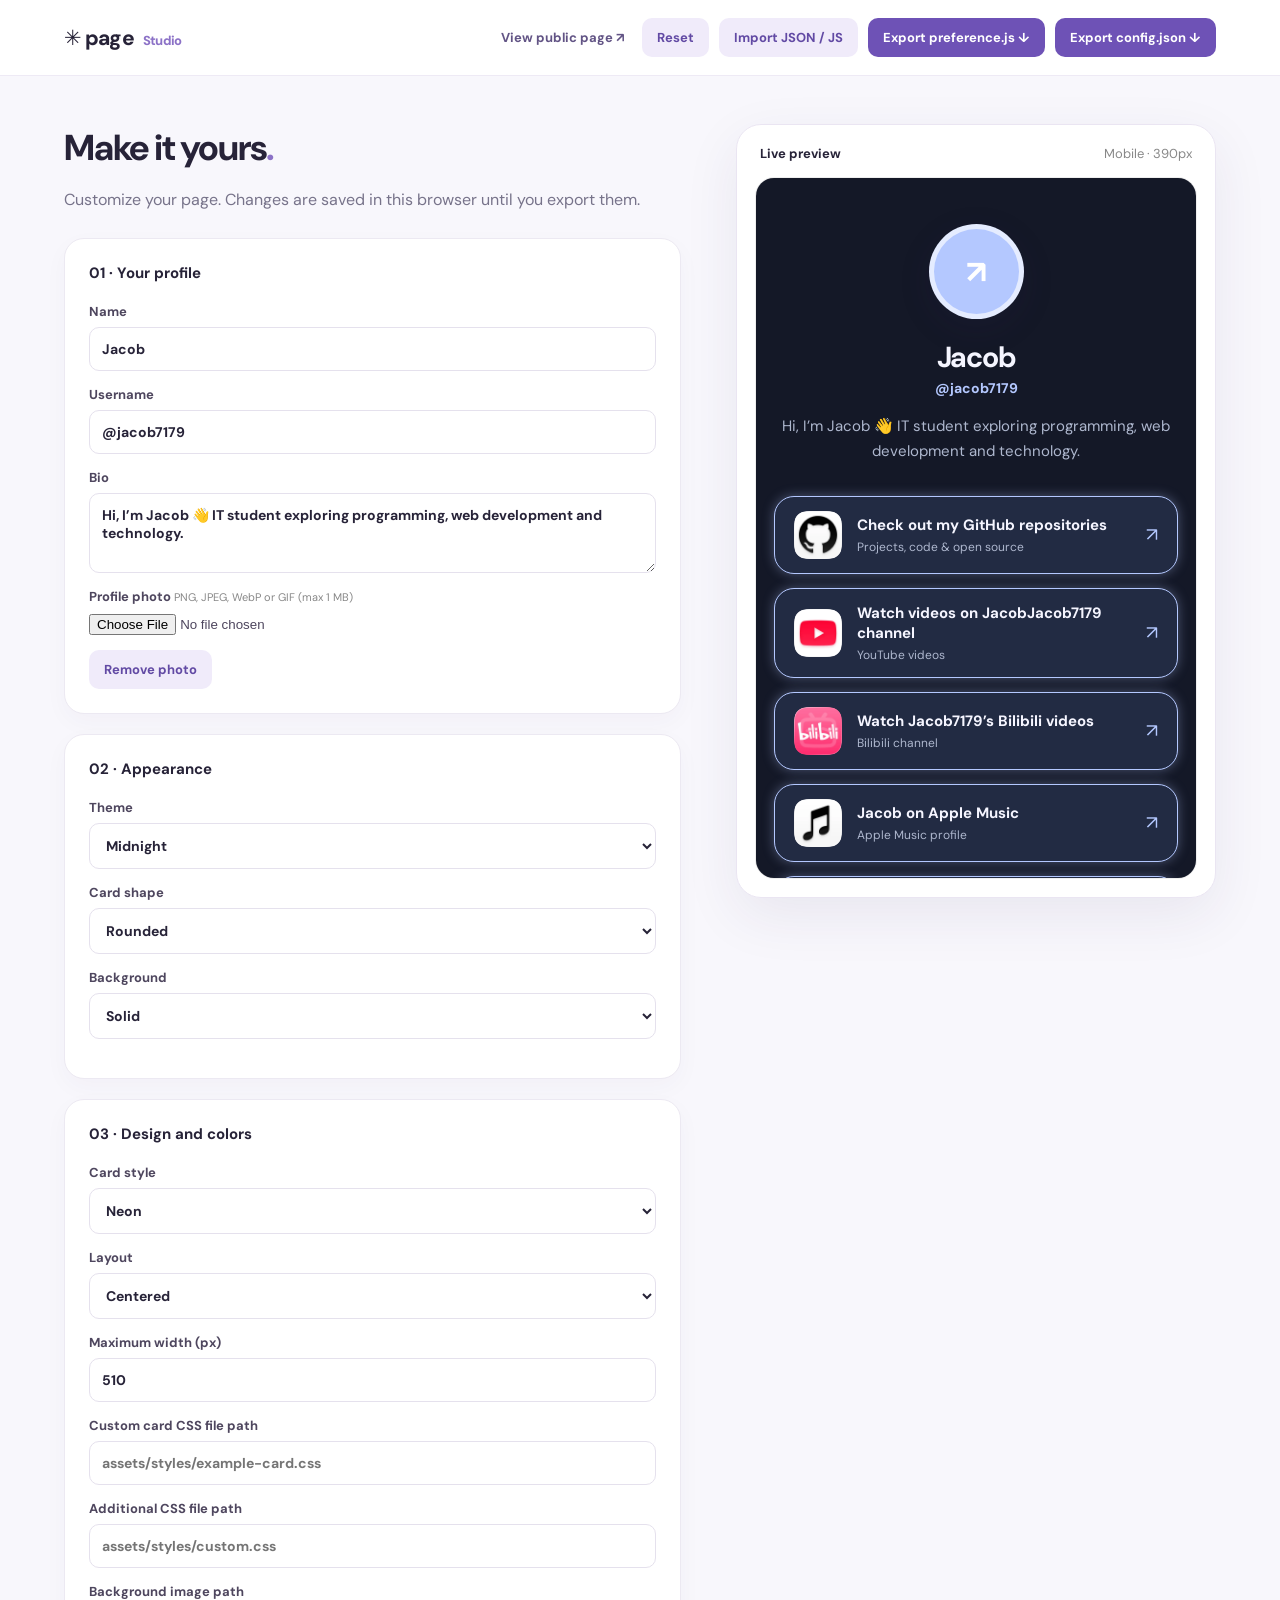
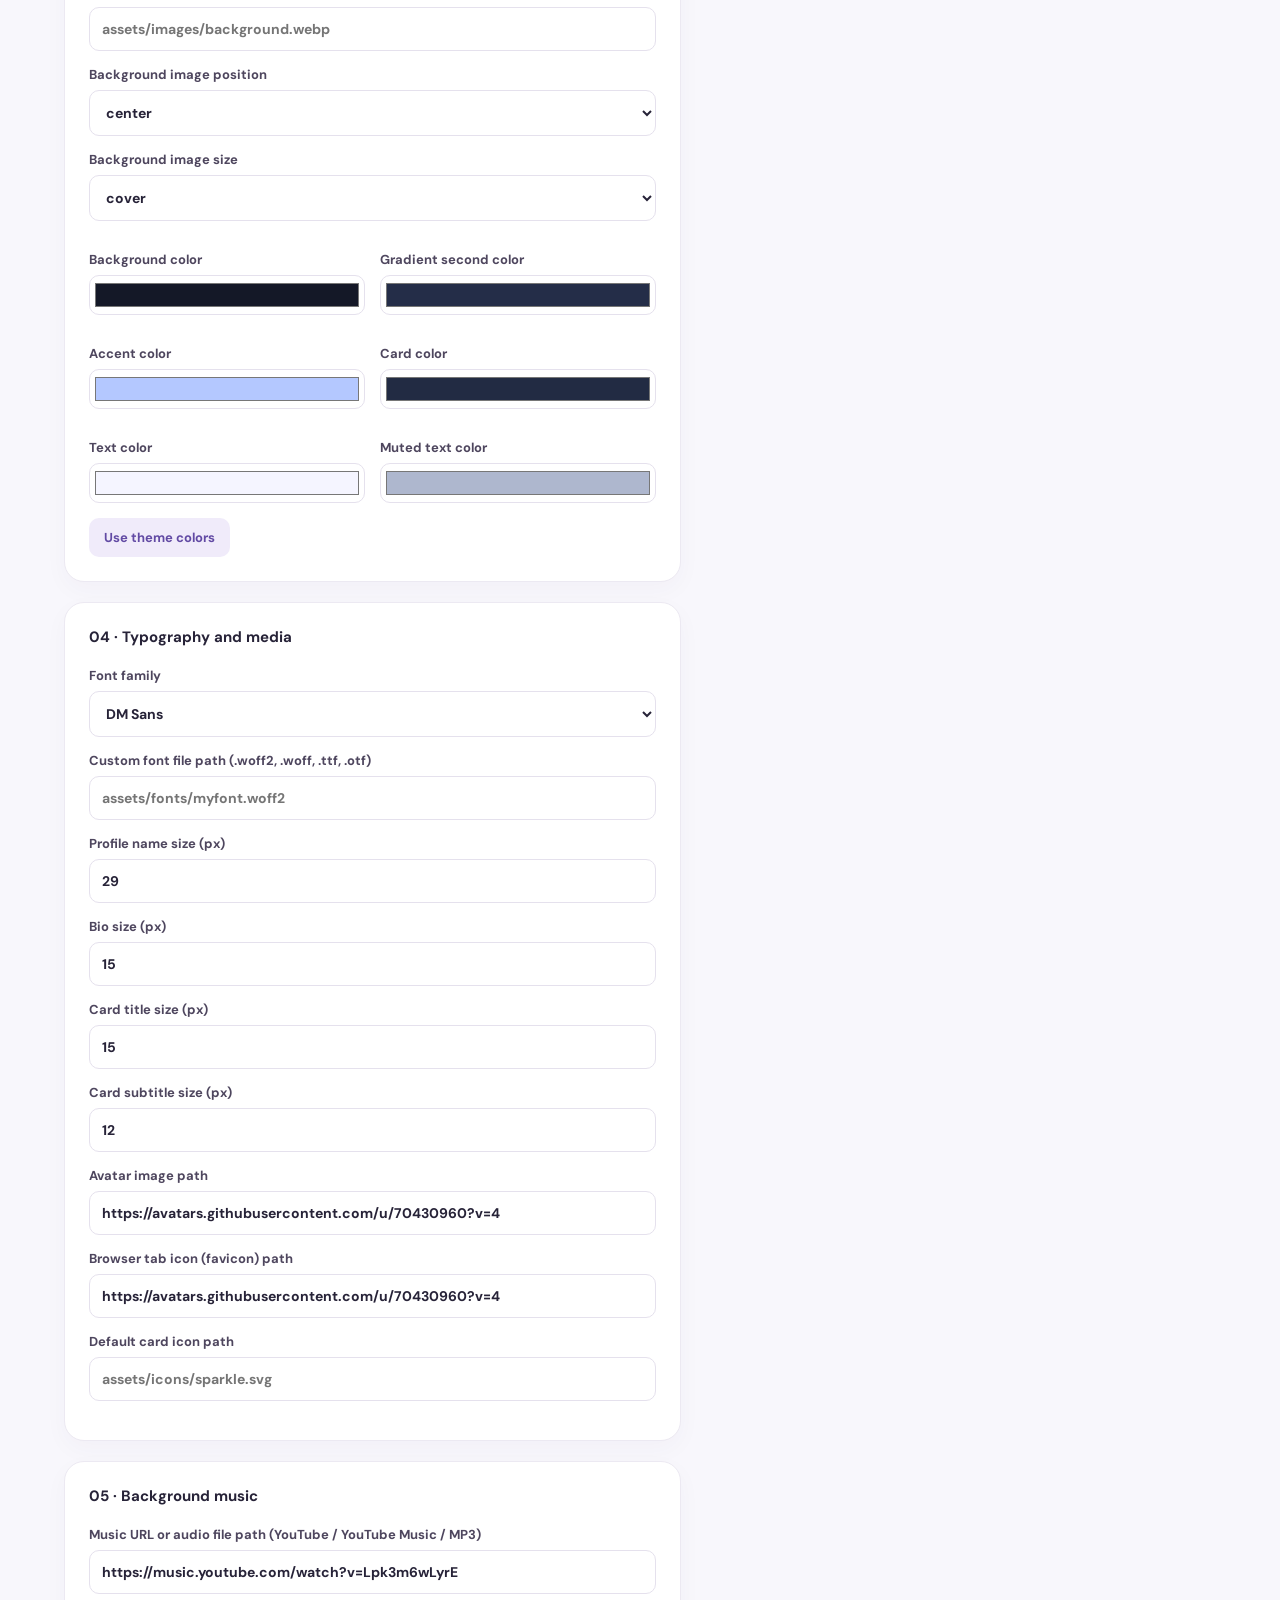
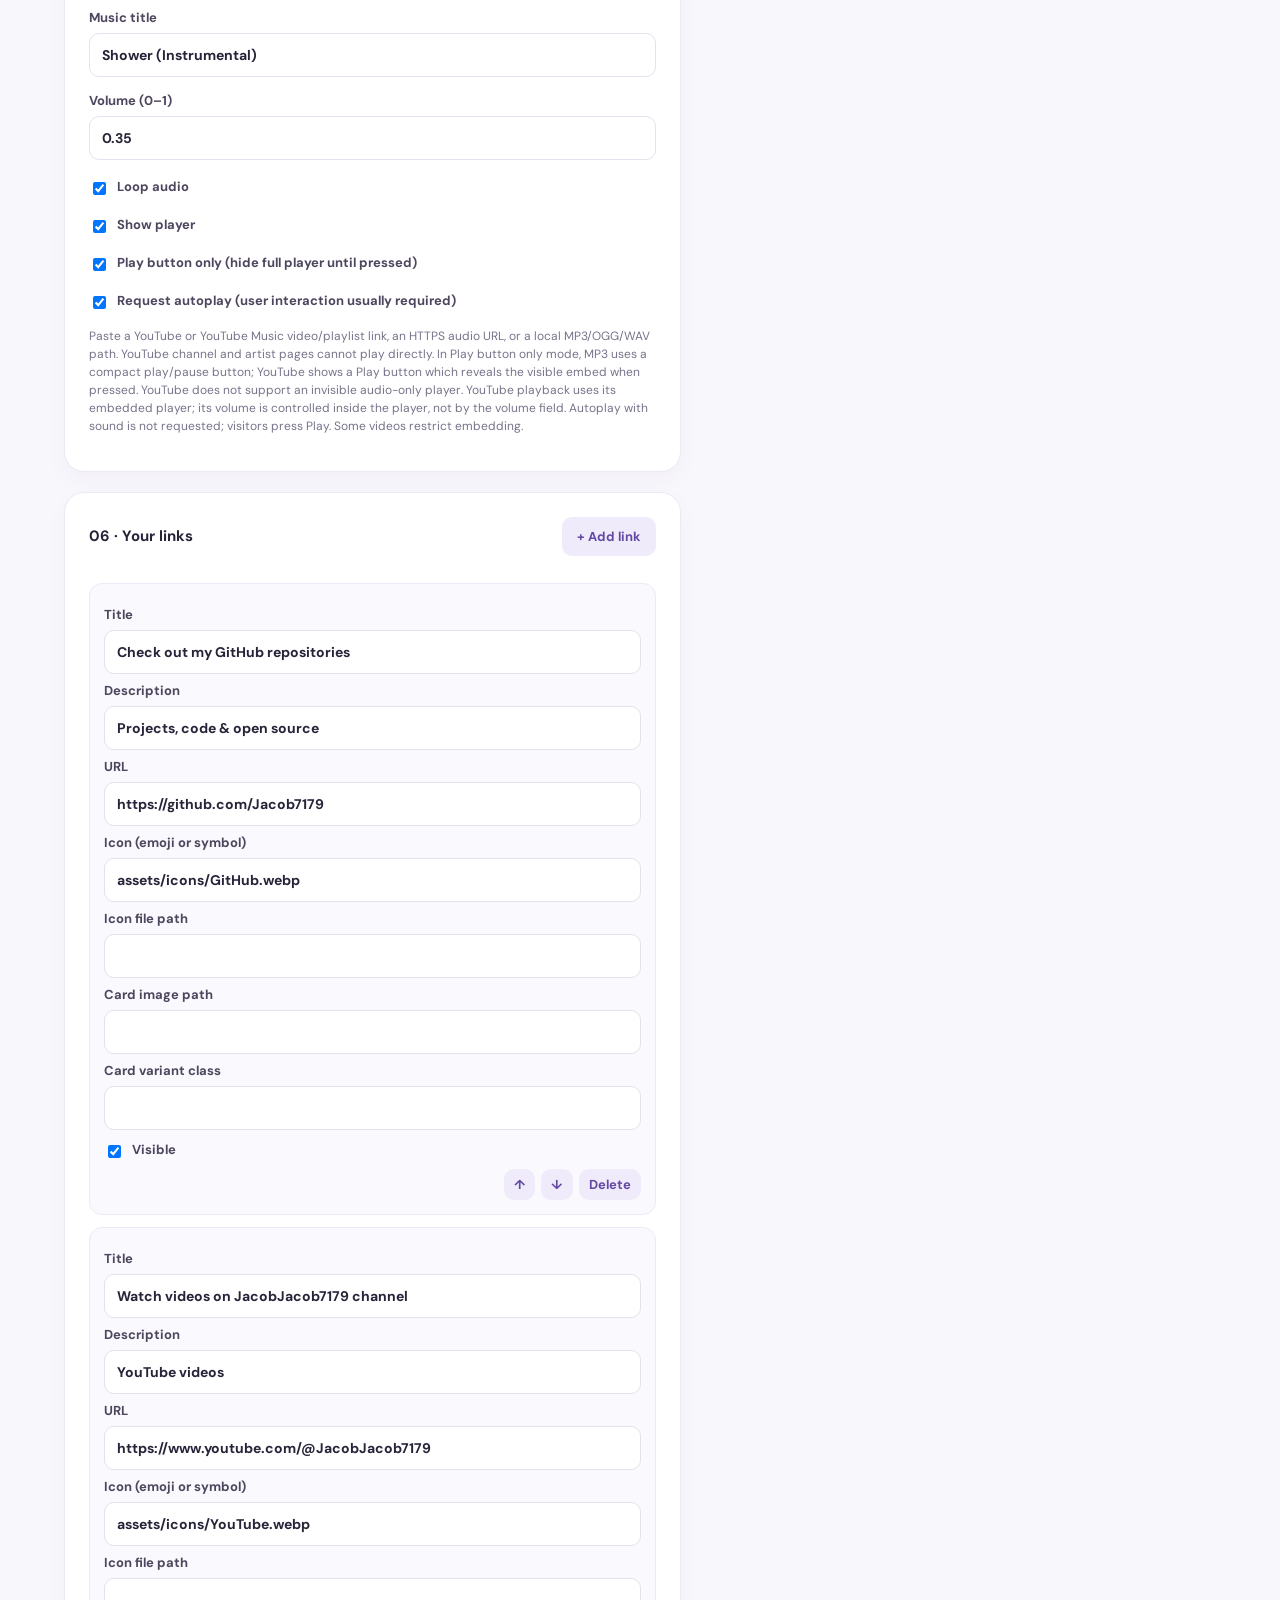
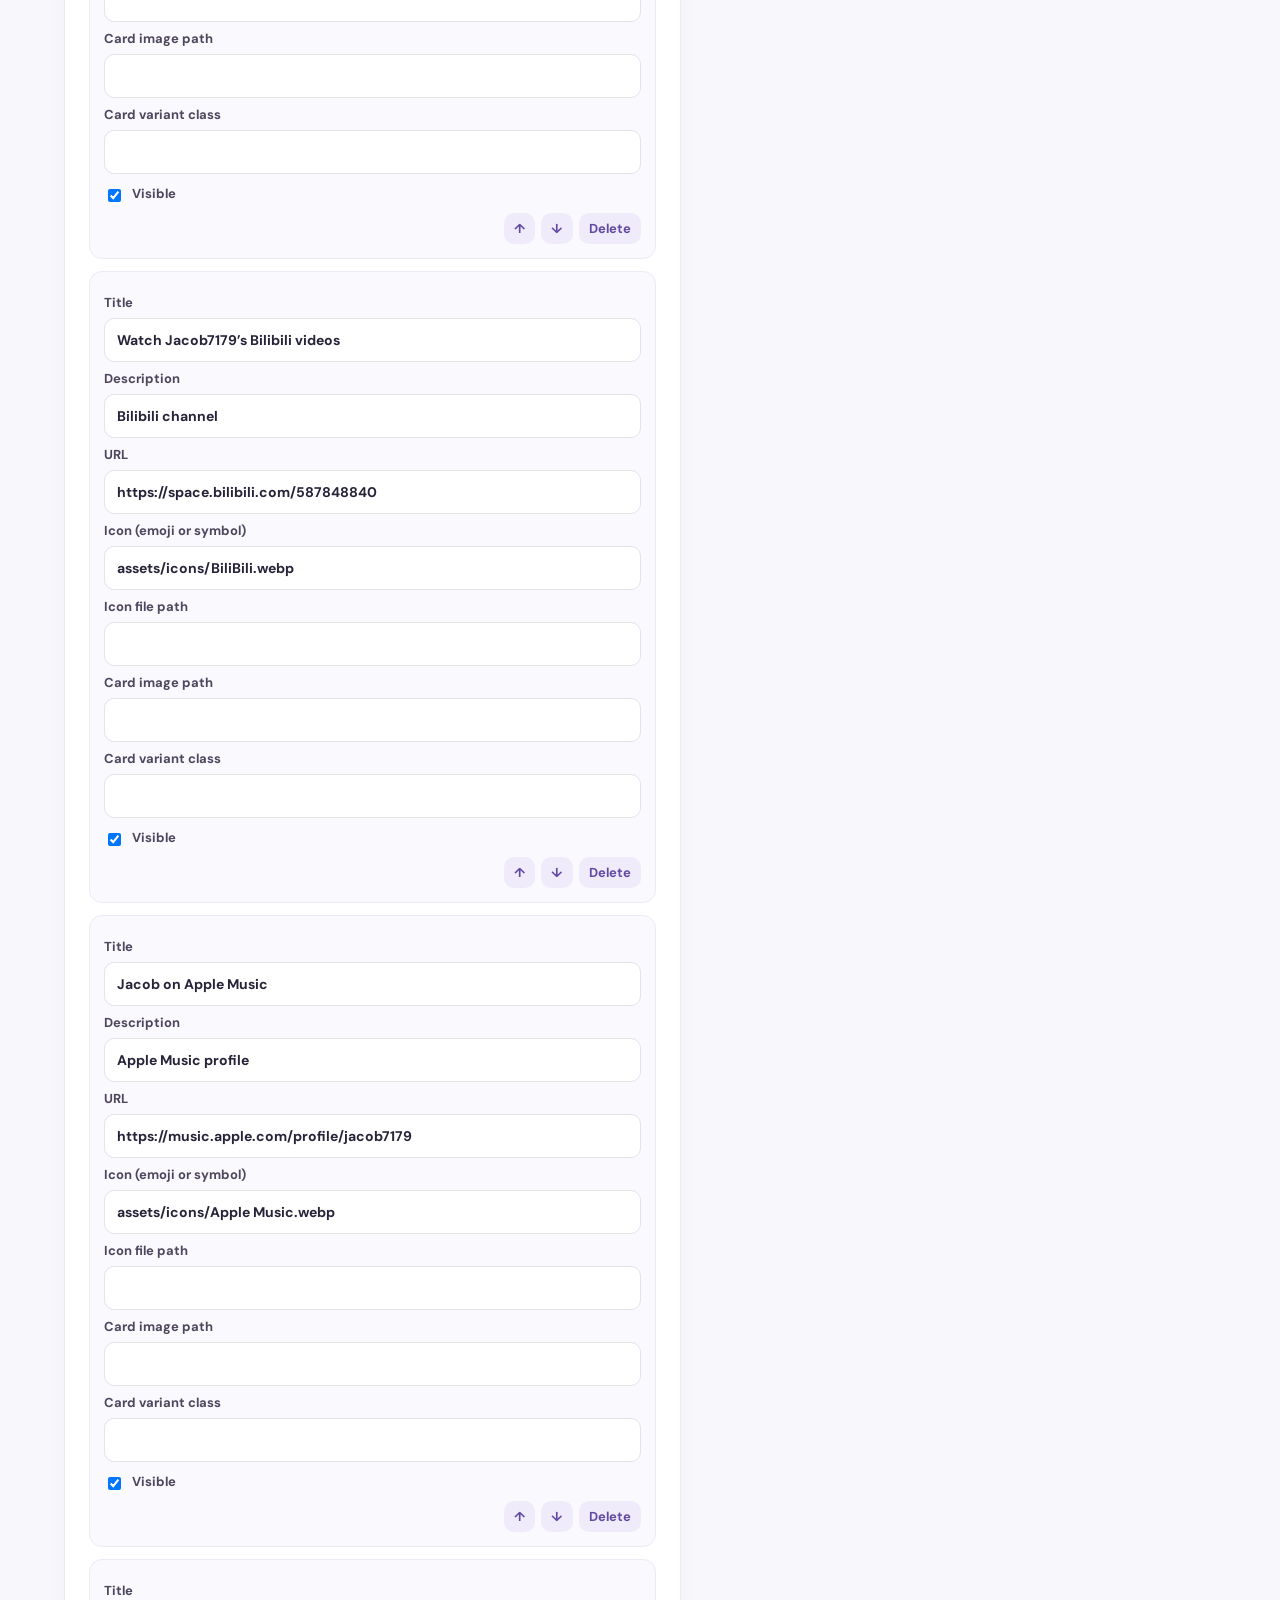
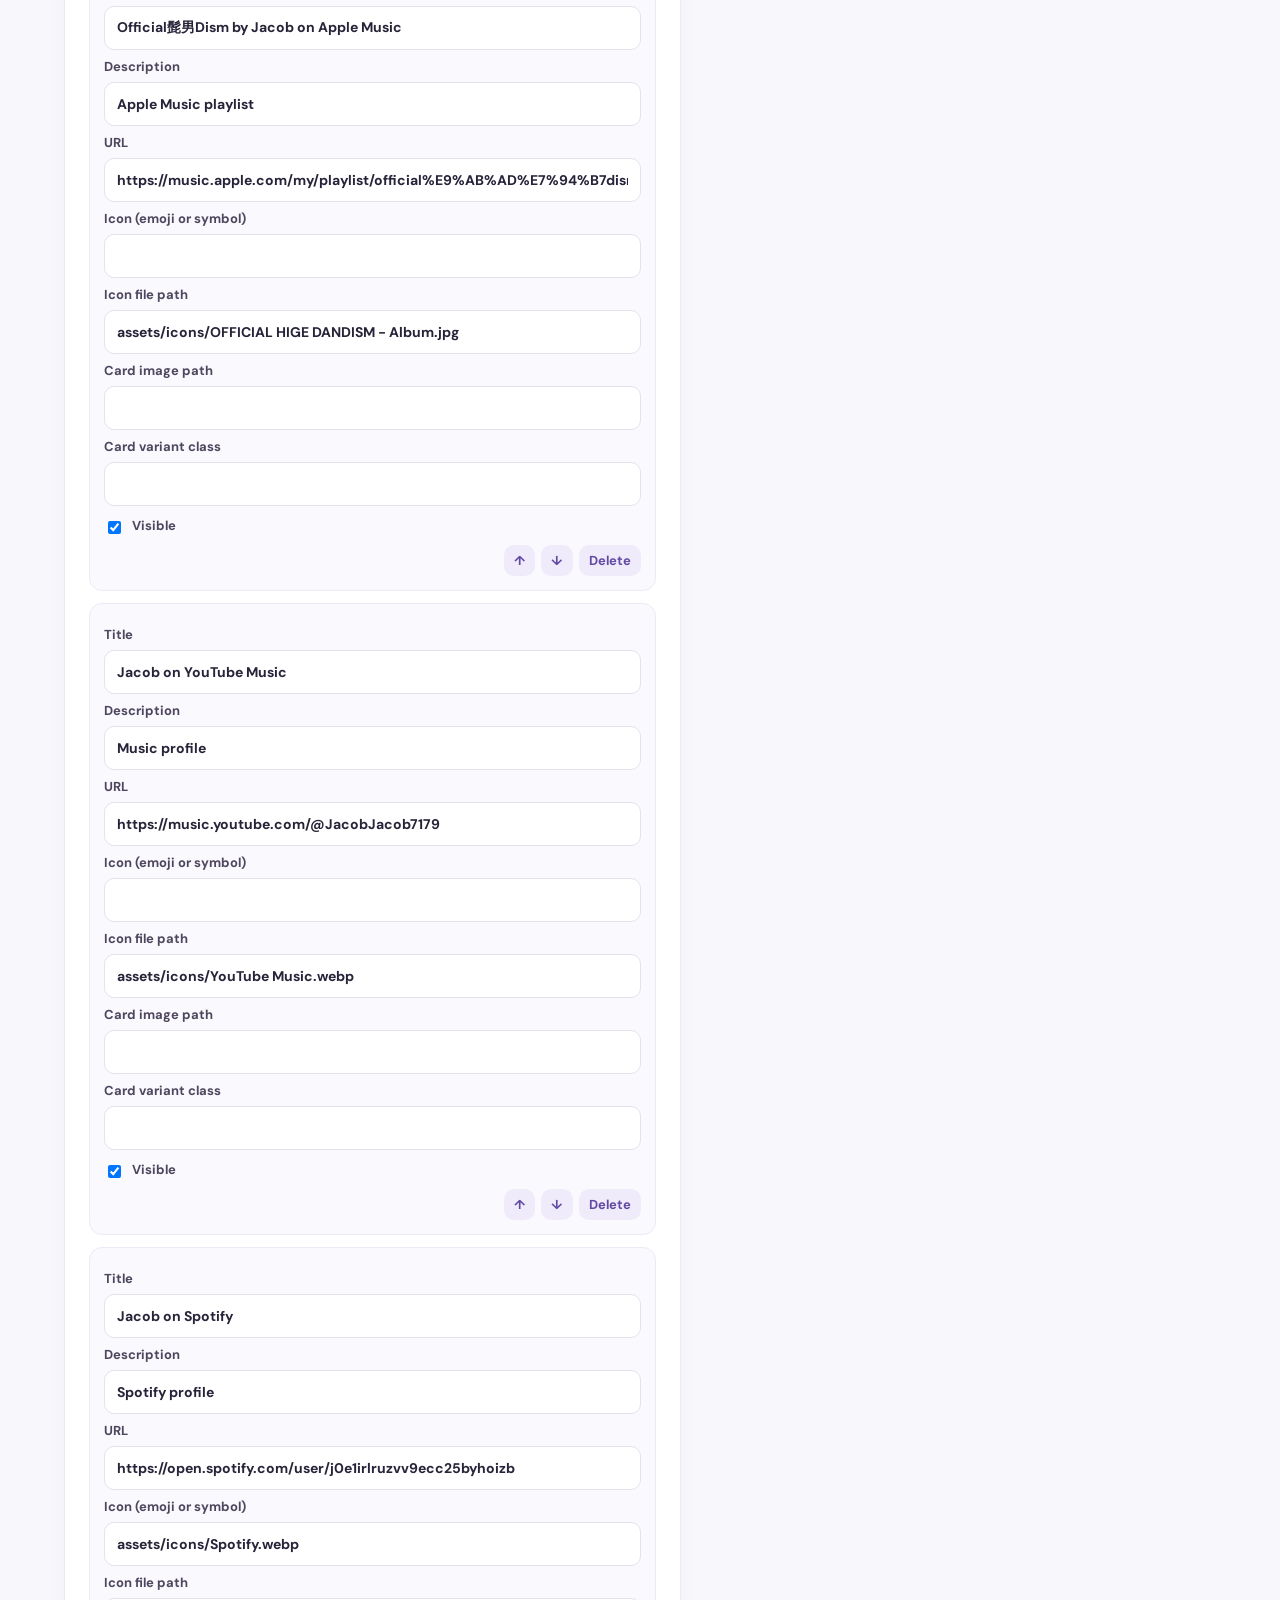
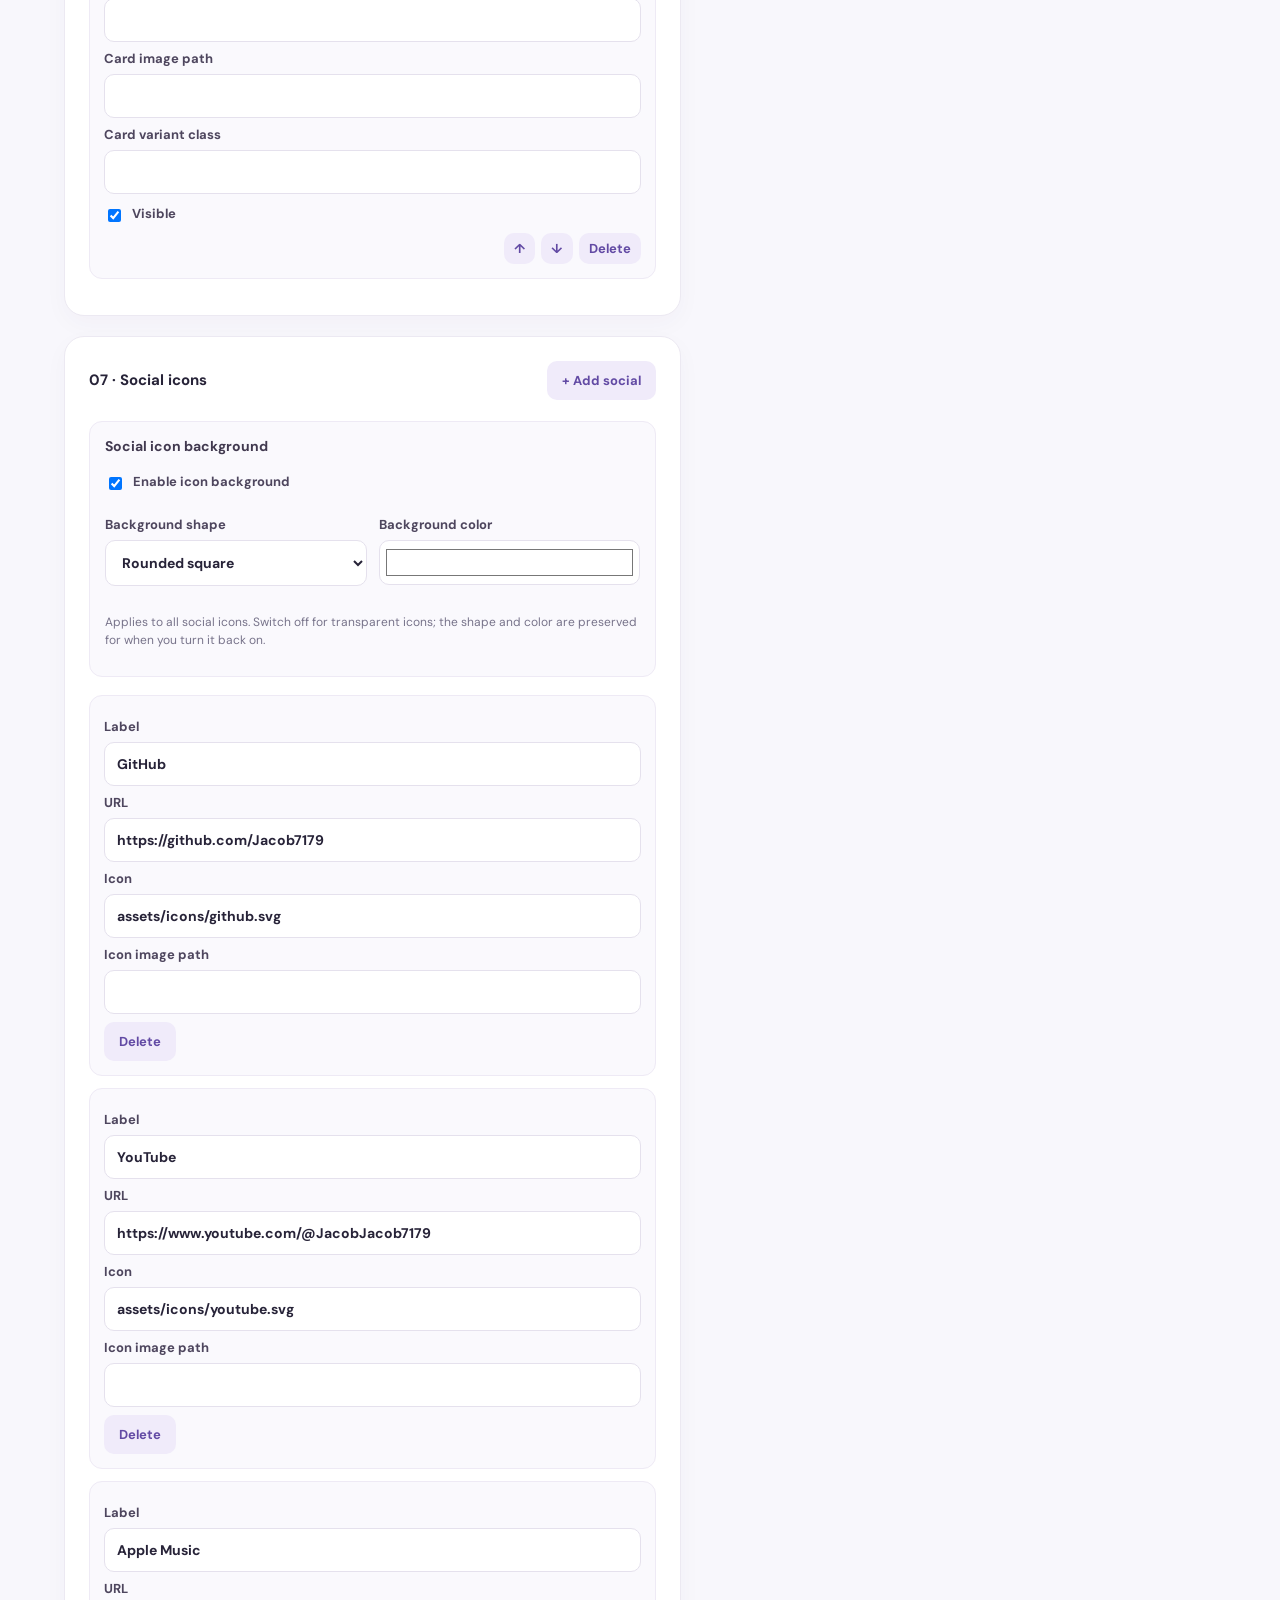
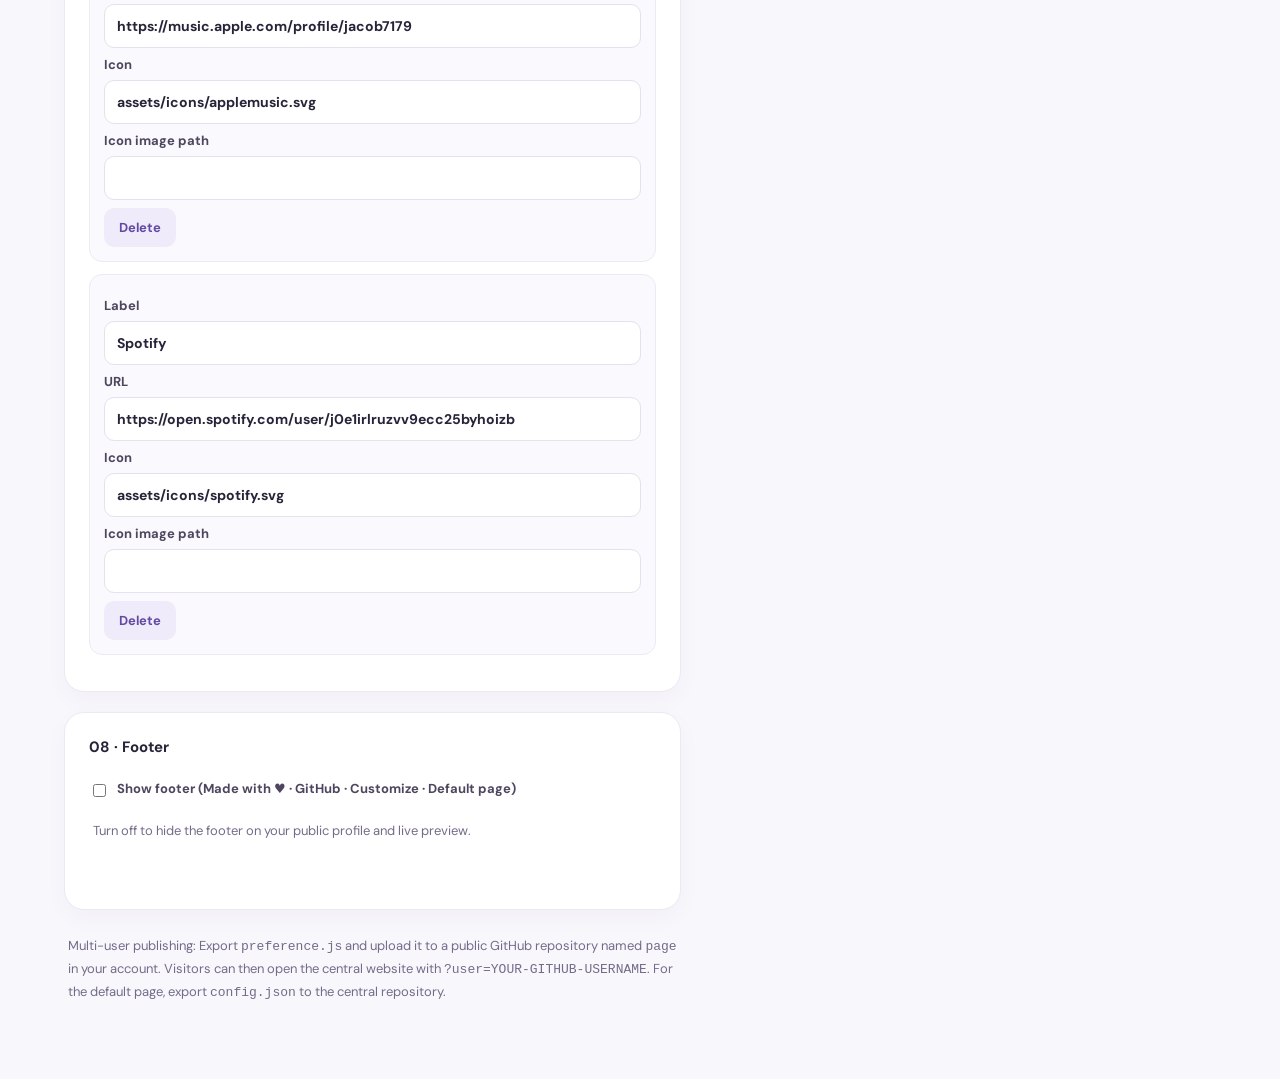
==== editor.html @ 361aa684 "Enhance mobile navigation with a compact toolbar and toggle functionality" ====
<!doctype html><html lang="en"><head><meta charset="utf-8"><meta name="viewport" content="width=device-width,initial-scale=1"><title>Customize · page</title><link rel="stylesheet" href="assets/style.css"><link rel="stylesheet" href="assets/editor.css"></head><body class="editor-body"><header class="topbar"><div class="brand">✳ page <span>Studio</span></div><button id="mobile-nav-toggle" class="mobile-nav-toggle" type="button" aria-expanded="false" aria-controls="editor-actions" aria-label="Open editor actions"><span class="nav-toggle-icon" aria-hidden="true">☰</span><span class="nav-toggle-label">Menu</span></button><div class="actions" id="editor-actions"><a href="index.html" target="_blank">View public page ↗</a><button id="reset" class="ghost">Reset</button><button id="import" class="ghost">Import JSON / JS</button><button id="export-js">Export preference.js ↓</button><button id="export">Export config.json ↓</button><input id="file" type="file" accept=".json,.js,text/javascript,application/json" hidden></div></header><main class="studio"><section class="controls"><div class="intro"><h1>Make it yours<span>.</span></h1><p>Customize your page. Changes are saved in this browser until you export them.</p></div><section class="panel"><h2>01 · Your profile</h2><label>Name<input id="edit-name" maxlength="80" placeholder="Your name"></label><label>Username<input id="edit-handle" maxlength="80" placeholder="@yourhandle"></label><label>Bio<textarea id="edit-bio" rows="3" maxlength="300"></textarea></label><label>Profile photo <small>PNG, JPEG, WebP or GIF (max 1 MB)</small><input id="edit-avatar" type="file" accept="image/png,image/jpeg,image/webp,image/gif"></label><button id="remove-avatar" class="ghost">Remove photo</button></section><section class="panel"><h2>02 · Appearance</h2><label>Theme<select id="edit-theme"><option value="lavender">Lavender</option><option value="peach">Peach</option><option value="mint">Mint</option><option value="sky">Sky</option><option value="midnight">Midnight</option></select></label><label>Card shape<select id="edit-shape"><option value="rounded">Rounded</option><option value="pill">Pill</option><option value="square">Square</option></select></label><label>Background<select id="edit-background"><option value="gradient">Gradient</option><option value="solid">Solid</option><option value="image">Image</option></select></label></section><section class="panel"><h2>03 · Design and colors</h2><label>Card style<select id="edit-cardStyle"><option value="glass">Glass</option><option value="solid">Solid</option><option value="outline">Outline</option><option value="minimal">Minimal</option><option value="neon">Neon</option></select></label><label>Layout<select id="edit-layout"><option value="centered">Centered</option><option value="wide">Wide</option></select></label><label>Maximum width (px)<input type="number" id="edit-maxWidth" min="300" max="1000"></label><label>Custom card CSS file path<input id="edit-cardStylePath" placeholder="assets/styles/example-card.css"></label><label>Additional CSS file path<input id="edit-customCSS" placeholder="assets/styles/custom.css"></label><label>Background image path<input id="edit-backgroundImage" placeholder="assets/images/background.webp"></label><label>Background image position<select id="edit-backgroundImagePosition"><option>center</option><option>top</option><option>bottom</option><option>left</option><option>right</option></select></label><label>Background image size<select id="edit-backgroundImageSize"><option>cover</option><option>contain</option><option>auto</option></select></label><div class="field-grid"><label>Background color<input type="color" id="edit-color-background"></label><label>Gradient second color<input type="color" id="edit-color-background2"></label><label>Accent color<input type="color" id="edit-color-accent"></label><label>Card color<input type="color" id="edit-color-card"></label><label>Text color<input type="color" id="edit-color-text"></label><label>Muted text color<input type="color" id="edit-color-muted"></label></div><button id="reset-colors" class="ghost">Use theme colors</button></section>
<section class="panel"><h2>04 · Typography and media</h2><label>Font family<select id="edit-fontFamily"><option value="DM Sans">DM Sans</option><option value="system">System</option><option value="serif">Serif</option><option value="monospace">Monospace</option></select></label><label>Custom font file path (.woff2, .woff, .ttf, .otf)<input id="edit-customFontPath" placeholder="assets/fonts/myfont.woff2"></label><label>Profile name size (px)<input id="edit-nameSize" type="number" min="9" max="70"></label><label>Bio size (px)<input id="edit-bioSize" type="number" min="9" max="70"></label><label>Card title size (px)<input id="edit-cardTitleSize" type="number" min="9" max="70"></label><label>Card subtitle size (px)<input id="edit-cardSubtitleSize" type="number" min="9" max="70"></label><label>Avatar image path<input id="edit-avatarPath" placeholder="assets/images/avatar.png"></label><label>Browser tab icon (favicon) path<input id="edit-faviconPath" placeholder="assets/icons/favicon.png"></label><label>Default card icon path<input id="edit-defaultCardIconPath" placeholder="assets/icons/sparkle.svg"></label></section>
<section class="panel"><h2>05 · Background music</h2><label>Music URL or audio file path (YouTube / YouTube Music / MP3)<input id="edit-musicPath" placeholder="https://music.youtube.com/watch?v=... or assets/music/background.mp3"></label><label>Music title<input id="edit-musicTitle" placeholder="Background music"></label><label>Volume (0–1)<input id="edit-musicVolume" type="number" min="0" max="1" step="0.05"></label><label class="check"><input id="edit-musicLoop" type="checkbox"> Loop audio</label><label class="check"><input id="edit-musicShowPlayer" type="checkbox"> Show player</label><label class="check"><input id="edit-musicButtonOnly" type="checkbox"> Play button only (hide full player until pressed)</label><label class="check"><input id="edit-musicAutoplay" type="checkbox"> Request autoplay (user interaction usually required)</label><p class="editor-help">Paste a YouTube or YouTube Music video/playlist link, an HTTPS audio URL, or a local MP3/OGG/WAV path. YouTube channel and artist pages cannot play directly. In Play button only mode, MP3 uses a compact play/pause button; YouTube shows a Play button which reveals the visible embed when pressed. YouTube does not support an invisible audio-only player. YouTube playback uses its embedded player; its volume is controlled inside the player, not by the volume field. Autoplay with sound is not requested; visitors press Play. Some videos restrict embedding.</p></section><section class="panel"><div class="section-head"><h2>06 · Your links</h2><button id="add-link" class="ghost">+ Add link</button></div><div id="link-editor"></div></section><section class="panel"><div class="section-head"><h2>07 · Social icons</h2><button id="add-social" class="ghost">+ Add social</button></div><div class="social-design-controls">
  <h3>Social icon background</h3>
  <label class="check"><input id="edit-socialBackgroundEnabled" type="checkbox"> Enable icon background</label>
  <div class="two field-grid">
    <label>Background shape<select id="edit-socialShape"><option value="circle">Circle</option><option value="rounded">Rounded square</option><option value="square">Square</option></select></label>
    <label>Background color<input id="edit-socialBackgroundColor" type="color" value="#ffffff"></label>
  </div>
  <p class="editor-help">Applies to all social icons. Switch off for transparent icons; the shape and color are preserved for when you turn it back on.</p>
</div><div id="social-editor"></div></section><section class="panel"><h2>08 · Footer</h2><label class="check"><input id="edit-showFooter" type="checkbox" checked> Show footer (Made with ♥ · GitHub · Customize · Default page)</label><p class="hint">Turn off to hide the footer on your public profile and live preview.</p></section><div class="hint">Multi-user publishing: Export <code>preference.js</code> and upload it to a public GitHub repository named <code>page</code> in your account. Visitors can then open the central website with <code>?user=YOUR-GITHUB-USERNAME</code>. For the default page, export <code>config.json</code> to the central repository.</div></section><aside class="preview-panel"><div class="preview-head"><strong>Live preview</strong><span>Mobile · 390px</span></div><iframe id="preview" title="Live preview" src="preview.html"></iframe></aside></main><script src="assets/editor.js"></script></body></html>
---- assets/style.css ----
@import url('https://fonts.googleapis.com/css2?family=DM+Sans:wght@400;500;600;700;800&display=swap');
:root{--bg:#f0eaff;--bg2:#dcd2ff;--accent:#6e52b6;--card:#fff;--ink:#242135;--muted:#77738a}*{box-sizing:border-box}body{margin:0;font-family:'DM Sans',system-ui,sans-serif;color:var(--ink);background:linear-gradient(145deg,var(--bg),var(--bg2));min-height:100vh}body[data-background=solid]{background:var(--bg)}body.midnight{--ink:#f5f5ff;--muted:#aeb7ce}a{color:inherit}.profile-shell{min-height:100vh;display:flex;justify-content:center;padding:70px 20px 38px}.profile{width:100%;max-width:510px;text-align:center}.avatar{height:110px;width:110px;border-radius:50%;margin:0 auto 19px;display:grid;place-items:center;font-size:32px;font-weight:800;color:#fff;background:var(--accent);border:5px solid rgba(255,255,255,.65);box-shadow:0 10px 32px #30215b20;overflow:hidden}.avatar img{width:100%;height:100%;object-fit:cover}h1{font-size:29px;letter-spacing:-1.2px;margin:0 0 3px}.handle{font-size:14px;color:var(--accent);font-weight:700}.bio{font-size:15px;line-height:1.65;max-width:390px;margin:17px auto 32px;color:var(--muted)}.links{display:grid;gap:14px}.link-card{display:flex;align-items:center;gap:15px;min-height:80px;text-decoration:none;background:var(--card);padding:14px 19px;border:1px solid #ffffff80;border-radius:20px;box-shadow:0 7px 23px #2d245213;transition:transform .2s,box-shadow .2s;text-align:left}.link-card:hover{transform:translateY(-3px);box-shadow:0 12px 30px #2d245225}.link-icon{display:grid;place-items:center;width:48px;height:48px;flex-shrink:0;border-radius:15px;background:var(--bg);color:var(--accent);font-size:25px}.link-copy{display:grid;gap:4px;flex:1;min-width:0}.link-copy strong{font-size:15px}.link-copy small{font-size:12px;color:var(--muted)}.arrow{color:var(--accent);font-size:19px}.socials{display:flex;gap:13px;justify-content:center;margin:34px auto 25px}.socials a{width:43px;height:43px;display:grid;place-items:center;text-decoration:none;border-radius:50%;background:#ffffff65;color:var(--accent);font-size:23px;transition:transform .2s}.socials a:hover{transform:translateY(-3px)}footer{font-size:12px;color:var(--muted)}footer span{color:#ee7198}footer a{text-decoration:none;color:var(--accent);font-weight:700}body[data-shape=square] .link-card{border-radius:6px}body[data-shape=pill] .link-card{border-radius:100px}body[data-shape=square] .link-icon{border-radius:4px}body[data-shape=pill] .link-icon{border-radius:50%}@media(max-width:550px){.profile-shell{padding:46px 18px 25px}.avatar{width:95px;height:95px}h1{font-size:26px}.link-card{min-height:75px}}

.status{background:var(--card);border-radius:12px;padding:14px 18px;margin:15px auto 24px;font-size:14px;color:var(--accent);line-height:1.5}.status.error{color:#a42f41} .status[hidden]{display:none}

/* Extended design tokens */
:root{--profile-width:510px;--name-size:29px;--bio-size:15px;--card-title-size:15px;--card-subtitle-size:12px;--profile-font:'DM Sans',system-ui,sans-serif;--background-image:none}
body{font-family:var(--profile-font)}body[data-background=image]{background-image:linear-gradient(#00000018,#00000018),var(--background-image);background-position:var(--background-position);background-size:var(--background-size);background-attachment:fixed}
.profile{max-width:var(--profile-width)}h1{font-size:var(--name-size)}.bio{font-size:var(--bio-size)}.link-copy strong{font-size:var(--card-title-size)}.link-copy small{font-size:var(--card-subtitle-size)}
body[data-layout=wide] .profile-shell{padding-top:38px}
body[data-card-style=solid] .link-card{box-shadow:none;border:1px solid var(--accent)}
body[data-card-style=outline] .link-card{background:transparent;border:2px solid var(--accent);box-shadow:none}
body[data-card-style=minimal] .link-card{border:0;border-bottom:1px solid var(--accent);border-radius:0;box-shadow:none;background:transparent}
body[data-card-style=neon] .link-card{border:1px solid var(--accent);box-shadow:0 0 12px color-mix(in srgb,var(--accent),transparent 65%)}
.link-icon img,.socials a img{width:70%;height:70%;object-fit:contain}.avatar img{width:100%;height:100%;object-fit:cover}
.card-image{height:56px;width:56px;object-fit:cover;flex-shrink:0;border-radius:12px}.music-player{display:flex;align-items:center;flex-direction:column;gap:8px;margin:20px auto;color:var(--muted);font-size:13px}.music-player audio{width:min(100%,350px)}.music-player[hidden]{display:none}

/* Image icons: fill their icon tile without additional CSS padding.
   Emoji icons continue using the original tile design. */
.link-icon.has-image{padding:0;background:transparent;overflow:hidden;border-radius:12px}
.link-icon.has-image img{display:block;width:100%;height:100%;object-fit:cover;border-radius:inherit}
.socials a.has-image{overflow:hidden;background:transparent}
.socials a.has-image img{display:block;width:100%;height:100%;object-fit:contain}

/* Social icon backgrounds (07 · Social icons).
   Class-level overrides apply to image icons as well as emoji/symbol icons. */
:root{--social-bg-color:#ffffff}
.socials a,.socials a.has-image{border-radius:50%;transition:transform .2s,background-color .2s,border-radius .2s}
body[data-social-shape="square"] .socials a{border-radius:0}
body[data-social-shape="rounded"] .socials a{border-radius:12px}
body[data-social-shape="circle"] .socials a{border-radius:50%}
body[data-social-background="on"] .socials a,
body[data-social-background="on"] .socials a.has-image{background:var(--social-bg-color)}
body[data-social-background="off"] .socials a,
body[data-social-background="off"] .socials a.has-image{background:transparent}
/* Keep all icons inside their background tiles when switched on. */
body[data-social-background="on"] .socials a.has-image img{width:75%;height:75%;object-fit:contain}
body[data-social-background="off"] .socials a.has-image img{width:100%;height:100%;object-fit:contain}

/* Responsive embedded YouTube / YouTube Music player */
.music-player{width:100%;max-width:100%;box-sizing:border-box}
.music-player .music-youtube{display:block;width:min(100%,510px);aspect-ratio:16/9;height:auto;border:0;border-radius:14px;background:#111827}
.music-player small{max-width:510px;text-align:center;line-height:1.5}

/* Optional compact music button (05 · Background music). */
.music-player .music-play-button{cursor:pointer;border:1px solid var(--accent);border-radius:999px;background:var(--card);color:var(--ink);font:inherit;font-weight:600;padding:12px 22px;min-height:44px;max-width:100%;transition:transform .15s,background .15s}
.music-player .music-play-button:hover{transform:translateY(-1px)}
.music-player .music-play-button:focus-visible{outline:3px solid var(--accent);outline-offset:3px}
.music-player:has(.music-play-button) audio:not([controls]){display:none}

/* Blank initial screen followed by a smooth, finished-profile entrance. */
.page-curtain{position:fixed;inset:0;background:#fff;z-index:9999;pointer-events:none;opacity:0;visibility:hidden}
html.page-loading .page-curtain{opacity:1;visibility:visible}
html.page-loading .profile{opacity:0;transform:translateY(18px)}
html.page-ready .page-curtain{opacity:0;visibility:hidden;transition:opacity .55s ease,visibility 0s linear .55s}
html.page-ready .profile{animation:profile-appear .7s cubic-bezier(.2,.7,.2,1) both}
@keyframes profile-appear{from{opacity:0;transform:translateY(18px);filter:blur(4px)}to{opacity:1;transform:translateY(0);filter:blur(0)}}
@media(prefers-reduced-motion:reduce){html.page-ready .profile{animation:none}html.page-ready .page-curtain{transition:none}}

/* Respect the optional profile footer visibility setting. */
#page-footer[hidden] { display: none !important; }

/* Keep the footer hidden until the profile explicitly enables it. */
#page-footer[hidden] { display: none !important; }
---- assets/editor.css ----
.editor-body{background:#f8f7fc;color:#272338}.topbar{height:76px;display:flex;align-items:center;justify-content:space-between;padding:0 5%;background:#fff;border-bottom:1px solid #eeeaf5;gap:20px}.brand{font-weight:800;font-size:21px;letter-spacing:-.8px}.brand span{color:#8c72c7;font-size:13px;margin-left:5px}.actions{display:flex;gap:10px;align-items:center;flex-wrap:wrap}.actions a{font-size:13px;text-decoration:none;color:#625485;font-weight:700;margin-right:8px}button{background:#6e52b6;border:0;color:white;padding:11px 15px;border-radius:10px;font:inherit;font-size:13px;font-weight:700;cursor:pointer}.ghost{background:#f0ebfa;color:#624aa4}.studio{max-width:1320px;margin:auto;display:grid;grid-template-columns:minmax(340px,1fr) minmax(340px,480px);gap:55px;padding:48px 5%}.intro h1{font-size:36px;margin:0}.intro h1 span{color:#8c72c7}.intro p{color:#77738a;line-height:1.6;margin-bottom:25px}.panel{background:#fff;border:1px solid #ece9f2;border-radius:20px;padding:24px;margin-bottom:20px;box-shadow:0 8px 24px #31235a08}.panel h2{font-size:15px;margin:0 0 20px}.panel label{display:block;font-size:13px;font-weight:700;margin:15px 0;color:#4e465e}.panel label small{font-size:11px;color:#888;font-weight:400}.panel input:not([type=file]),.panel textarea,.panel select{display:block;width:100%;border:1px solid #e5e1ed;border-radius:10px;padding:12px;font:inherit;font-size:14px;margin-top:7px;background:#fff;color:#272338}.panel input[type=file]{display:block;margin-top:9px;max-width:100%}.section-head{display:flex;align-items:center;justify-content:space-between;gap:12px}.section-head h2{margin:0 0 15px}.section-head button{margin-bottom:15px}.item{background:#faf9fd;border:1px solid #eeeaf5;border-radius:13px;padding:14px;margin:12px 0}.item-actions{display:flex;gap:6px;justify-content:flex-end;flex-wrap:wrap}.item-actions button{padding:7px 10px}.item .two{display:grid;grid-template-columns:1fr 1fr;gap:10px}.item label{margin:8px 0}.item .check{display:flex;gap:8px;align-items:center}.item .check input{width:auto}.hint{font-size:13px;line-height:1.7;color:#756b89;padding:5px 4px 30px}.preview-panel{position:sticky;top:28px;align-self:start;background:#fff;border:1px solid #eae5f2;border-radius:25px;padding:18px;box-shadow:0 18px 55px #31235a14}.preview-head{display:flex;justify-content:space-between;align-items:center;margin:2px 5px 15px;font-size:13px}.preview-head span{color:#888}iframe{display:block;width:100%;height:min(740px,78vh);border:1px solid #eee;border-radius:19px;background:#eee}@media(max-width:900px){.studio{grid-template-columns:1fr;gap:15px}.preview-panel{position:static;max-width:480px;width:100%;margin:auto}.topbar{height:auto;padding:18px 5%;flex-wrap:wrap}.actions{width:100%}}@media(max-width:500px){.studio{padding:24px 4%}.panel{padding:18px}.item .two{grid-template-columns:1fr}}

.field-grid{display:grid;grid-template-columns:1fr 1fr;gap:0 15px}.field-grid input[type=color]{height:40px;padding:3px}.editor-help{font-size:12px;color:#77738a;line-height:1.5}.panel label.check{display:flex;gap:8px;align-items:center}.panel label.check input{width:auto}

.social-design-controls{background:#faf9fd;border:1px solid #eeeaf5;padding:15px;border-radius:13px;margin:6px 0 18px}.social-design-controls h3{font-size:14px;margin:0 0 9px;color:#41394f}.social-design-controls .field-grid{display:grid;grid-template-columns:1fr 1fr;gap:12px}.social-design-controls input[type=color]{height:45px;padding:4px;cursor:pointer}.social-design-controls select{cursor:pointer}.social-design-controls .check{margin-bottom:8px}@media(max-width:500px){.social-design-controls .field-grid{grid-template-columns:1fr}}

/* Keep the editor navigation visible while scrolling (desktop and mobile). */
.editor-body .topbar {
  position: sticky;
  top: 0;
  z-index: 1000;
  width: 100%;
  box-sizing: border-box;
}
/* Avoid clipping sticky elements inside the editor. */
.editor-body { overflow-x: clip; }
@media (min-width: 901px) {
  .editor-body .preview-panel { top: 100px; }
}


/* Responsive editor toolbar: compact on phones, sticky on all screen sizes. */
.editor-body .topbar { position: sticky; top: 0; z-index: 1000; }
.editor-body .mobile-nav-toggle { display: none; }
@media (max-width: 700px) {
  .editor-body .topbar {
    min-height: 60px;
    height: auto;
    padding: 10px max(14px, env(safe-area-inset-right)) 10px max(14px, env(safe-area-inset-left));
    display: grid;
    grid-template-columns: minmax(0, 1fr) auto;
    gap: 0 12px;
    align-items: center;
  }
  .editor-body .brand { font-size: 19px; min-width: 0; }
  .editor-body .mobile-nav-toggle {
    display: inline-flex;
    align-items: center;
    justify-content: center;
    gap: 7px;
    min-height: 42px;
    padding: 9px 13px;
    background: #f0ebfa;
    color: #624aa4;
    border-radius: 10px;
    white-space: nowrap;
  }
  .editor-body .mobile-nav-toggle:focus-visible,
  .editor-body .actions :focus-visible { outline: 3px solid #8c72c7; outline-offset: 2px; }
  .editor-body .actions {
    display: none;
    grid-column: 1 / -1;
    width: 100%;
    padding: 12px 0 4px;
    margin-top: 10px;
    border-top: 1px solid #eeeaf5;
    flex-direction: column;
    align-items: stretch;
    gap: 9px;
  }
  .editor-body .topbar.nav-open .actions { display: flex; }
  .editor-body .actions a,
  .editor-body .actions button { width: 100%; margin: 0; min-height: 44px; text-align: center; }
  .editor-body .actions a { display: flex; align-items: center; justify-content: center; }
  .editor-body .studio { min-width: 0; }
  .editor-body .controls,
  .editor-body .preview-panel { min-width: 0; }
}
@media (max-width: 380px) {
  .editor-body .topbar { padding-left: 12px; padding-right: 12px; }
  .editor-body .brand { font-size: 17px; }
  .editor-body .mobile-nav-toggle { padding: 8px 10px; }
  .editor-body .field-grid { grid-template-columns: 1fr; }
}
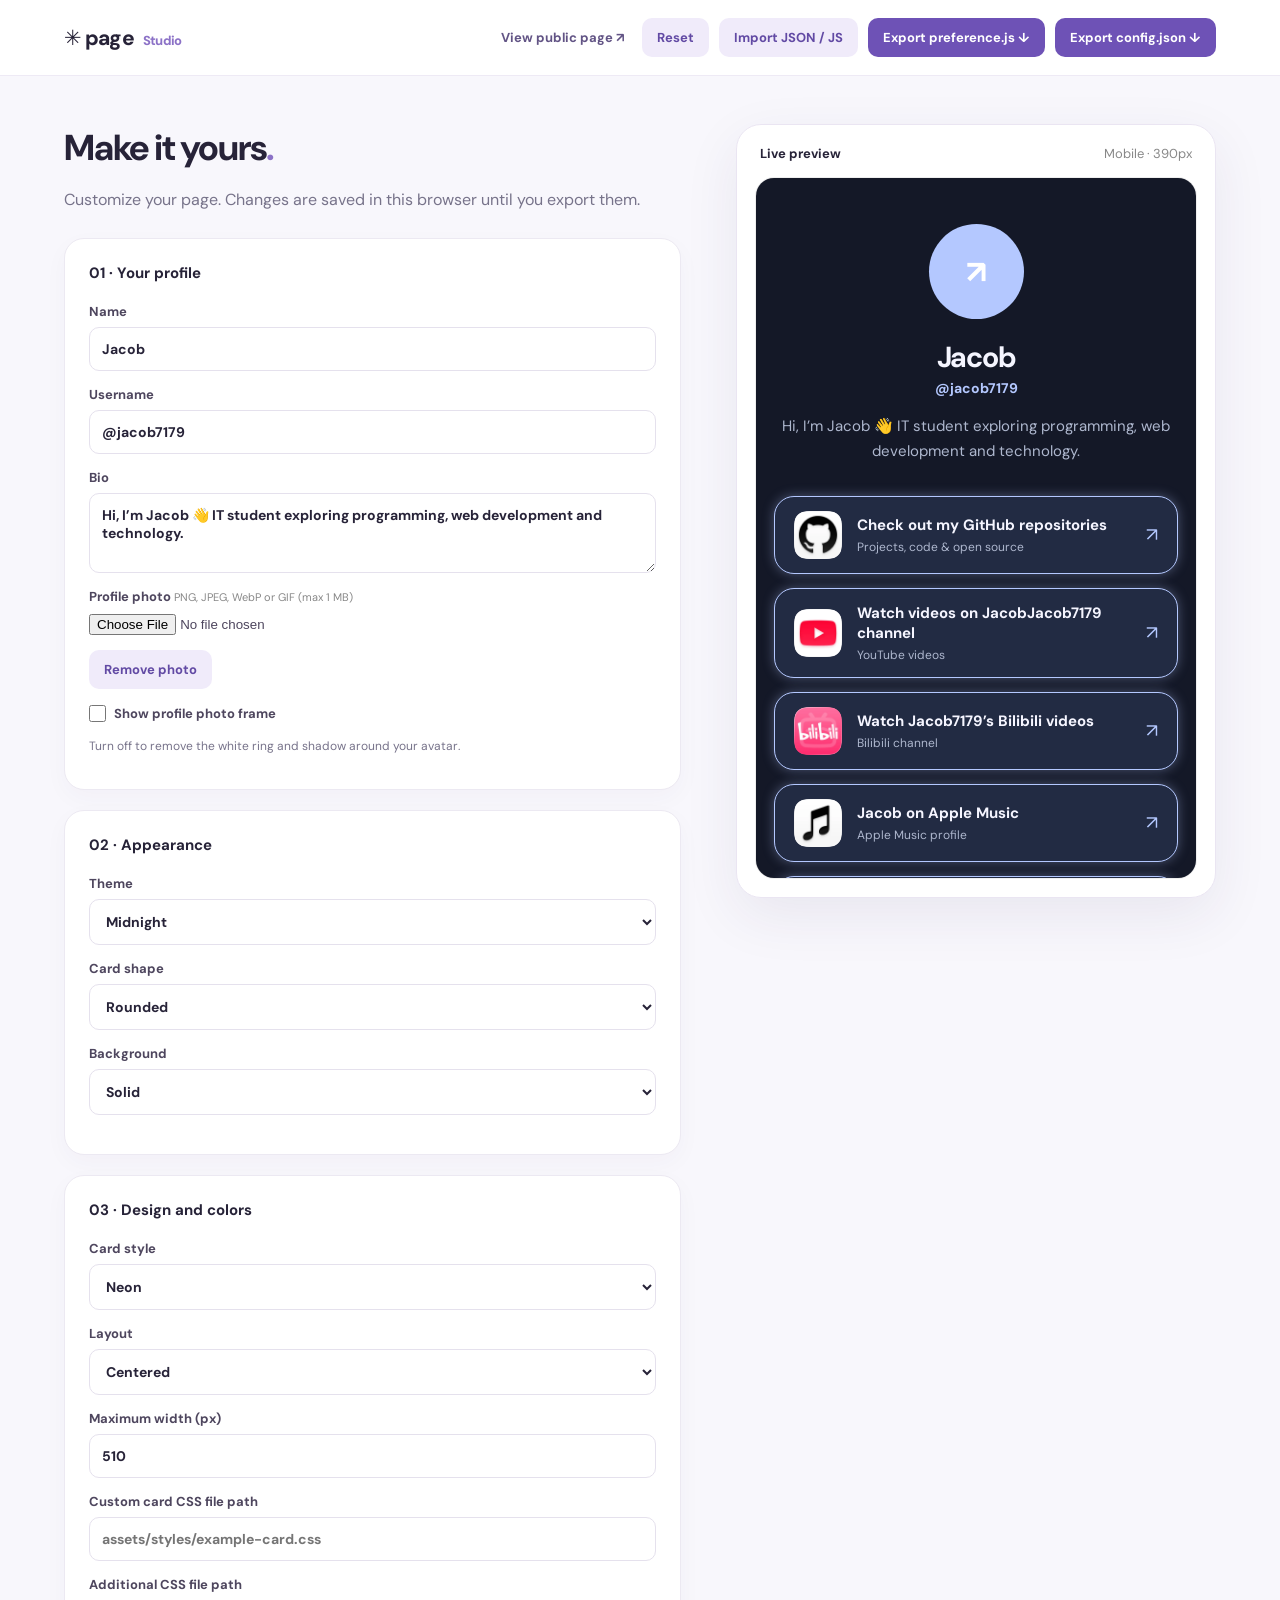
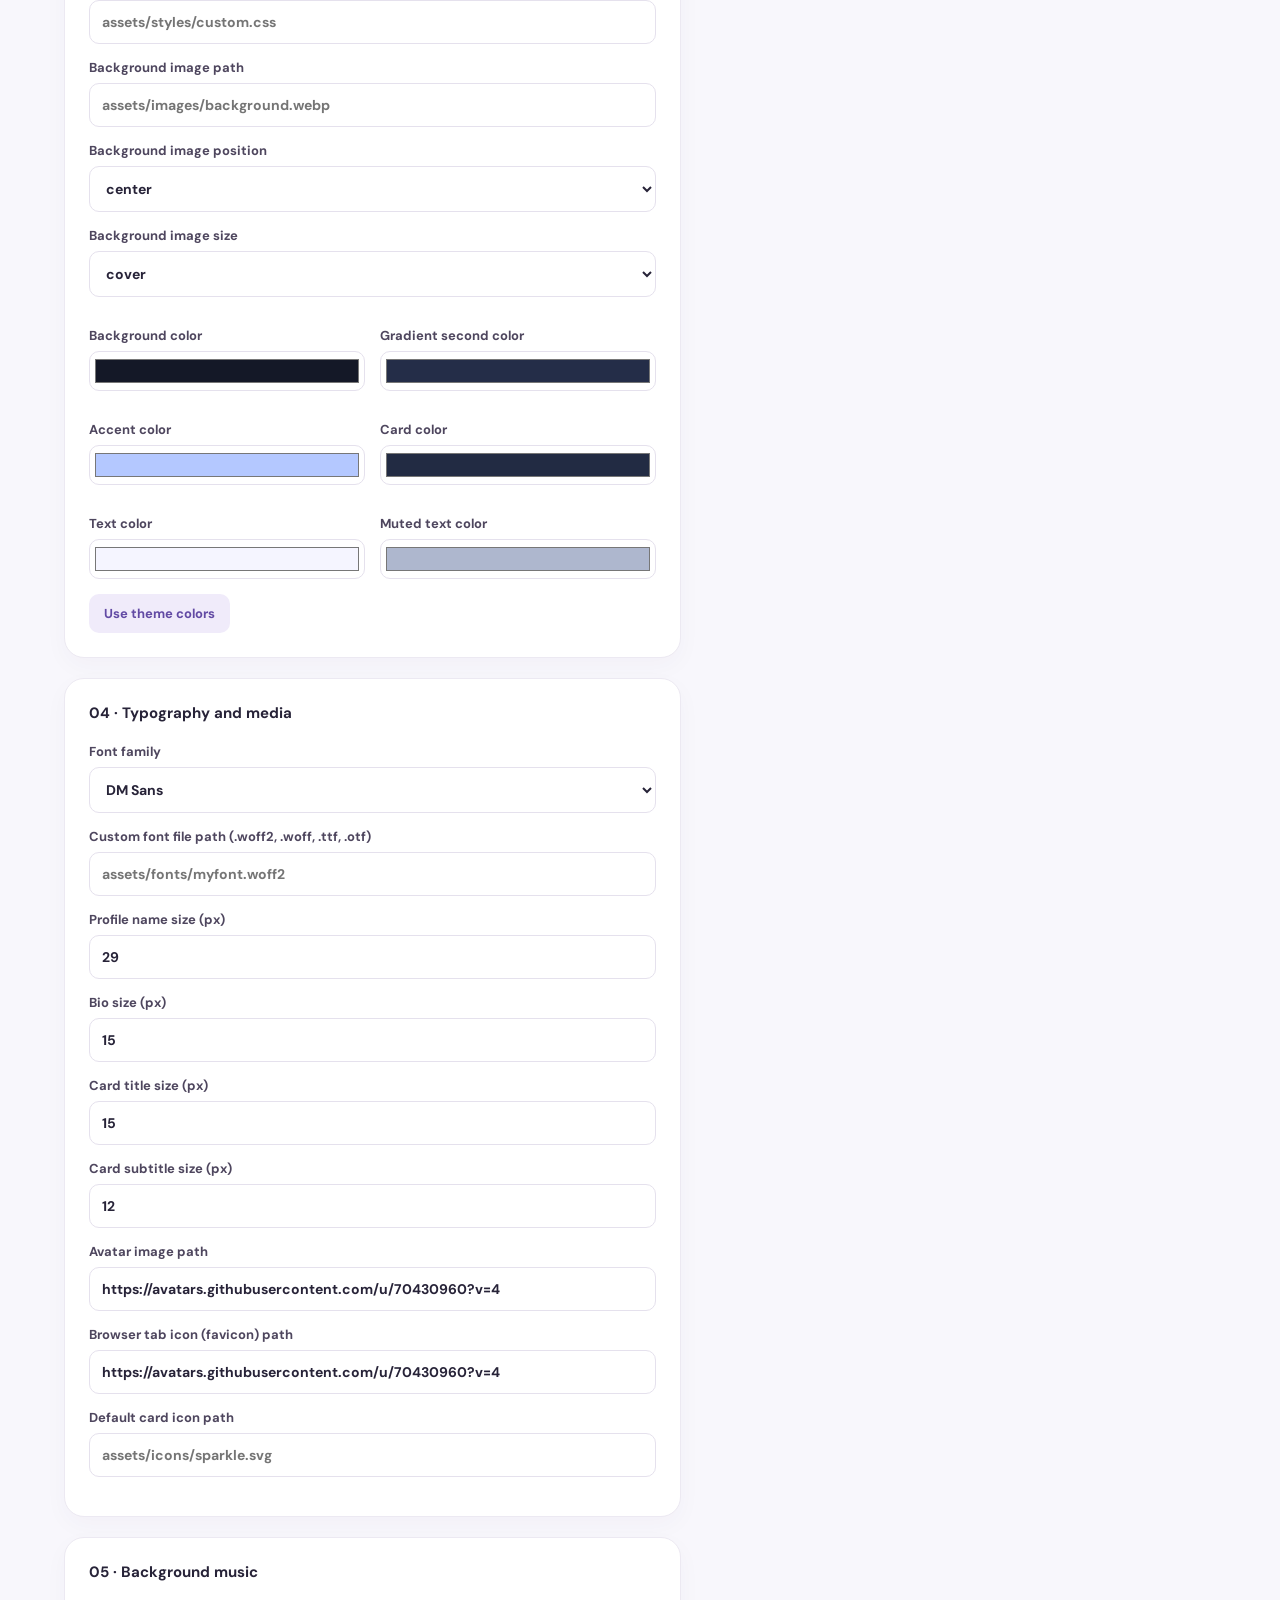
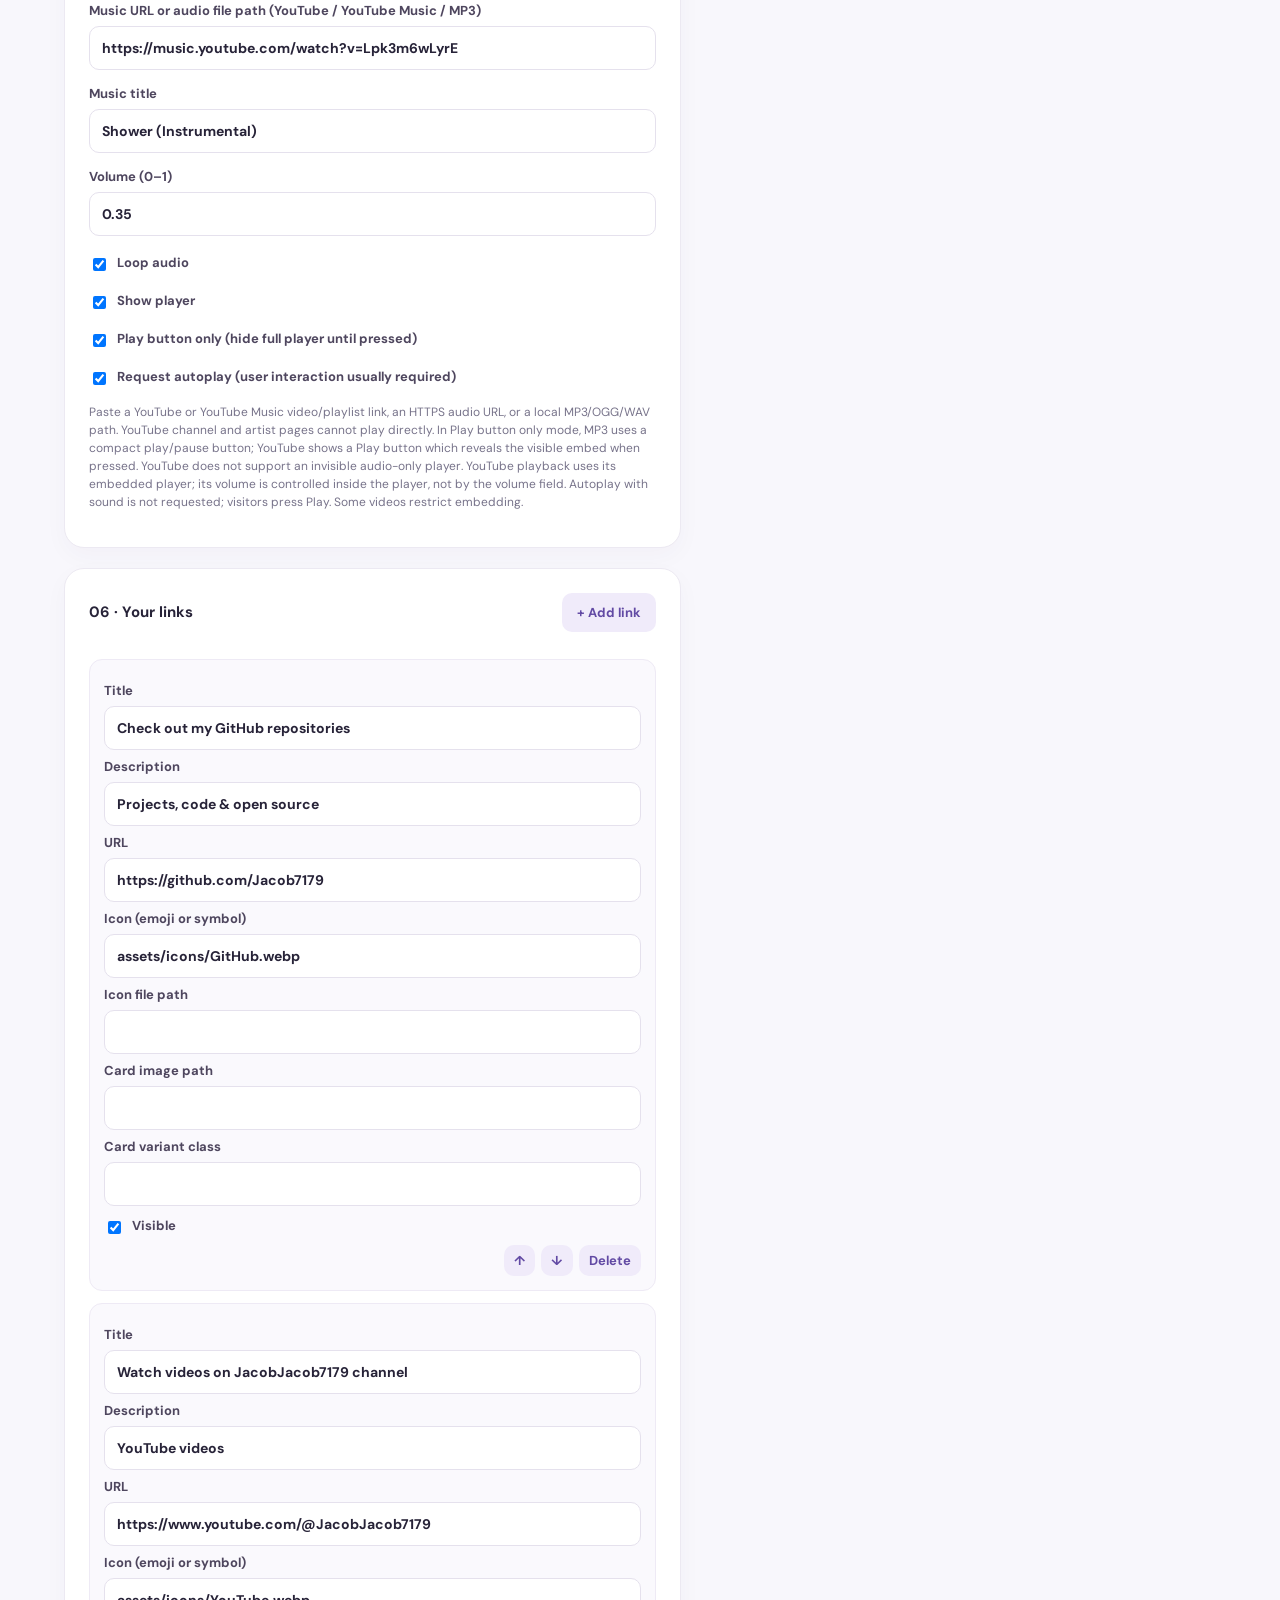
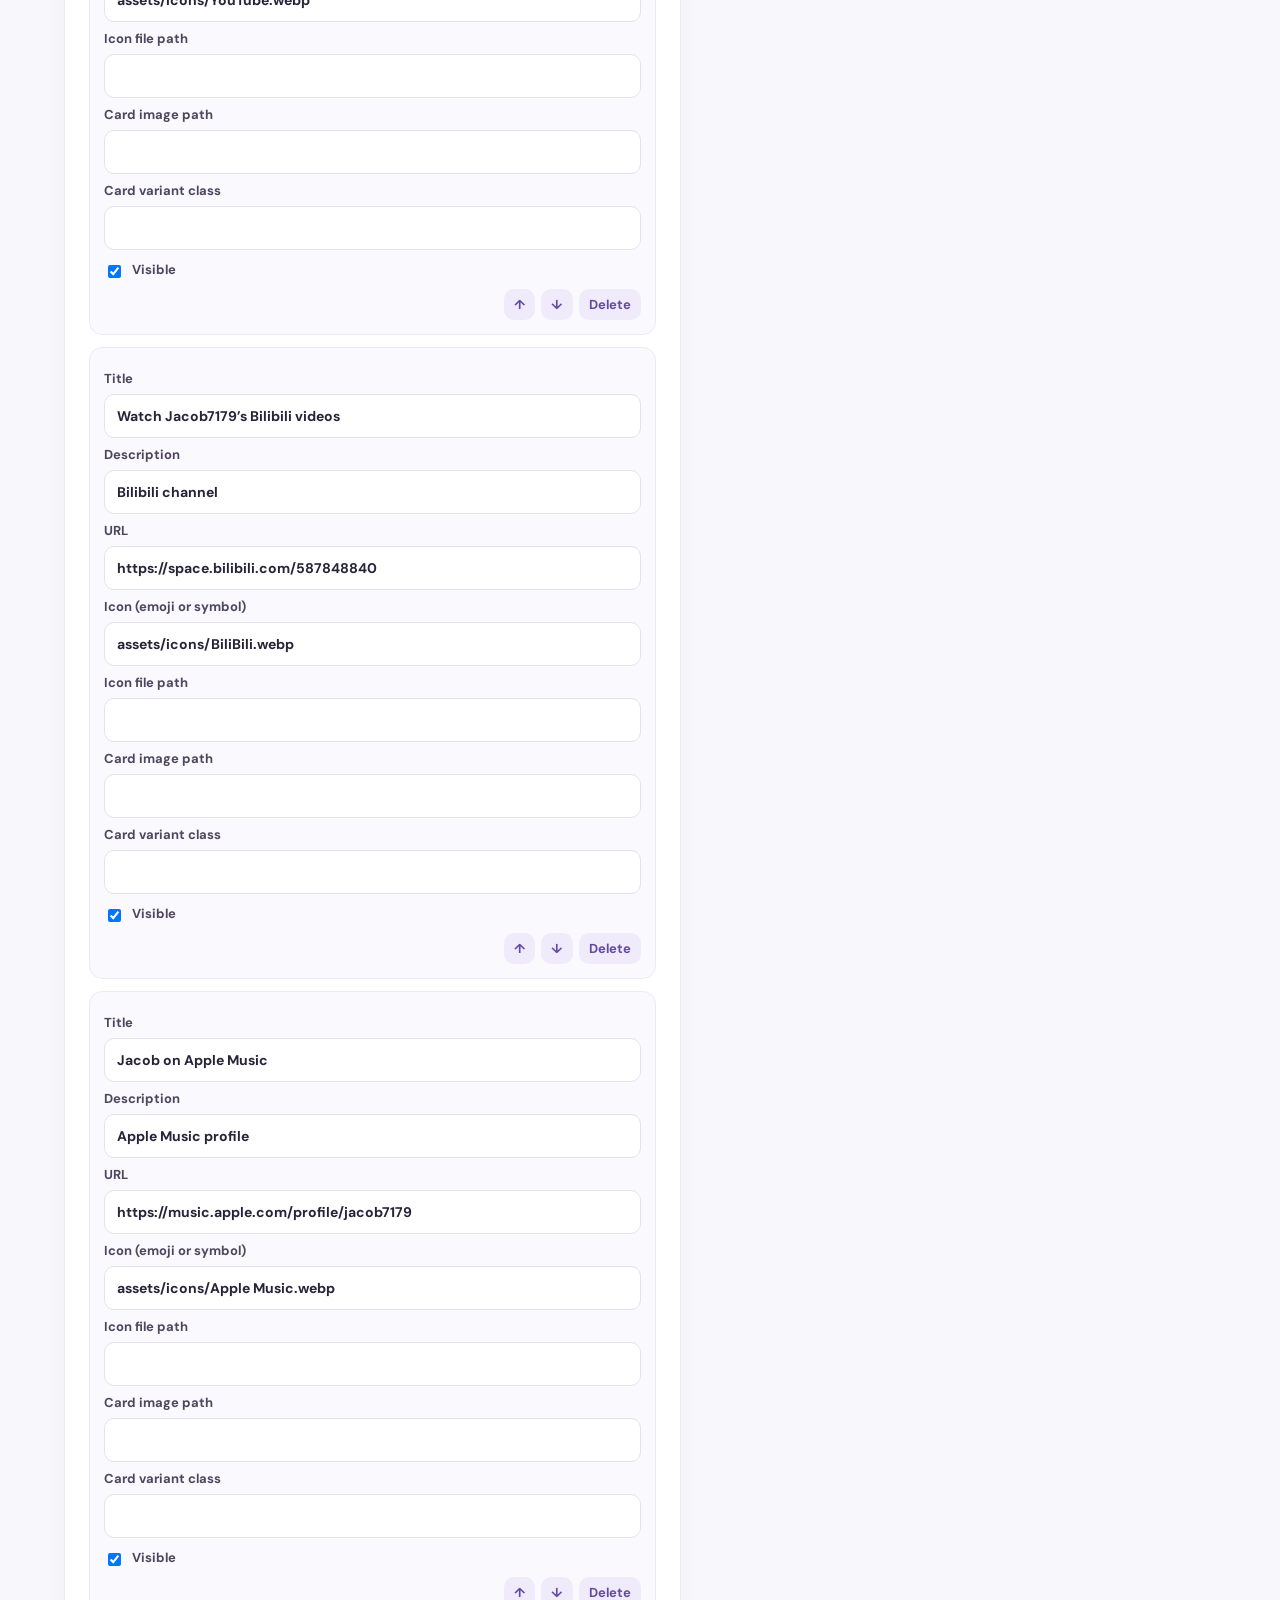
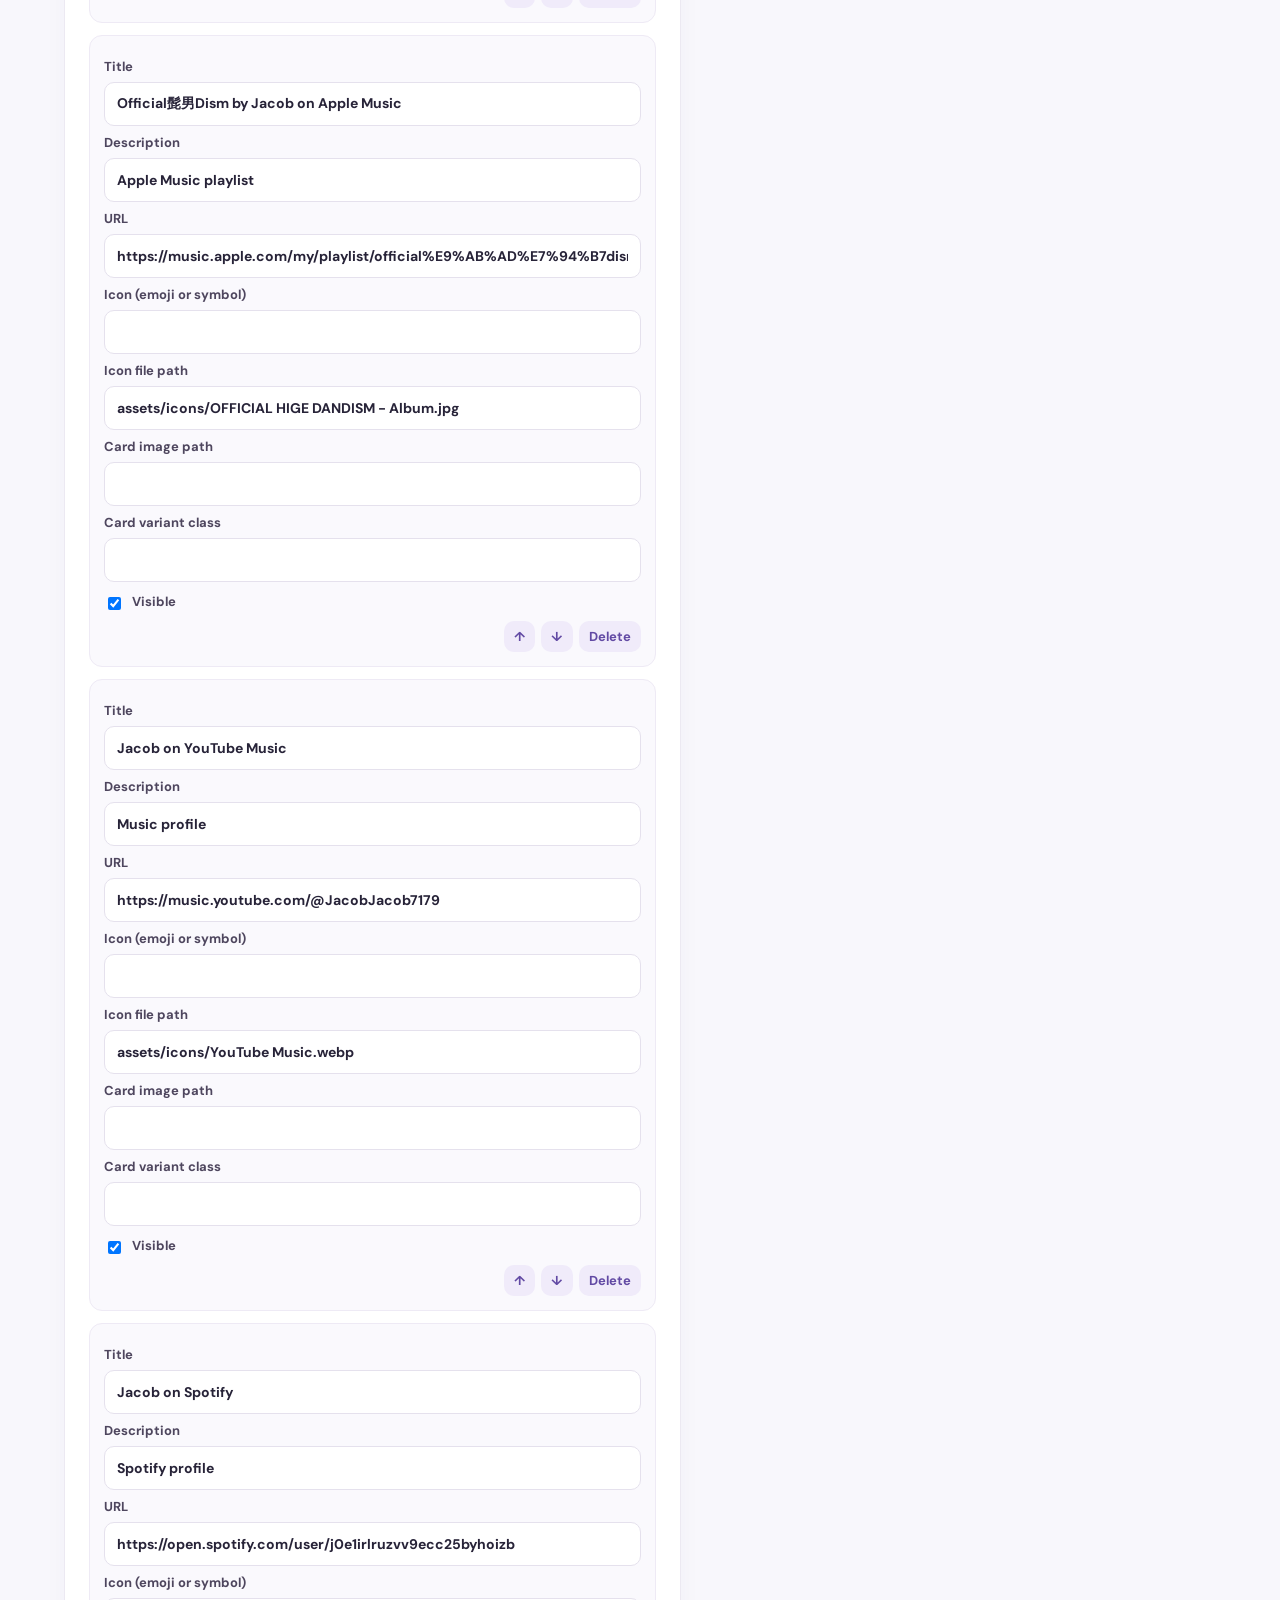
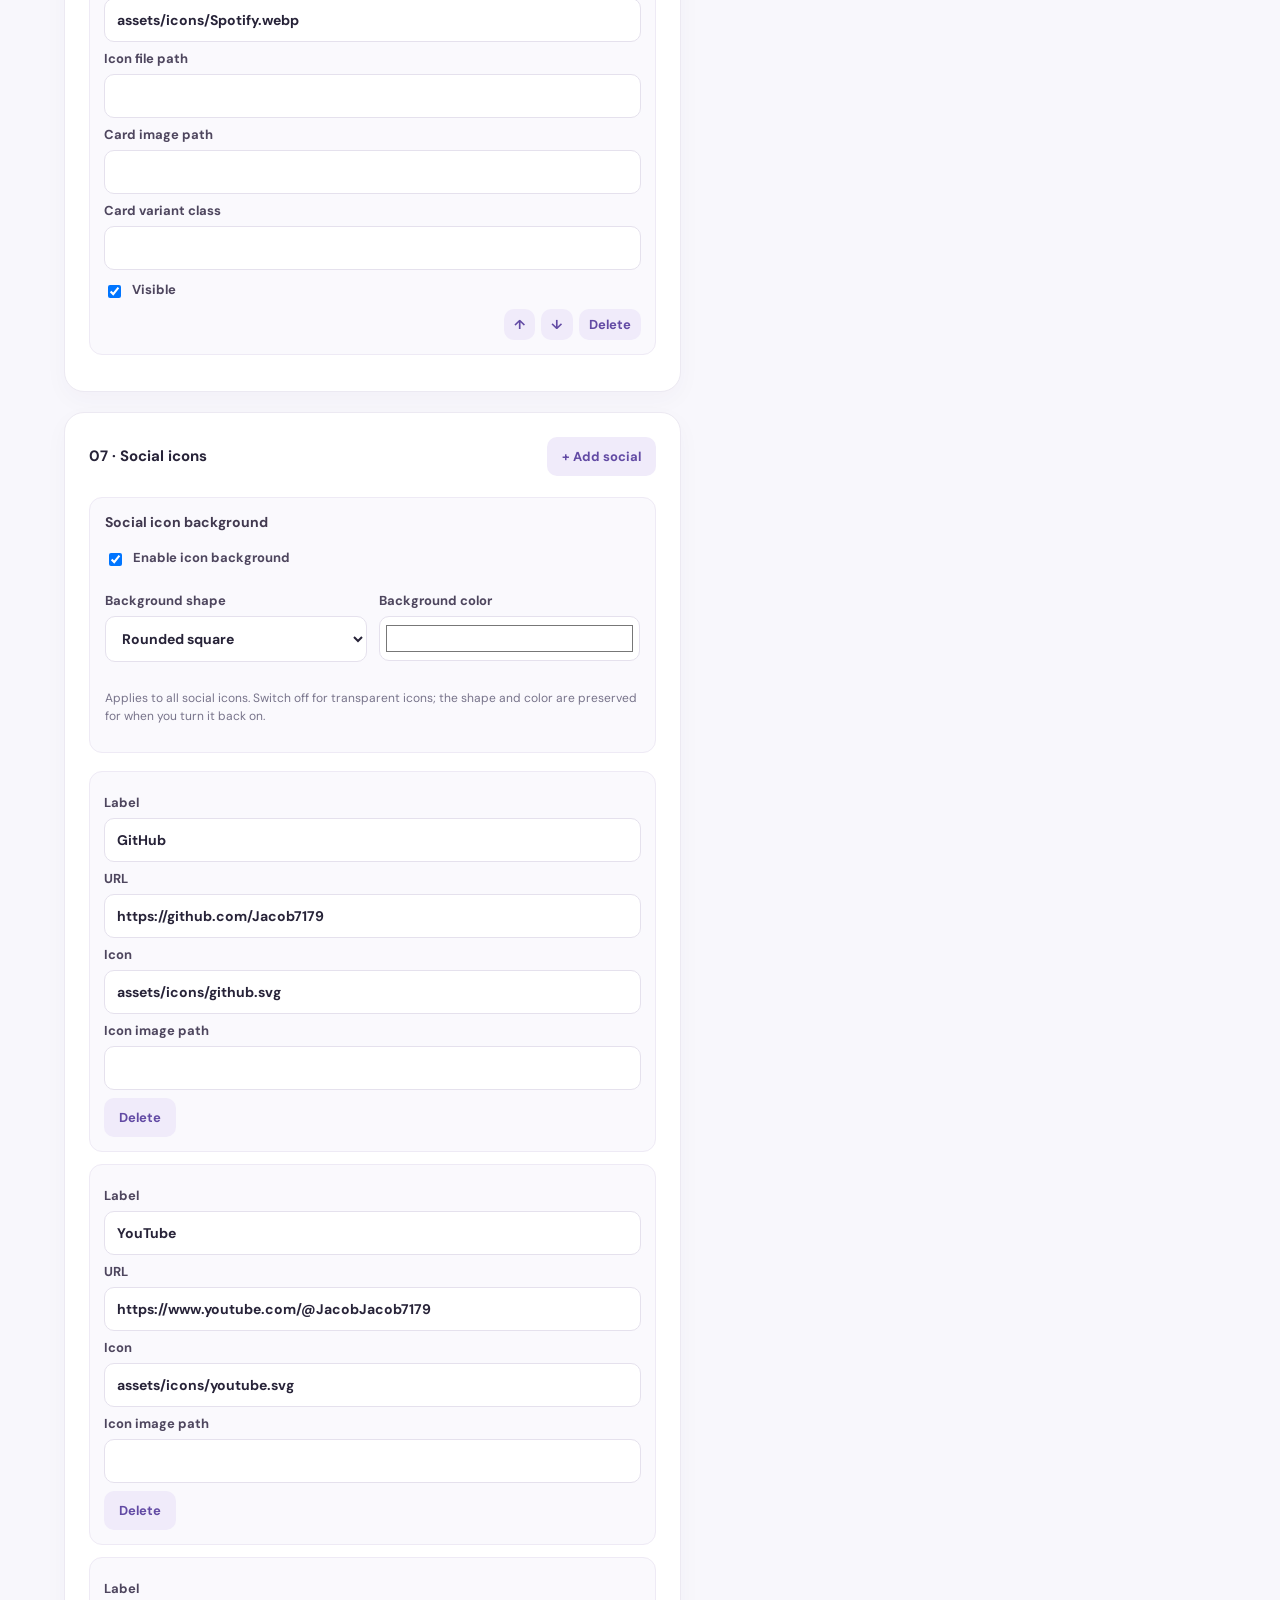
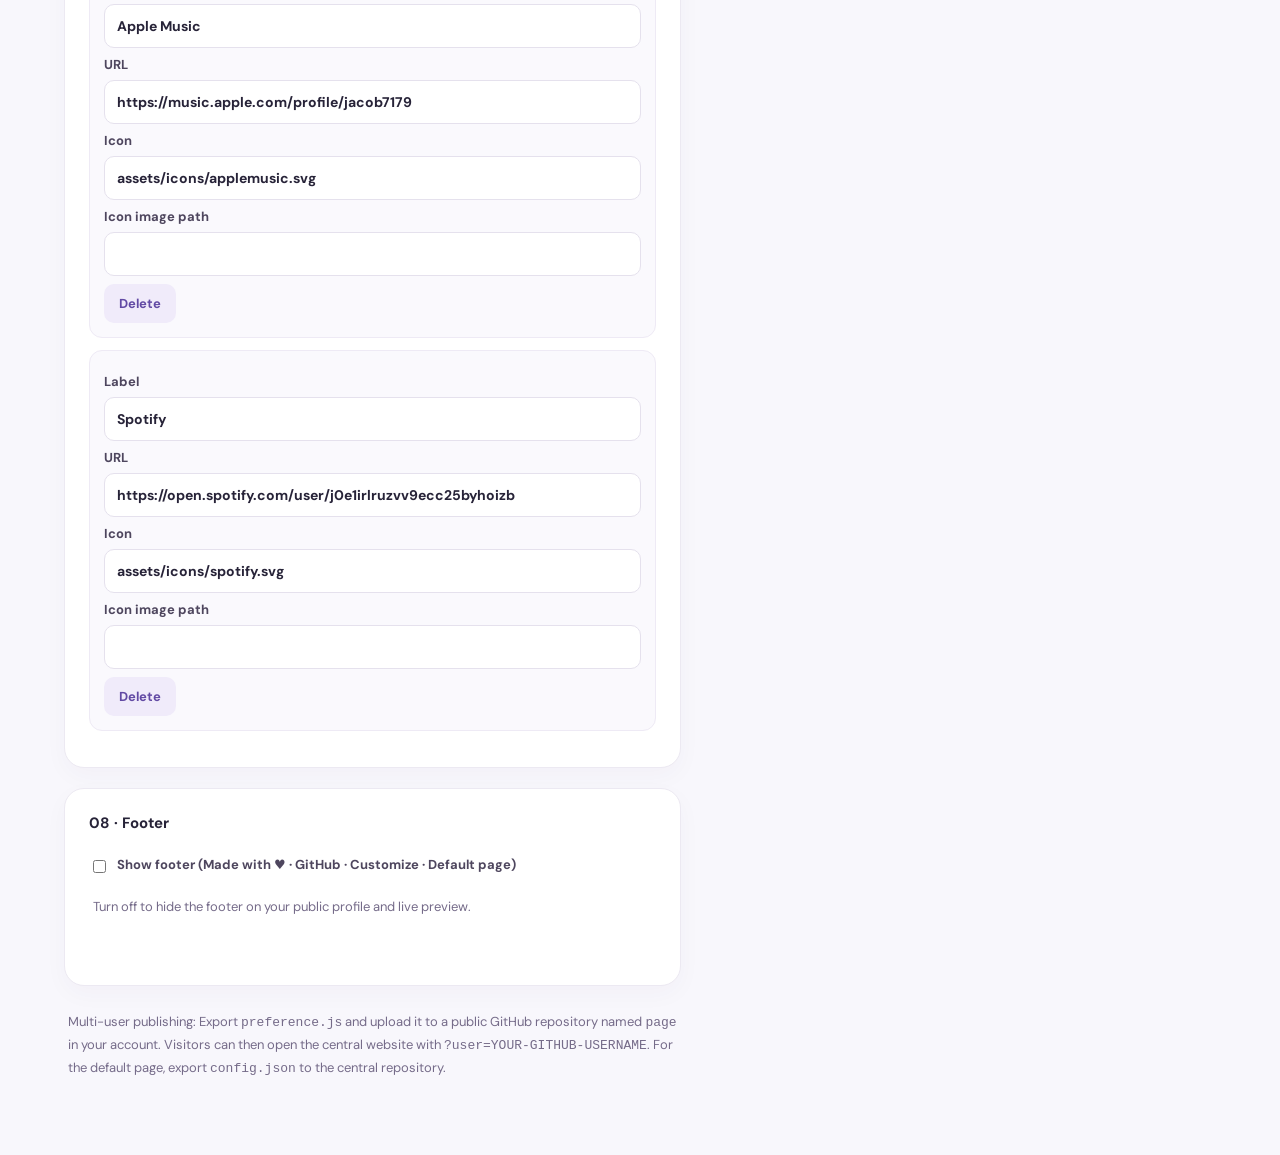
==== commit 4d62d439: "Add profile photo frame options and improve system logic" ====
--- a/editor.html
+++ b/editor.html
@@ -1,4 +1,4 @@
-<!doctype html><html lang="en"><head><meta charset="utf-8"><meta name="viewport" content="width=device-width,initial-scale=1"><title>Customize · page</title><link rel="stylesheet" href="assets/style.css"><link rel="stylesheet" href="assets/editor.css"></head><body class="editor-body"><header class="topbar"><div class="brand">✳ page <span>Studio</span></div><button id="mobile-nav-toggle" class="mobile-nav-toggle" type="button" aria-expanded="false" aria-controls="editor-actions" aria-label="Open editor actions"><span class="nav-toggle-icon" aria-hidden="true">☰</span><span class="nav-toggle-label">Menu</span></button><div class="actions" id="editor-actions"><a href="index.html" target="_blank">View public page ↗</a><button id="reset" class="ghost">Reset</button><button id="import" class="ghost">Import JSON / JS</button><button id="export-js">Export preference.js ↓</button><button id="export">Export config.json ↓</button><input id="file" type="file" accept=".json,.js,text/javascript,application/json" hidden></div></header><main class="studio"><section class="controls"><div class="intro"><h1>Make it yours<span>.</span></h1><p>Customize your page. Changes are saved in this browser until you export them.</p></div><section class="panel"><h2>01 · Your profile</h2><label>Name<input id="edit-name" maxlength="80" placeholder="Your name"></label><label>Username<input id="edit-handle" maxlength="80" placeholder="@yourhandle"></label><label>Bio<textarea id="edit-bio" rows="3" maxlength="300"></textarea></label><label>Profile photo <small>PNG, JPEG, WebP or GIF (max 1 MB)</small><input id="edit-avatar" type="file" accept="image/png,image/jpeg,image/webp,image/gif"></label><button id="remove-avatar" class="ghost">Remove photo</button></section><section class="panel"><h2>02 · Appearance</h2><label>Theme<select id="edit-theme"><option value="lavender">Lavender</option><option value="peach">Peach</option><option value="mint">Mint</option><option value="sky">Sky</option><option value="midnight">Midnight</option></select></label><label>Card shape<select id="edit-shape"><option value="rounded">Rounded</option><option value="pill">Pill</option><option value="square">Square</option></select></label><label>Background<select id="edit-background"><option value="gradient">Gradient</option><option value="solid">Solid</option><option value="image">Image</option></select></label></section><section class="panel"><h2>03 · Design and colors</h2><label>Card style<select id="edit-cardStyle"><option value="glass">Glass</option><option value="solid">Solid</option><option value="outline">Outline</option><option value="minimal">Minimal</option><option value="neon">Neon</option></select></label><label>Layout<select id="edit-layout"><option value="centered">Centered</option><option value="wide">Wide</option></select></label><label>Maximum width (px)<input type="number" id="edit-maxWidth" min="300" max="1000"></label><label>Custom card CSS file path<input id="edit-cardStylePath" placeholder="assets/styles/example-card.css"></label><label>Additional CSS file path<input id="edit-customCSS" placeholder="assets/styles/custom.css"></label><label>Background image path<input id="edit-backgroundImage" placeholder="assets/images/background.webp"></label><label>Background image position<select id="edit-backgroundImagePosition"><option>center</option><option>top</option><option>bottom</option><option>left</option><option>right</option></select></label><label>Background image size<select id="edit-backgroundImageSize"><option>cover</option><option>contain</option><option>auto</option></select></label><div class="field-grid"><label>Background color<input type="color" id="edit-color-background"></label><label>Gradient second color<input type="color" id="edit-color-background2"></label><label>Accent color<input type="color" id="edit-color-accent"></label><label>Card color<input type="color" id="edit-color-card"></label><label>Text color<input type="color" id="edit-color-text"></label><label>Muted text color<input type="color" id="edit-color-muted"></label></div><button id="reset-colors" class="ghost">Use theme colors</button></section>
+<!doctype html><html lang="en"><head><meta charset="utf-8"><meta http-equiv="Cache-Control" content="no-cache, no-store, must-revalidate"><meta http-equiv="Pragma" content="no-cache"><meta http-equiv="Expires" content="0"><meta name="viewport" content="width=device-width,initial-scale=1"><title>Customize · page</title><script>const cssstyle=document.createElement("link");cssstyle.rel="stylesheet";cssstyle.href="assets/style.css?fresh="+Date.now();document.head.append(cssstyle)</script><script>const csseditor=document.createElement("link");csseditor.rel="stylesheet";csseditor.href="assets/editor.css?fresh="+Date.now();document.head.append(csseditor)</script></head><body class="editor-body"><header class="topbar"><div class="brand">✳ page <span>Studio</span></div><button id="mobile-nav-toggle" class="mobile-nav-toggle" type="button" aria-expanded="false" aria-controls="editor-actions" aria-label="Open editor actions"><span class="nav-toggle-icon" aria-hidden="true">☰</span><span class="nav-toggle-label">Menu</span></button><div class="actions" id="editor-actions"><a href="index.html" target="_blank">View public page ↗</a><button id="reset" class="ghost">Reset</button><button id="import" class="ghost">Import JSON / JS</button><button id="export-js">Export preference.js ↓</button><button id="export">Export config.json ↓</button><input id="file" type="file" accept=".json,.js,text/javascript,application/json" hidden></div></header><main class="studio"><section class="controls"><div class="intro"><h1>Make it yours<span>.</span></h1><p>Customize your page. Changes are saved in this browser until you export them.</p></div><section class="panel"><h2>01 · Your profile</h2><label>Name<input id="edit-name" maxlength="80" placeholder="Your name"></label><label>Username<input id="edit-handle" maxlength="80" placeholder="@yourhandle"></label><label>Bio<textarea id="edit-bio" rows="3" maxlength="300"></textarea></label><label>Profile photo <small>PNG, JPEG, WebP or GIF (max 1 MB)</small><input id="edit-avatar" type="file" accept="image/png,image/jpeg,image/webp,image/gif"></label><button id="remove-avatar" class="ghost">Remove photo</button><label class="check avatar-frame-option"><input type="checkbox" id="edit-avatarFrame" checked> Show profile photo frame</label><p class="avatar-frame-hint">Turn off to remove the white ring and shadow around your avatar.</p></section><section class="panel"><h2>02 · Appearance</h2><label>Theme<select id="edit-theme"><option value="lavender">Lavender</option><option value="peach">Peach</option><option value="mint">Mint</option><option value="sky">Sky</option><option value="midnight">Midnight</option></select></label><label>Card shape<select id="edit-shape"><option value="rounded">Rounded</option><option value="pill">Pill</option><option value="square">Square</option></select></label><label>Background<select id="edit-background"><option value="gradient">Gradient</option><option value="solid">Solid</option><option value="image">Image</option></select></label></section><section class="panel"><h2>03 · Design and colors</h2><label>Card style<select id="edit-cardStyle"><option value="glass">Glass</option><option value="solid">Solid</option><option value="outline">Outline</option><option value="minimal">Minimal</option><option value="neon">Neon</option></select></label><label>Layout<select id="edit-layout"><option value="centered">Centered</option><option value="wide">Wide</option></select></label><label>Maximum width (px)<input type="number" id="edit-maxWidth" min="300" max="1000"></label><label>Custom card CSS file path<input id="edit-cardStylePath" placeholder="assets/styles/example-card.css"></label><label>Additional CSS file path<input id="edit-customCSS" placeholder="assets/styles/custom.css"></label><label>Background image path<input id="edit-backgroundImage" placeholder="assets/images/background.webp"></label><label>Background image position<select id="edit-backgroundImagePosition"><option>center</option><option>top</option><option>bottom</option><option>left</option><option>right</option></select></label><label>Background image size<select id="edit-backgroundImageSize"><option>cover</option><option>contain</option><option>auto</option></select></label><div class="field-grid"><label>Background color<input type="color" id="edit-color-background"></label><label>Gradient second color<input type="color" id="edit-color-background2"></label><label>Accent color<input type="color" id="edit-color-accent"></label><label>Card color<input type="color" id="edit-color-card"></label><label>Text color<input type="color" id="edit-color-text"></label><label>Muted text color<input type="color" id="edit-color-muted"></label></div><button id="reset-colors" class="ghost">Use theme colors</button></section>
 <section class="panel"><h2>04 · Typography and media</h2><label>Font family<select id="edit-fontFamily"><option value="DM Sans">DM Sans</option><option value="system">System</option><option value="serif">Serif</option><option value="monospace">Monospace</option></select></label><label>Custom font file path (.woff2, .woff, .ttf, .otf)<input id="edit-customFontPath" placeholder="assets/fonts/myfont.woff2"></label><label>Profile name size (px)<input id="edit-nameSize" type="number" min="9" max="70"></label><label>Bio size (px)<input id="edit-bioSize" type="number" min="9" max="70"></label><label>Card title size (px)<input id="edit-cardTitleSize" type="number" min="9" max="70"></label><label>Card subtitle size (px)<input id="edit-cardSubtitleSize" type="number" min="9" max="70"></label><label>Avatar image path<input id="edit-avatarPath" placeholder="assets/images/avatar.png"></label><label>Browser tab icon (favicon) path<input id="edit-faviconPath" placeholder="assets/icons/favicon.png"></label><label>Default card icon path<input id="edit-defaultCardIconPath" placeholder="assets/icons/sparkle.svg"></label></section>
 <section class="panel"><h2>05 · Background music</h2><label>Music URL or audio file path (YouTube / YouTube Music / MP3)<input id="edit-musicPath" placeholder="https://music.youtube.com/watch?v=... or assets/music/background.mp3"></label><label>Music title<input id="edit-musicTitle" placeholder="Background music"></label><label>Volume (0–1)<input id="edit-musicVolume" type="number" min="0" max="1" step="0.05"></label><label class="check"><input id="edit-musicLoop" type="checkbox"> Loop audio</label><label class="check"><input id="edit-musicShowPlayer" type="checkbox"> Show player</label><label class="check"><input id="edit-musicButtonOnly" type="checkbox"> Play button only (hide full player until pressed)</label><label class="check"><input id="edit-musicAutoplay" type="checkbox"> Request autoplay (user interaction usually required)</label><p class="editor-help">Paste a YouTube or YouTube Music video/playlist link, an HTTPS audio URL, or a local MP3/OGG/WAV path. YouTube channel and artist pages cannot play directly. In Play button only mode, MP3 uses a compact play/pause button; YouTube shows a Play button which reveals the visible embed when pressed. YouTube does not support an invisible audio-only player. YouTube playback uses its embedded player; its volume is controlled inside the player, not by the volume field. Autoplay with sound is not requested; visitors press Play. Some videos restrict embedding.</p></section><section class="panel"><div class="section-head"><h2>06 · Your links</h2><button id="add-link" class="ghost">+ Add link</button></div><div id="link-editor"></div></section><section class="panel"><div class="section-head"><h2>07 · Social icons</h2><button id="add-social" class="ghost">+ Add social</button></div><div class="social-design-controls">
   <h3>Social icon background</h3>
@@ -8,4 +8,4 @@
     <label>Background color<input id="edit-socialBackgroundColor" type="color" value="#ffffff"></label>
   </div>
   <p class="editor-help">Applies to all social icons. Switch off for transparent icons; the shape and color are preserved for when you turn it back on.</p>
-</div><div id="social-editor"></div></section><section class="panel"><h2>08 · Footer</h2><label class="check"><input id="edit-showFooter" type="checkbox" checked> Show footer (Made with ♥ · GitHub · Customize · Default page)</label><p class="hint">Turn off to hide the footer on your public profile and live preview.</p></section><div class="hint">Multi-user publishing: Export <code>preference.js</code> and upload it to a public GitHub repository named <code>page</code> in your account. Visitors can then open the central website with <code>?user=YOUR-GITHUB-USERNAME</code>. For the default page, export <code>config.json</code> to the central repository.</div></section><aside class="preview-panel"><div class="preview-head"><strong>Live preview</strong><span>Mobile · 390px</span></div><iframe id="preview" title="Live preview" src="preview.html"></iframe></aside></main><script src="assets/editor.js"></script></body></html>
+</div><div id="social-editor"></div></section><section class="panel"><h2>08 · Footer</h2><label class="check"><input id="edit-showFooter" type="checkbox" checked> Show footer (Made with ♥ · GitHub · Customize · Default page)</label><p class="hint">Turn off to hide the footer on your public profile and live preview.</p></section><div class="hint">Multi-user publishing: Export <code>preference.js</code> and upload it to a public GitHub repository named <code>page</code> in your account. Visitors can then open the central website with <code>?user=YOUR-GITHUB-USERNAME</code>. For the default page, export <code>config.json</code> to the central repository.</div></section><aside class="preview-panel"><div class="preview-head"><strong>Live preview</strong><span>Mobile · 390px</span></div><iframe id="preview" title="Live preview" src="preview.html"></iframe></aside></main><script>document.write('<script src="assets/editor.js?fresh='+Date.now()+'"><\/script>')</script></body></html>
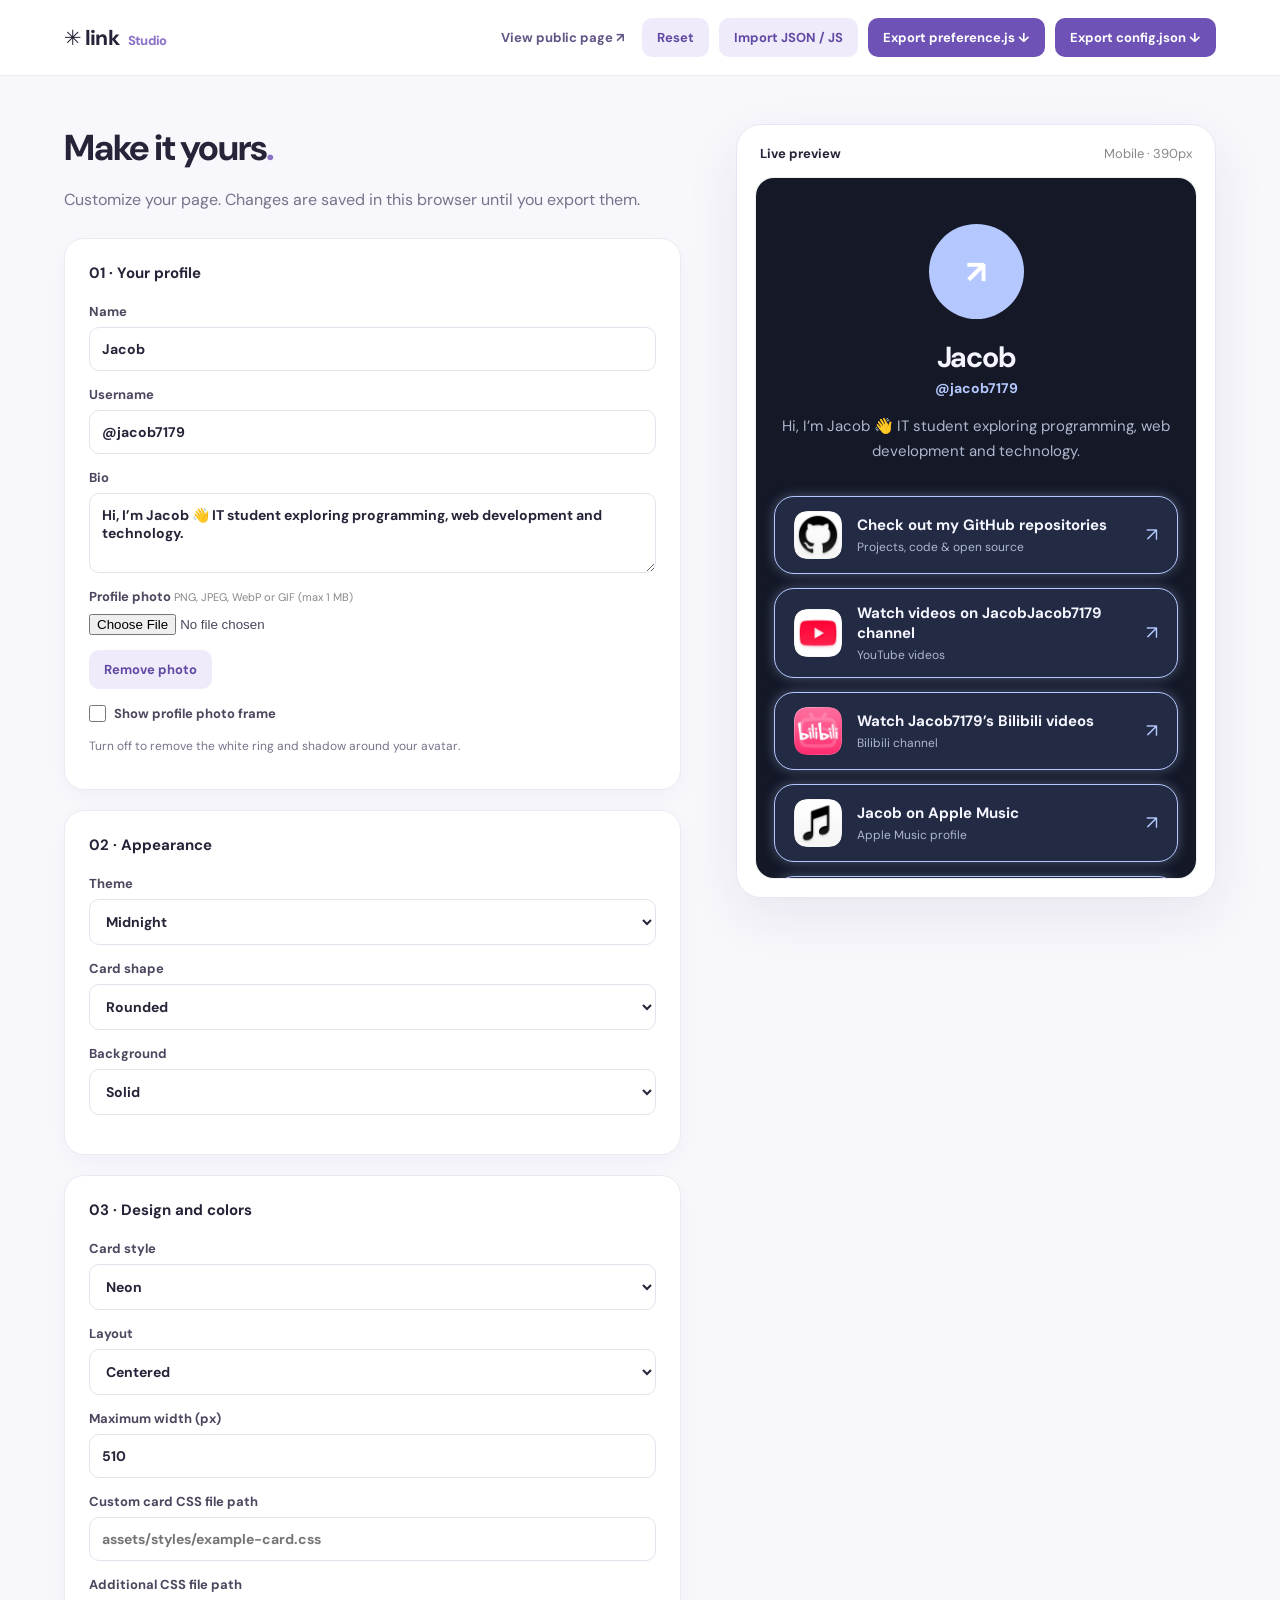
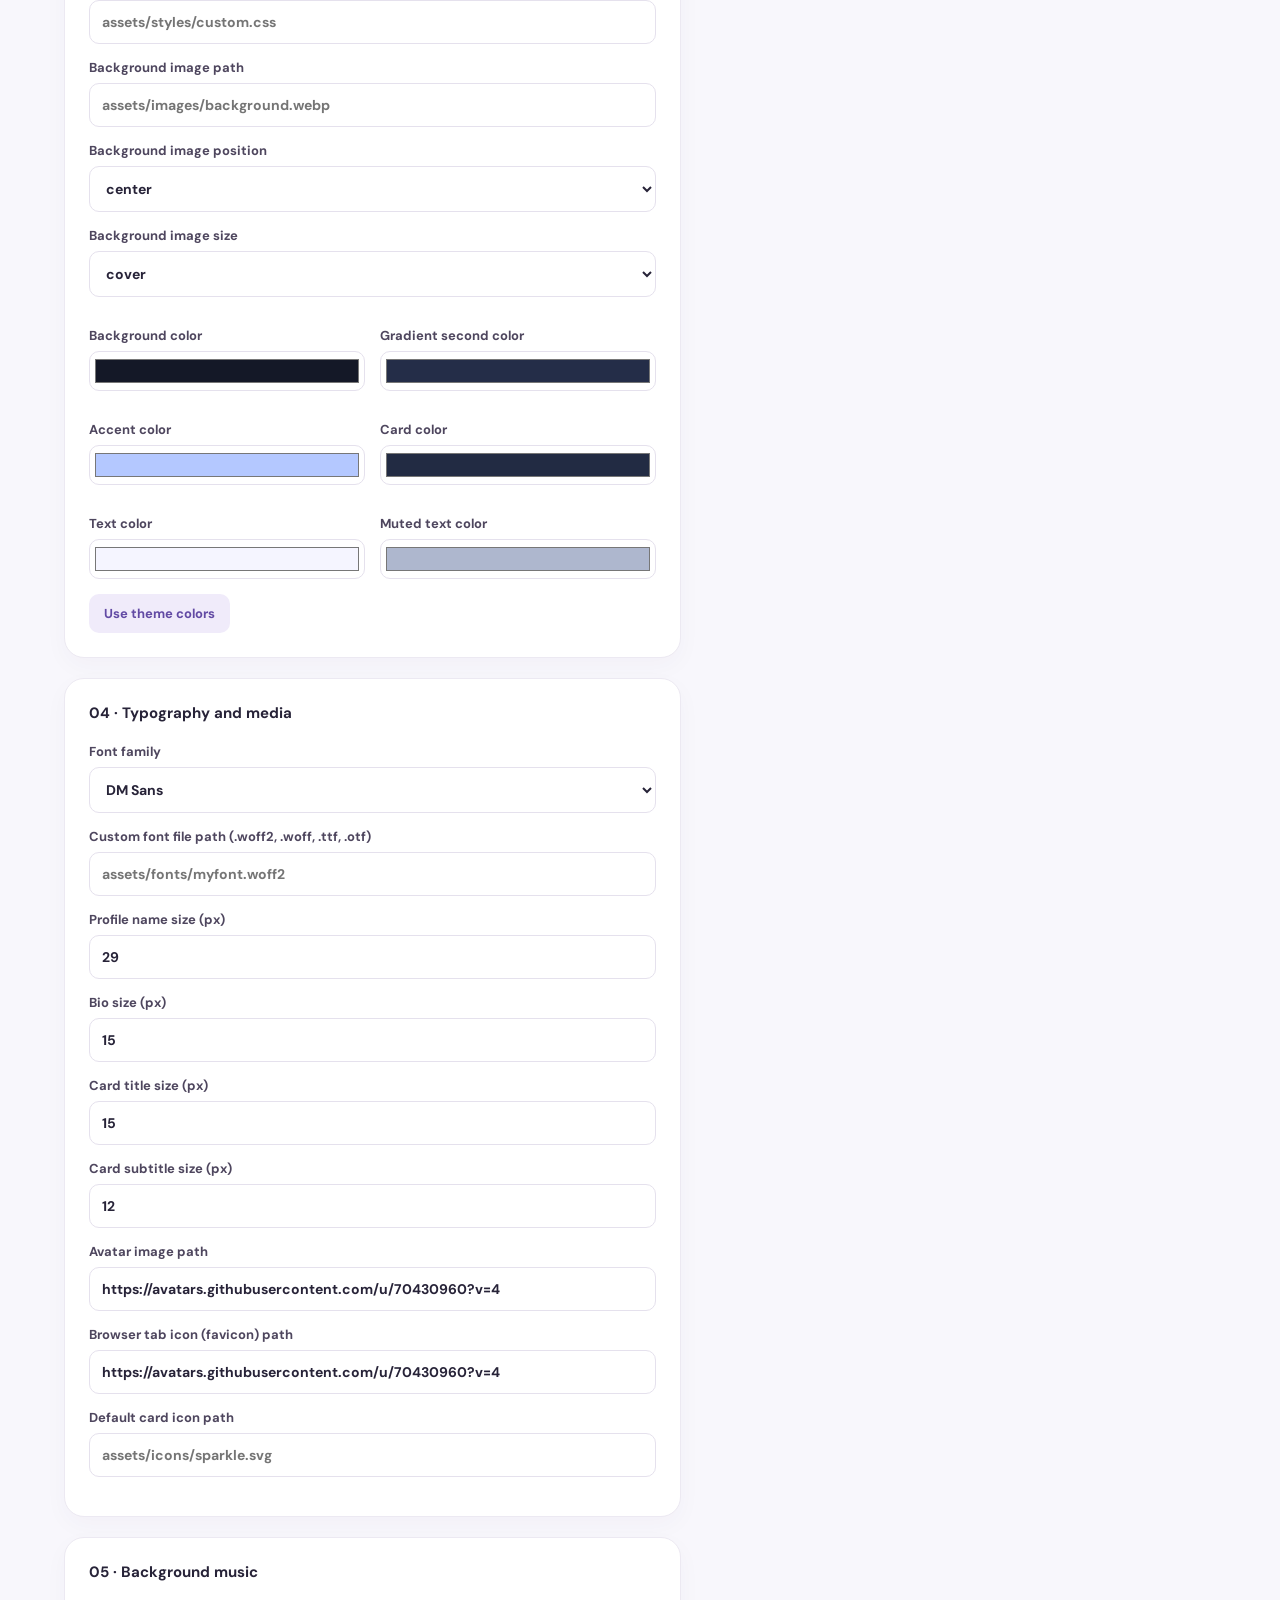
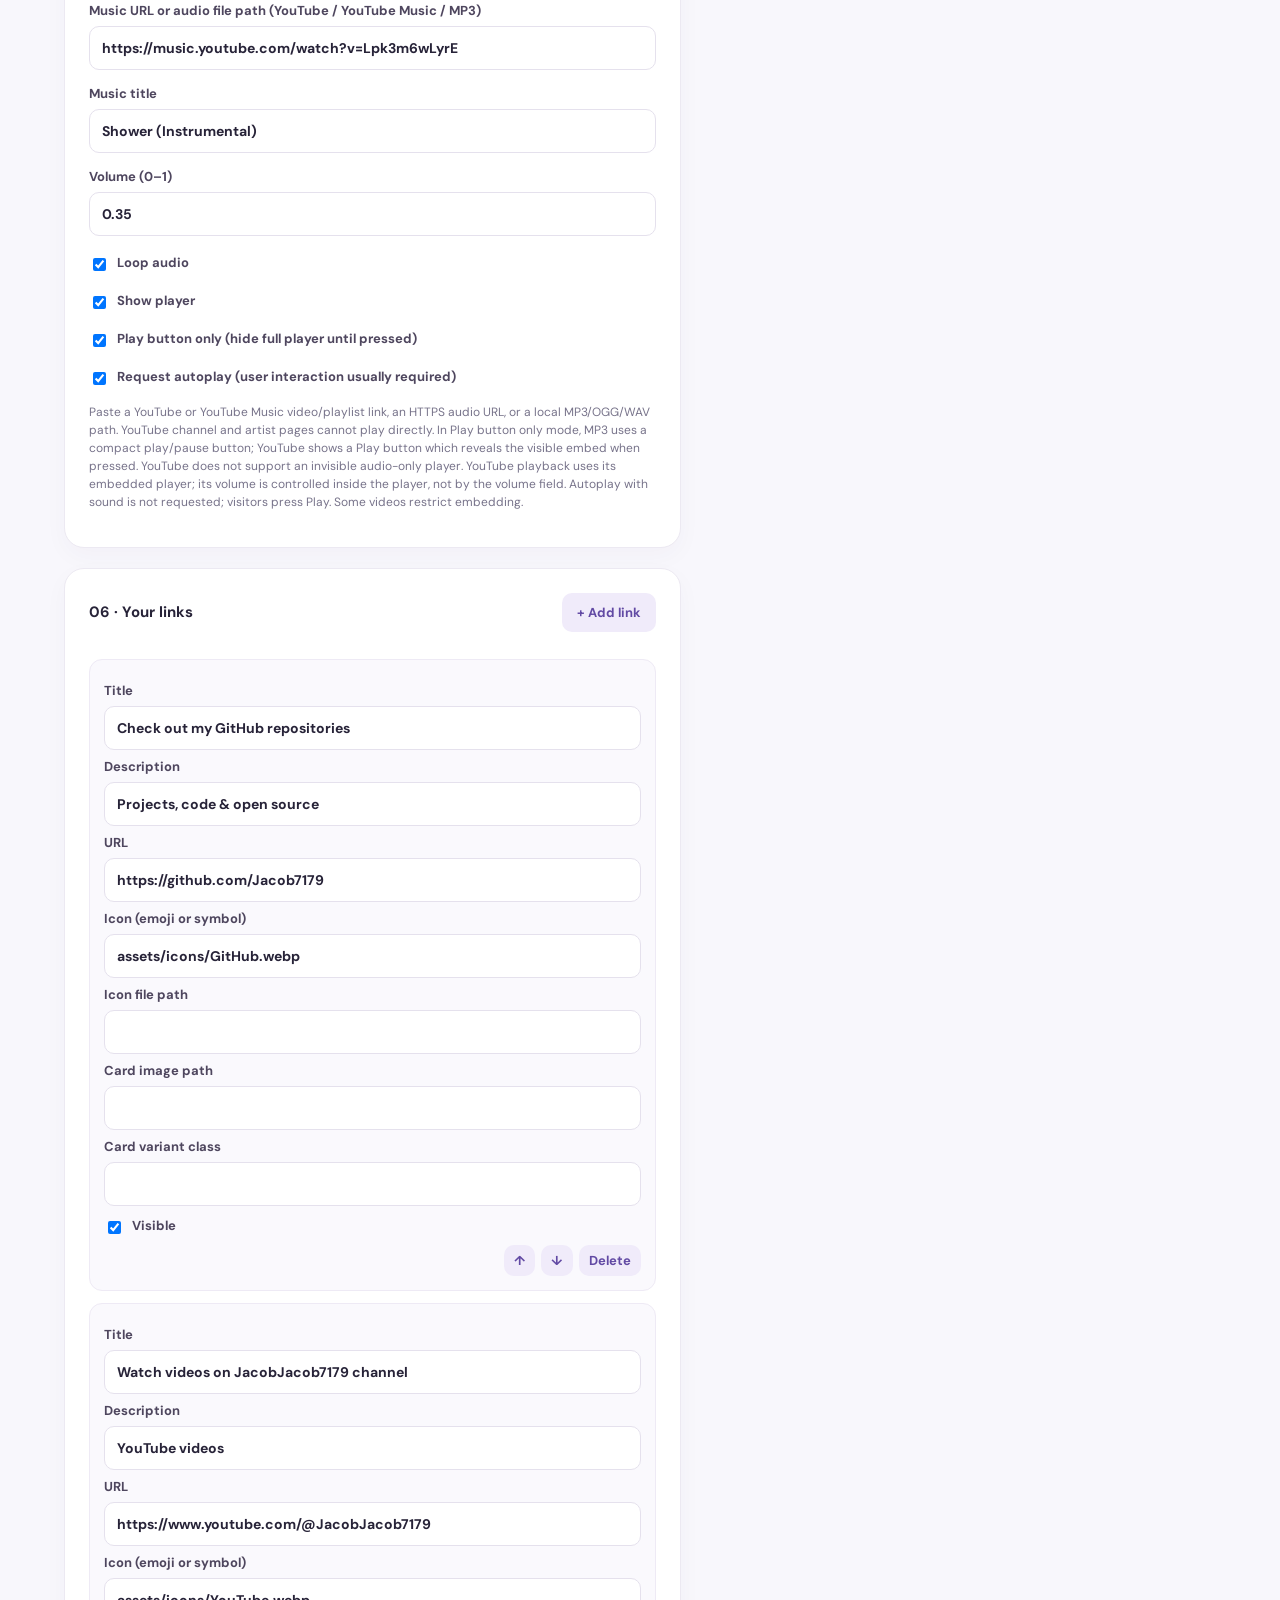
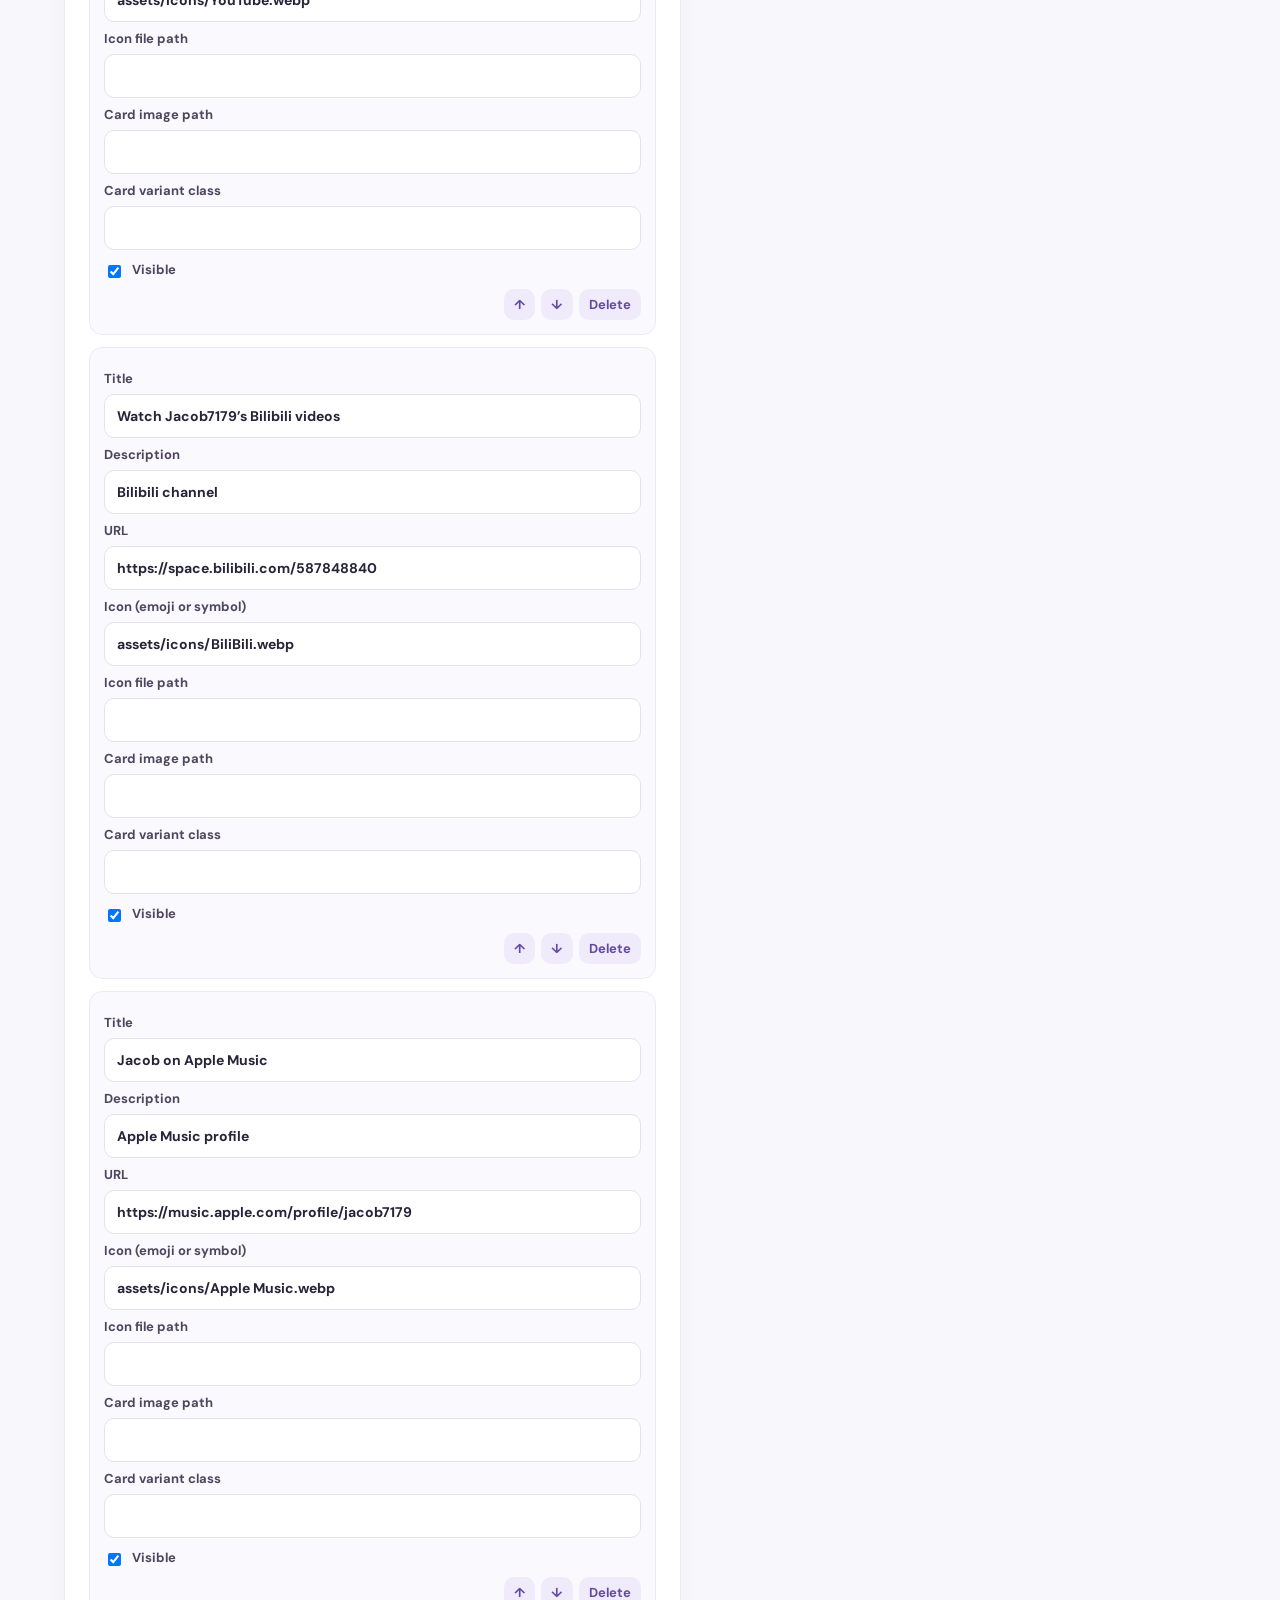
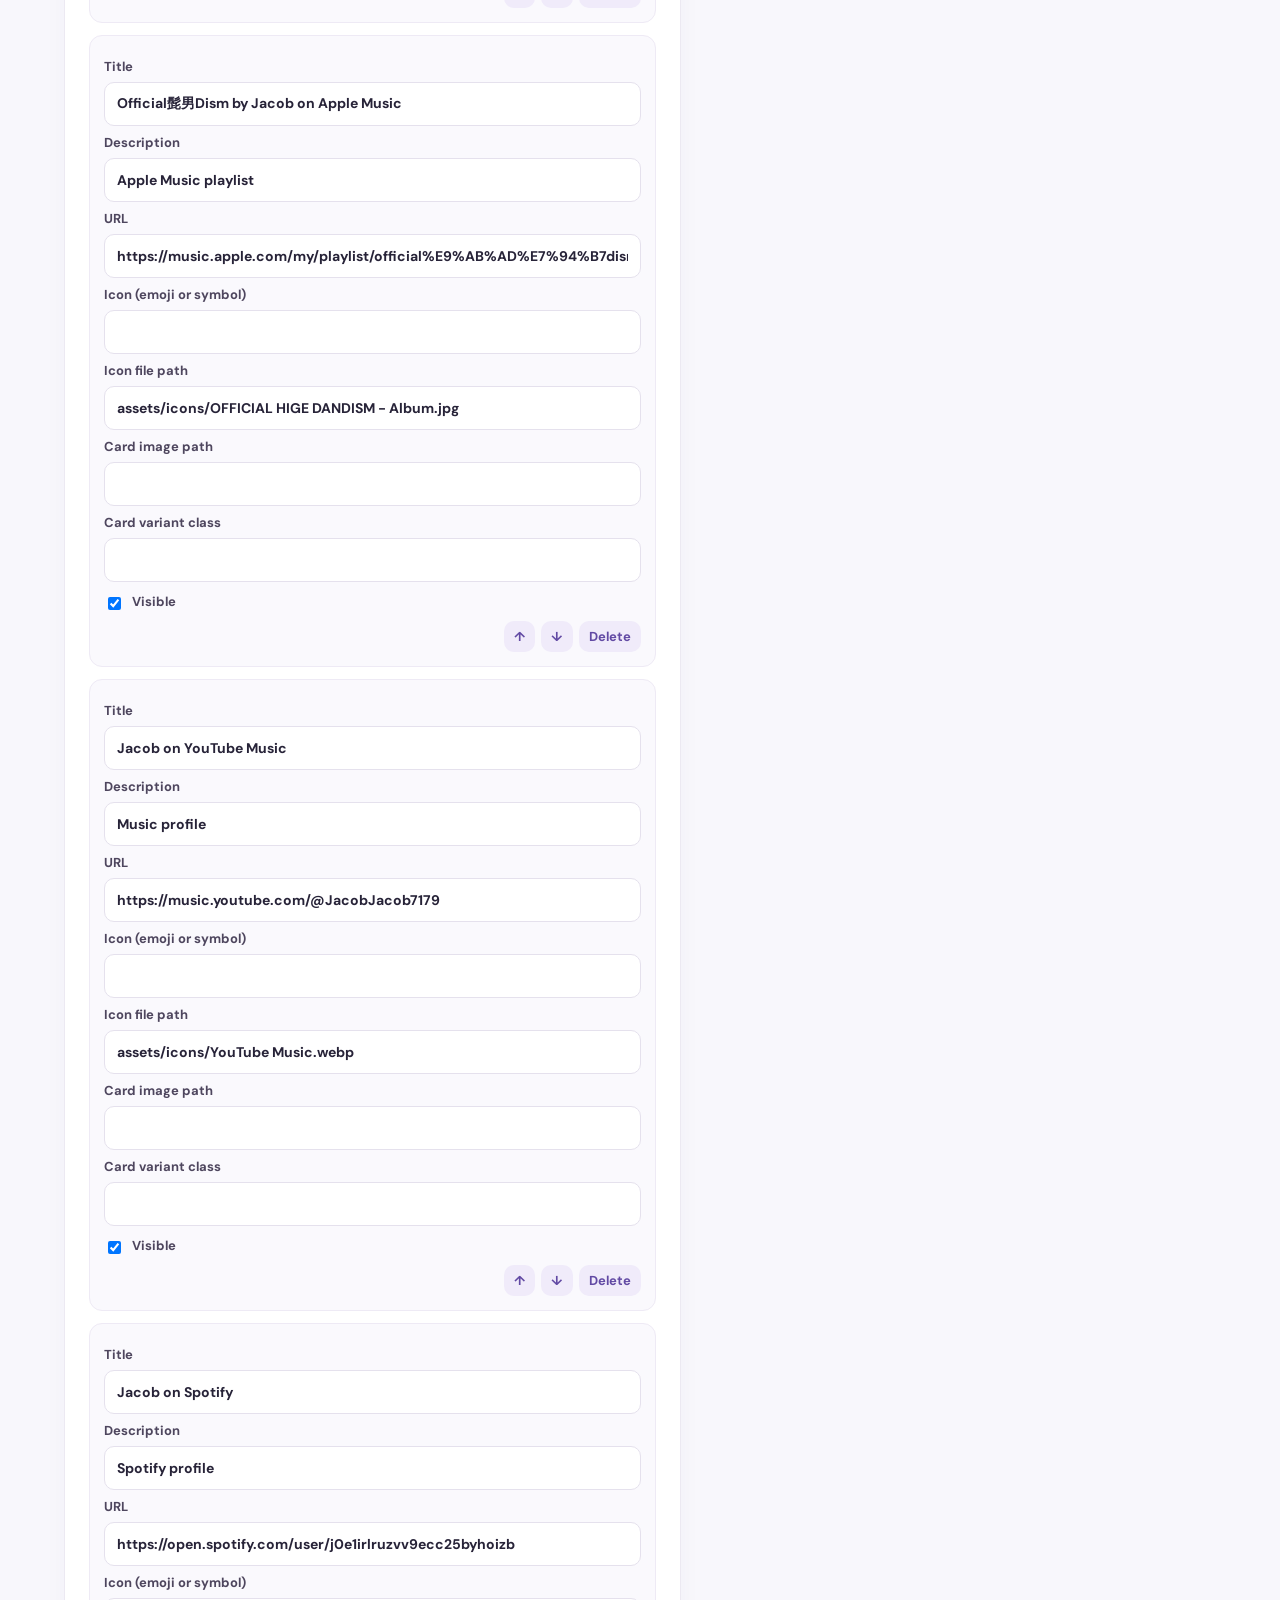
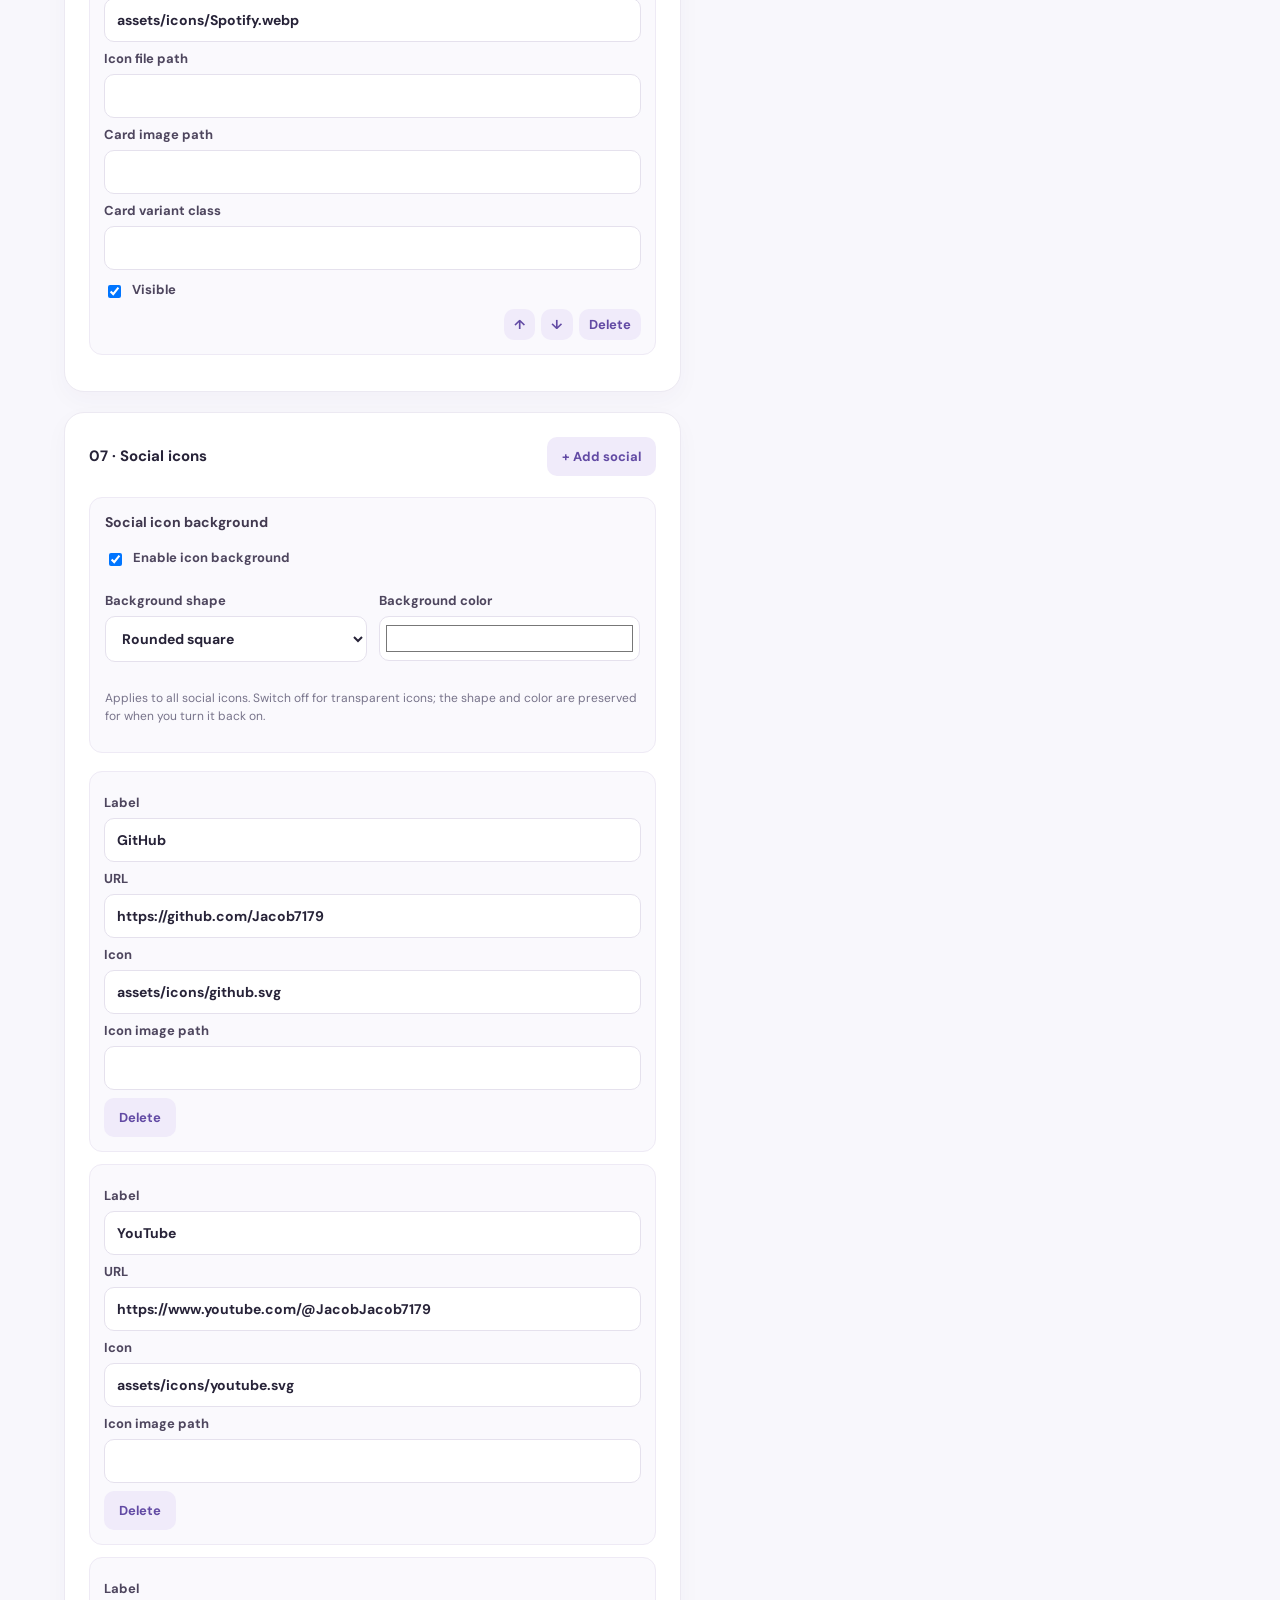
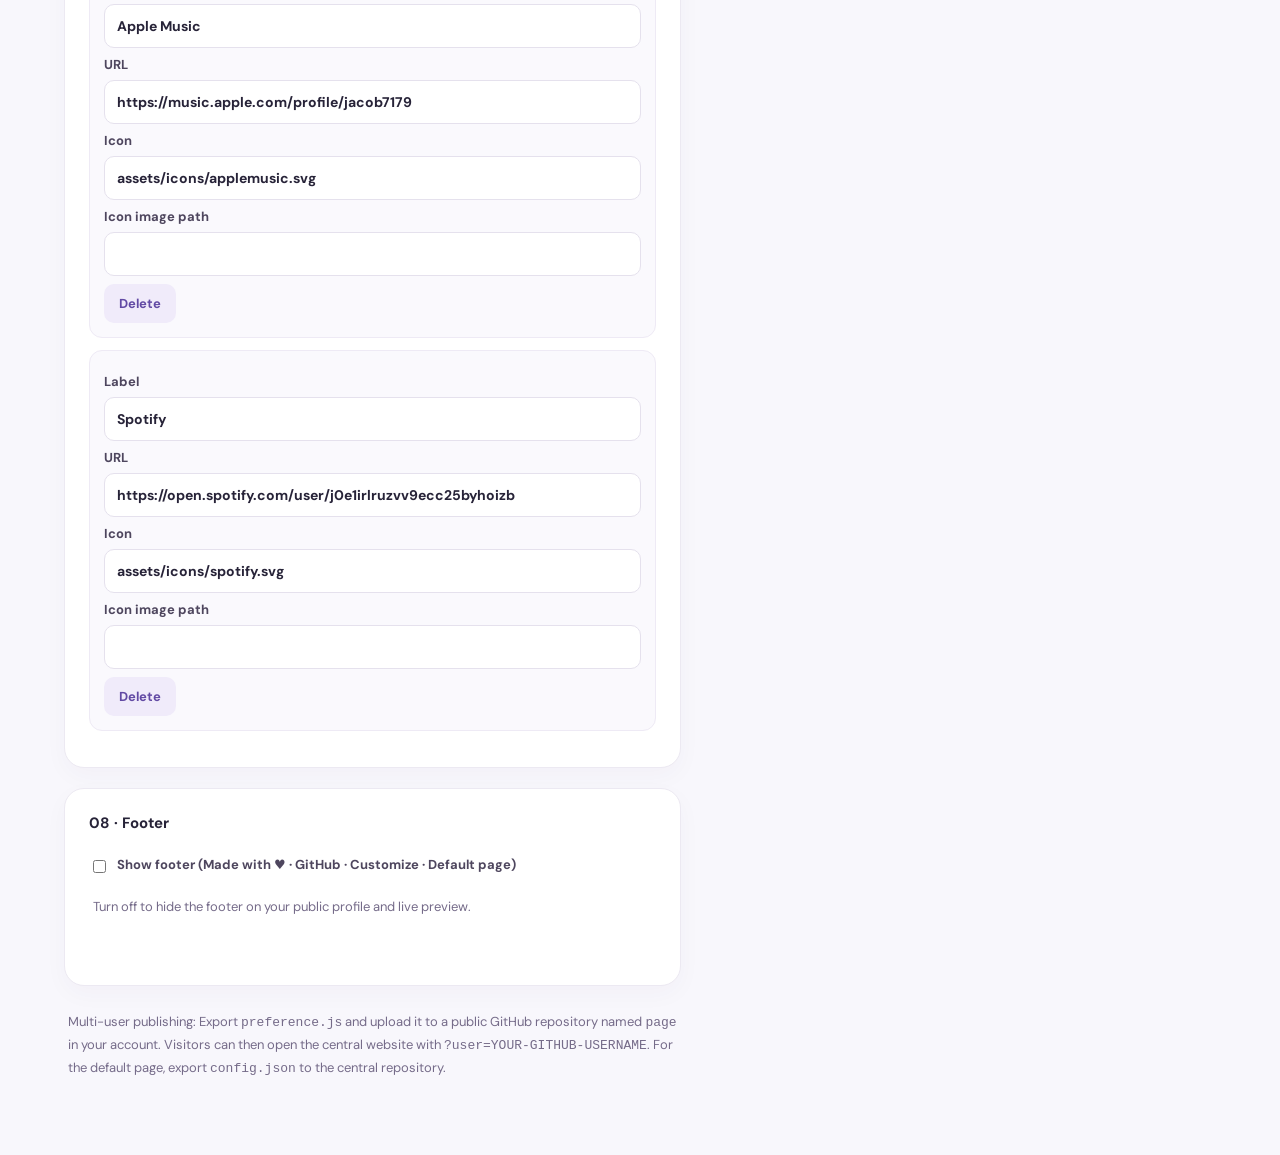
==== commit 954cdeed: "Update repository references from 'page' to 'link' across documentation and code files" ====
--- a/editor.html
+++ b/editor.html
@@ -1,4 +1,4 @@
-<!doctype html><html lang="en"><head><meta charset="utf-8"><meta http-equiv="Cache-Control" content="no-cache, no-store, must-revalidate"><meta http-equiv="Pragma" content="no-cache"><meta http-equiv="Expires" content="0"><meta name="viewport" content="width=device-width,initial-scale=1"><title>Customize · page</title><script>const cssstyle=document.createElement("link");cssstyle.rel="stylesheet";cssstyle.href="assets/style.css?fresh="+Date.now();document.head.append(cssstyle)</script><script>const csseditor=document.createElement("link");csseditor.rel="stylesheet";csseditor.href="assets/editor.css?fresh="+Date.now();document.head.append(csseditor)</script></head><body class="editor-body"><header class="topbar"><div class="brand">✳ page <span>Studio</span></div><button id="mobile-nav-toggle" class="mobile-nav-toggle" type="button" aria-expanded="false" aria-controls="editor-actions" aria-label="Open editor actions"><span class="nav-toggle-icon" aria-hidden="true">☰</span><span class="nav-toggle-label">Menu</span></button><div class="actions" id="editor-actions"><a href="index.html" target="_blank">View public page ↗</a><button id="reset" class="ghost">Reset</button><button id="import" class="ghost">Import JSON / JS</button><button id="export-js">Export preference.js ↓</button><button id="export">Export config.json ↓</button><input id="file" type="file" accept=".json,.js,text/javascript,application/json" hidden></div></header><main class="studio"><section class="controls"><div class="intro"><h1>Make it yours<span>.</span></h1><p>Customize your page. Changes are saved in this browser until you export them.</p></div><section class="panel"><h2>01 · Your profile</h2><label>Name<input id="edit-name" maxlength="80" placeholder="Your name"></label><label>Username<input id="edit-handle" maxlength="80" placeholder="@yourhandle"></label><label>Bio<textarea id="edit-bio" rows="3" maxlength="300"></textarea></label><label>Profile photo <small>PNG, JPEG, WebP or GIF (max 1 MB)</small><input id="edit-avatar" type="file" accept="image/png,image/jpeg,image/webp,image/gif"></label><button id="remove-avatar" class="ghost">Remove photo</button><label class="check avatar-frame-option"><input type="checkbox" id="edit-avatarFrame" checked> Show profile photo frame</label><p class="avatar-frame-hint">Turn off to remove the white ring and shadow around your avatar.</p></section><section class="panel"><h2>02 · Appearance</h2><label>Theme<select id="edit-theme"><option value="lavender">Lavender</option><option value="peach">Peach</option><option value="mint">Mint</option><option value="sky">Sky</option><option value="midnight">Midnight</option></select></label><label>Card shape<select id="edit-shape"><option value="rounded">Rounded</option><option value="pill">Pill</option><option value="square">Square</option></select></label><label>Background<select id="edit-background"><option value="gradient">Gradient</option><option value="solid">Solid</option><option value="image">Image</option></select></label></section><section class="panel"><h2>03 · Design and colors</h2><label>Card style<select id="edit-cardStyle"><option value="glass">Glass</option><option value="solid">Solid</option><option value="outline">Outline</option><option value="minimal">Minimal</option><option value="neon">Neon</option></select></label><label>Layout<select id="edit-layout"><option value="centered">Centered</option><option value="wide">Wide</option></select></label><label>Maximum width (px)<input type="number" id="edit-maxWidth" min="300" max="1000"></label><label>Custom card CSS file path<input id="edit-cardStylePath" placeholder="assets/styles/example-card.css"></label><label>Additional CSS file path<input id="edit-customCSS" placeholder="assets/styles/custom.css"></label><label>Background image path<input id="edit-backgroundImage" placeholder="assets/images/background.webp"></label><label>Background image position<select id="edit-backgroundImagePosition"><option>center</option><option>top</option><option>bottom</option><option>left</option><option>right</option></select></label><label>Background image size<select id="edit-backgroundImageSize"><option>cover</option><option>contain</option><option>auto</option></select></label><div class="field-grid"><label>Background color<input type="color" id="edit-color-background"></label><label>Gradient second color<input type="color" id="edit-color-background2"></label><label>Accent color<input type="color" id="edit-color-accent"></label><label>Card color<input type="color" id="edit-color-card"></label><label>Text color<input type="color" id="edit-color-text"></label><label>Muted text color<input type="color" id="edit-color-muted"></label></div><button id="reset-colors" class="ghost">Use theme colors</button></section>
+<!doctype html><html lang="en"><head><meta charset="utf-8"><meta http-equiv="Cache-Control" content="no-cache, no-store, must-revalidate"><meta http-equiv="Pragma" content="no-cache"><meta http-equiv="Expires" content="0"><meta name="viewport" content="width=device-width,initial-scale=1"><title>Customize · link</title><script>const cssstyle=document.createElement("link");cssstyle.rel="stylesheet";cssstyle.href="assets/style.css?fresh="+Date.now();document.head.append(cssstyle)</script><script>const csseditor=document.createElement("link");csseditor.rel="stylesheet";csseditor.href="assets/editor.css?fresh="+Date.now();document.head.append(csseditor)</script></head><body class="editor-body"><header class="topbar"><div class="brand">✳ link <span>Studio</span></div><button id="mobile-nav-toggle" class="mobile-nav-toggle" type="button" aria-expanded="false" aria-controls="editor-actions" aria-label="Open editor actions"><span class="nav-toggle-icon" aria-hidden="true">☰</span><span class="nav-toggle-label">Menu</span></button><div class="actions" id="editor-actions"><a href="index.html" target="_blank">View public page ↗</a><button id="reset" class="ghost">Reset</button><button id="import" class="ghost">Import JSON / JS</button><button id="export-js">Export preference.js ↓</button><button id="export">Export config.json ↓</button><input id="file" type="file" accept=".json,.js,text/javascript,application/json" hidden></div></header><main class="studio"><section class="controls"><div class="intro"><h1>Make it yours<span>.</span></h1><p>Customize your page. Changes are saved in this browser until you export them.</p></div><section class="panel"><h2>01 · Your profile</h2><label>Name<input id="edit-name" maxlength="80" placeholder="Your name"></label><label>Username<input id="edit-handle" maxlength="80" placeholder="@yourhandle"></label><label>Bio<textarea id="edit-bio" rows="3" maxlength="300"></textarea></label><label>Profile photo <small>PNG, JPEG, WebP or GIF (max 1 MB)</small><input id="edit-avatar" type="file" accept="image/png,image/jpeg,image/webp,image/gif"></label><button id="remove-avatar" class="ghost">Remove photo</button><label class="check avatar-frame-option"><input type="checkbox" id="edit-avatarFrame" checked> Show profile photo frame</label><p class="avatar-frame-hint">Turn off to remove the white ring and shadow around your avatar.</p></section><section class="panel"><h2>02 · Appearance</h2><label>Theme<select id="edit-theme"><option value="lavender">Lavender</option><option value="peach">Peach</option><option value="mint">Mint</option><option value="sky">Sky</option><option value="midnight">Midnight</option></select></label><label>Card shape<select id="edit-shape"><option value="rounded">Rounded</option><option value="pill">Pill</option><option value="square">Square</option></select></label><label>Background<select id="edit-background"><option value="gradient">Gradient</option><option value="solid">Solid</option><option value="image">Image</option></select></label></section><section class="panel"><h2>03 · Design and colors</h2><label>Card style<select id="edit-cardStyle"><option value="glass">Glass</option><option value="solid">Solid</option><option value="outline">Outline</option><option value="minimal">Minimal</option><option value="neon">Neon</option></select></label><label>Layout<select id="edit-layout"><option value="centered">Centered</option><option value="wide">Wide</option></select></label><label>Maximum width (px)<input type="number" id="edit-maxWidth" min="300" max="1000"></label><label>Custom card CSS file path<input id="edit-cardStylePath" placeholder="assets/styles/example-card.css"></label><label>Additional CSS file path<input id="edit-customCSS" placeholder="assets/styles/custom.css"></label><label>Background image path<input id="edit-backgroundImage" placeholder="assets/images/background.webp"></label><label>Background image position<select id="edit-backgroundImagePosition"><option>center</option><option>top</option><option>bottom</option><option>left</option><option>right</option></select></label><label>Background image size<select id="edit-backgroundImageSize"><option>cover</option><option>contain</option><option>auto</option></select></label><div class="field-grid"><label>Background color<input type="color" id="edit-color-background"></label><label>Gradient second color<input type="color" id="edit-color-background2"></label><label>Accent color<input type="color" id="edit-color-accent"></label><label>Card color<input type="color" id="edit-color-card"></label><label>Text color<input type="color" id="edit-color-text"></label><label>Muted text color<input type="color" id="edit-color-muted"></label></div><button id="reset-colors" class="ghost">Use theme colors</button></section>
 <section class="panel"><h2>04 · Typography and media</h2><label>Font family<select id="edit-fontFamily"><option value="DM Sans">DM Sans</option><option value="system">System</option><option value="serif">Serif</option><option value="monospace">Monospace</option></select></label><label>Custom font file path (.woff2, .woff, .ttf, .otf)<input id="edit-customFontPath" placeholder="assets/fonts/myfont.woff2"></label><label>Profile name size (px)<input id="edit-nameSize" type="number" min="9" max="70"></label><label>Bio size (px)<input id="edit-bioSize" type="number" min="9" max="70"></label><label>Card title size (px)<input id="edit-cardTitleSize" type="number" min="9" max="70"></label><label>Card subtitle size (px)<input id="edit-cardSubtitleSize" type="number" min="9" max="70"></label><label>Avatar image path<input id="edit-avatarPath" placeholder="assets/images/avatar.png"></label><label>Browser tab icon (favicon) path<input id="edit-faviconPath" placeholder="assets/icons/favicon.png"></label><label>Default card icon path<input id="edit-defaultCardIconPath" placeholder="assets/icons/sparkle.svg"></label></section>
 <section class="panel"><h2>05 · Background music</h2><label>Music URL or audio file path (YouTube / YouTube Music / MP3)<input id="edit-musicPath" placeholder="https://music.youtube.com/watch?v=... or assets/music/background.mp3"></label><label>Music title<input id="edit-musicTitle" placeholder="Background music"></label><label>Volume (0–1)<input id="edit-musicVolume" type="number" min="0" max="1" step="0.05"></label><label class="check"><input id="edit-musicLoop" type="checkbox"> Loop audio</label><label class="check"><input id="edit-musicShowPlayer" type="checkbox"> Show player</label><label class="check"><input id="edit-musicButtonOnly" type="checkbox"> Play button only (hide full player until pressed)</label><label class="check"><input id="edit-musicAutoplay" type="checkbox"> Request autoplay (user interaction usually required)</label><p class="editor-help">Paste a YouTube or YouTube Music video/playlist link, an HTTPS audio URL, or a local MP3/OGG/WAV path. YouTube channel and artist pages cannot play directly. In Play button only mode, MP3 uses a compact play/pause button; YouTube shows a Play button which reveals the visible embed when pressed. YouTube does not support an invisible audio-only player. YouTube playback uses its embedded player; its volume is controlled inside the player, not by the volume field. Autoplay with sound is not requested; visitors press Play. Some videos restrict embedding.</p></section><section class="panel"><div class="section-head"><h2>06 · Your links</h2><button id="add-link" class="ghost">+ Add link</button></div><div id="link-editor"></div></section><section class="panel"><div class="section-head"><h2>07 · Social icons</h2><button id="add-social" class="ghost">+ Add social</button></div><div class="social-design-controls">
   <h3>Social icon background</h3>
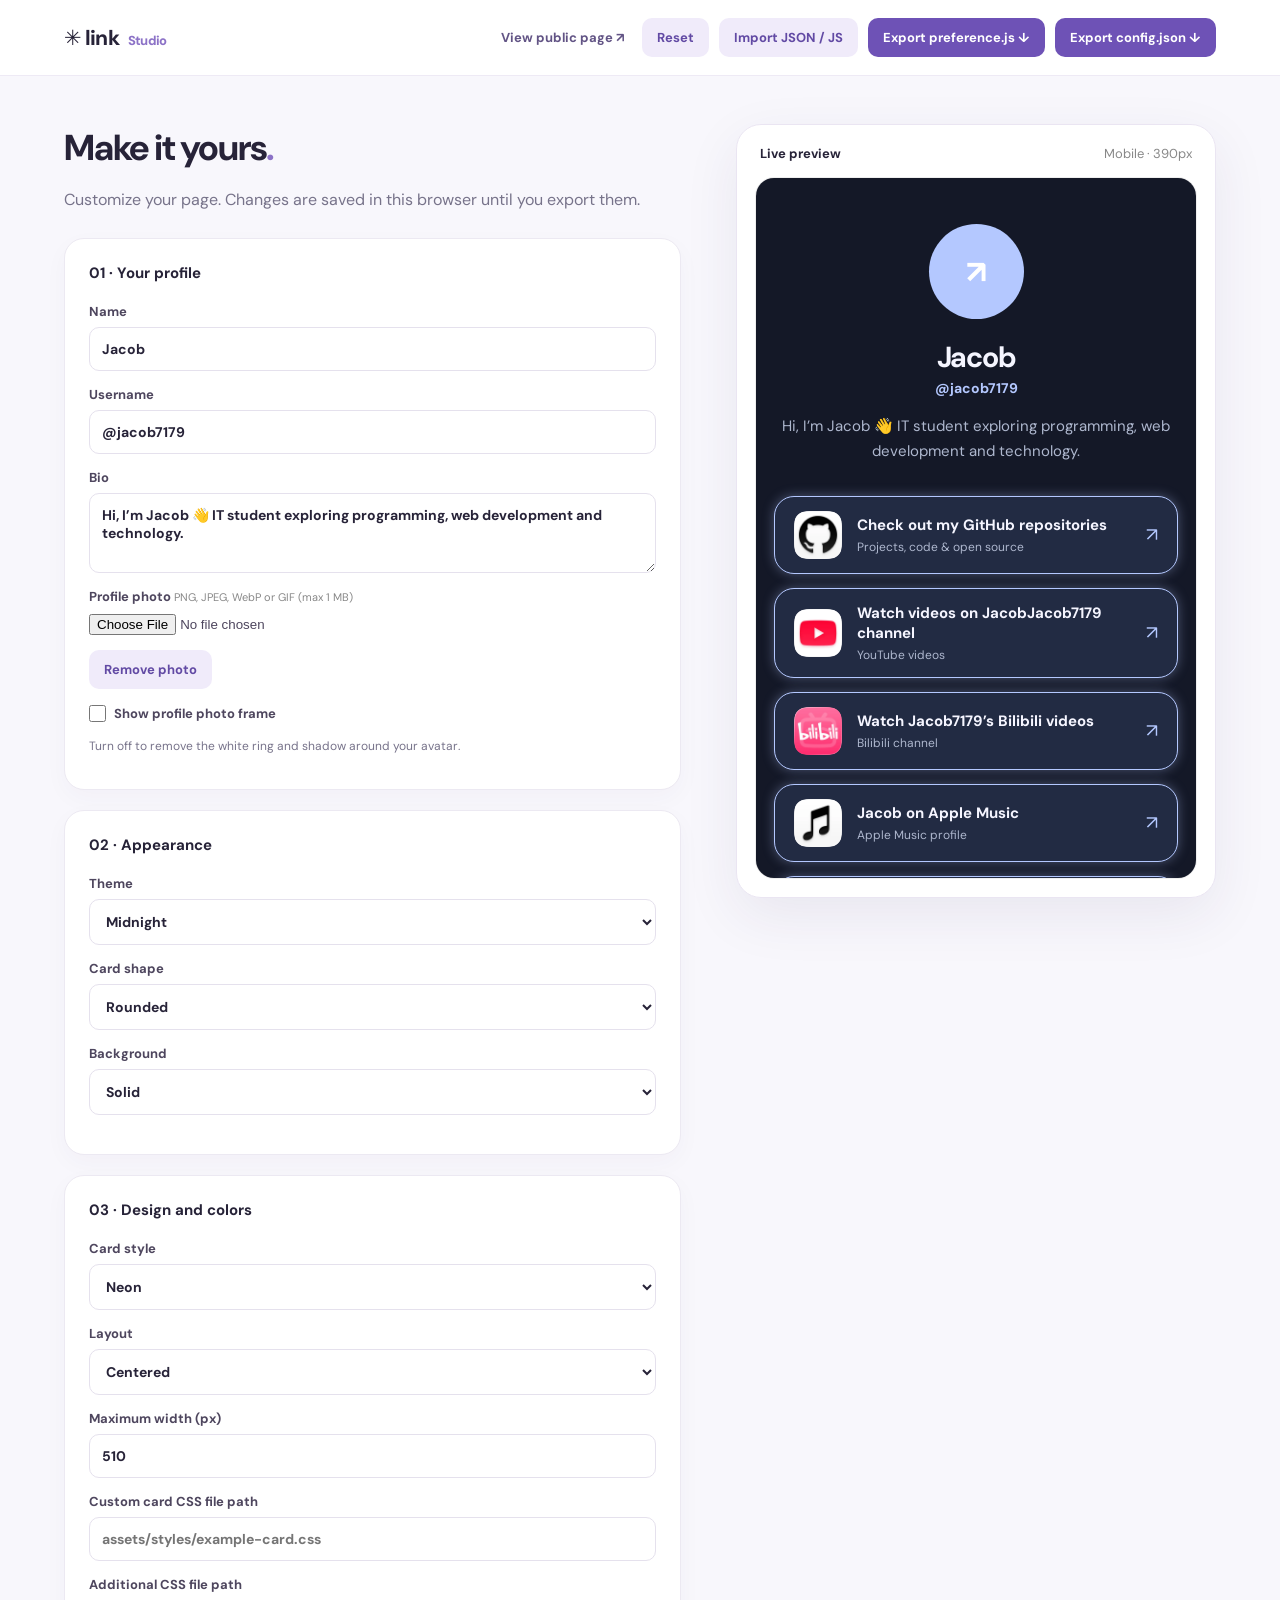
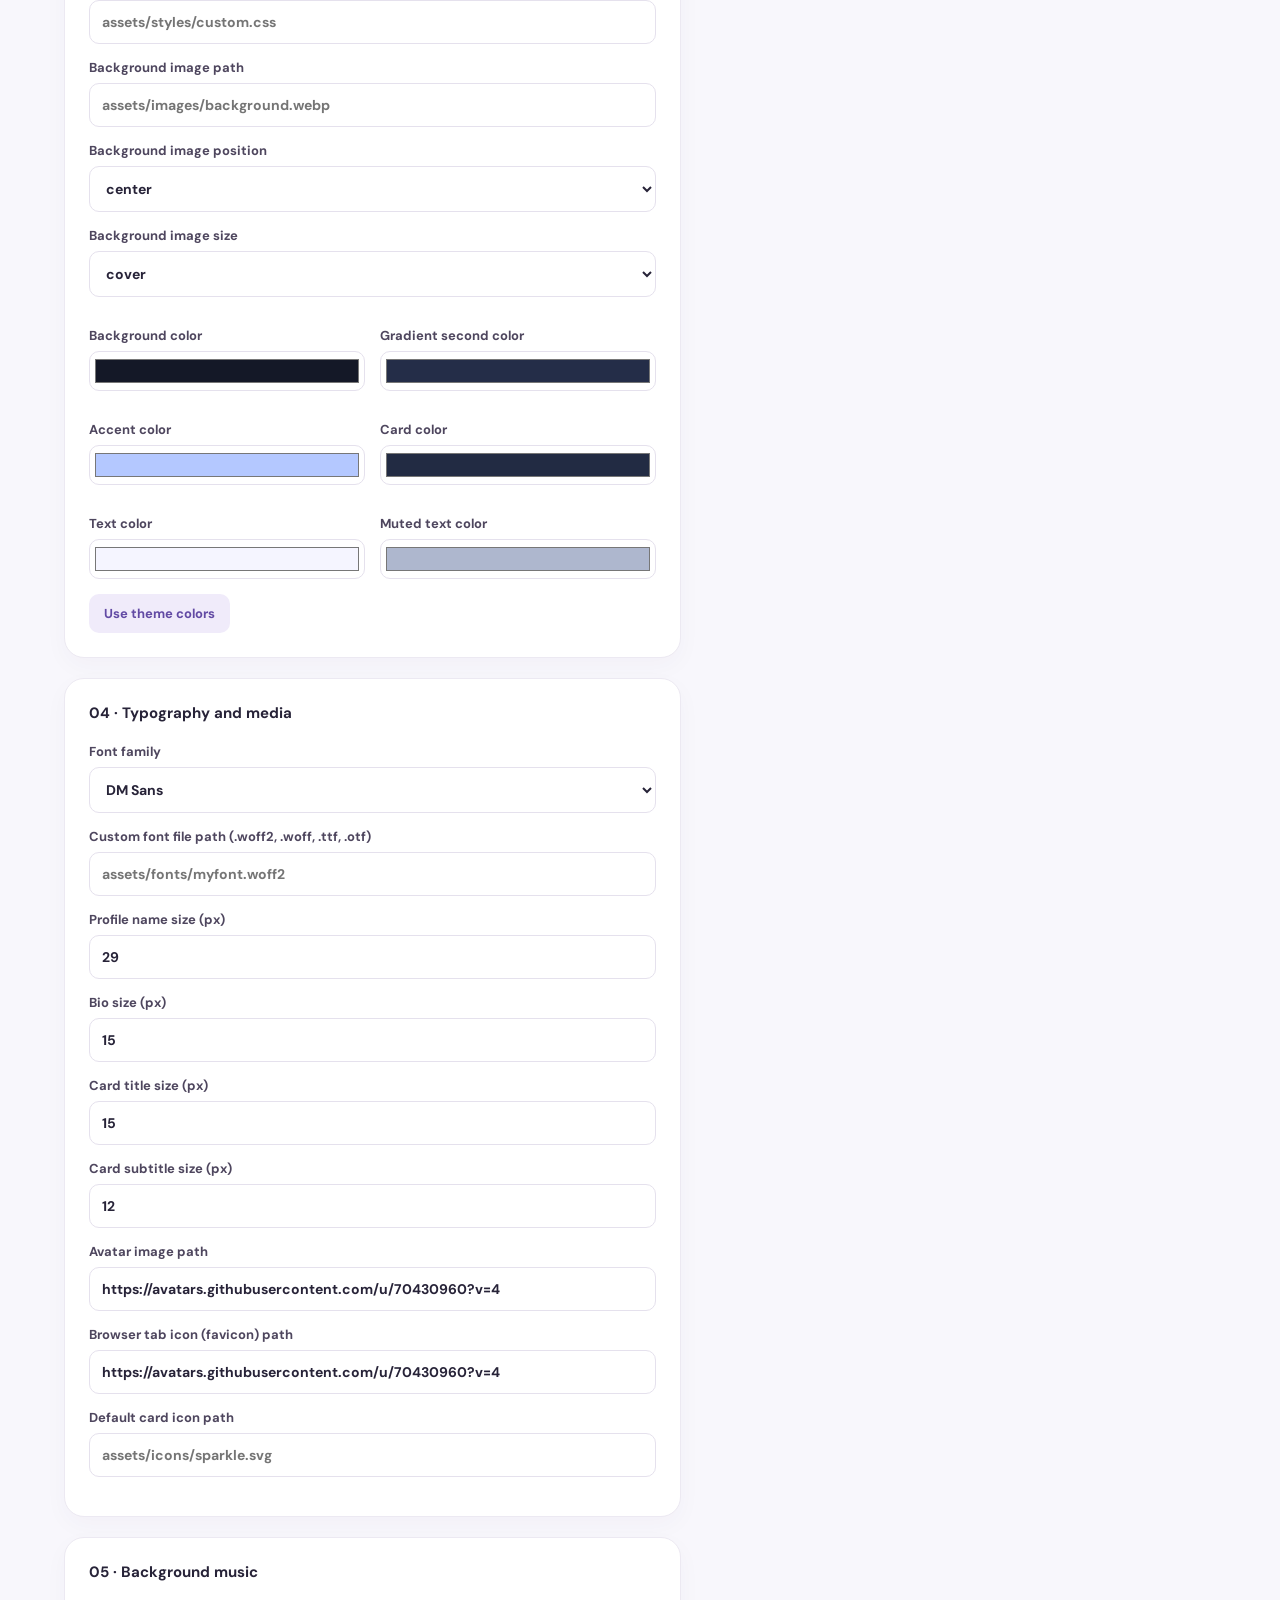
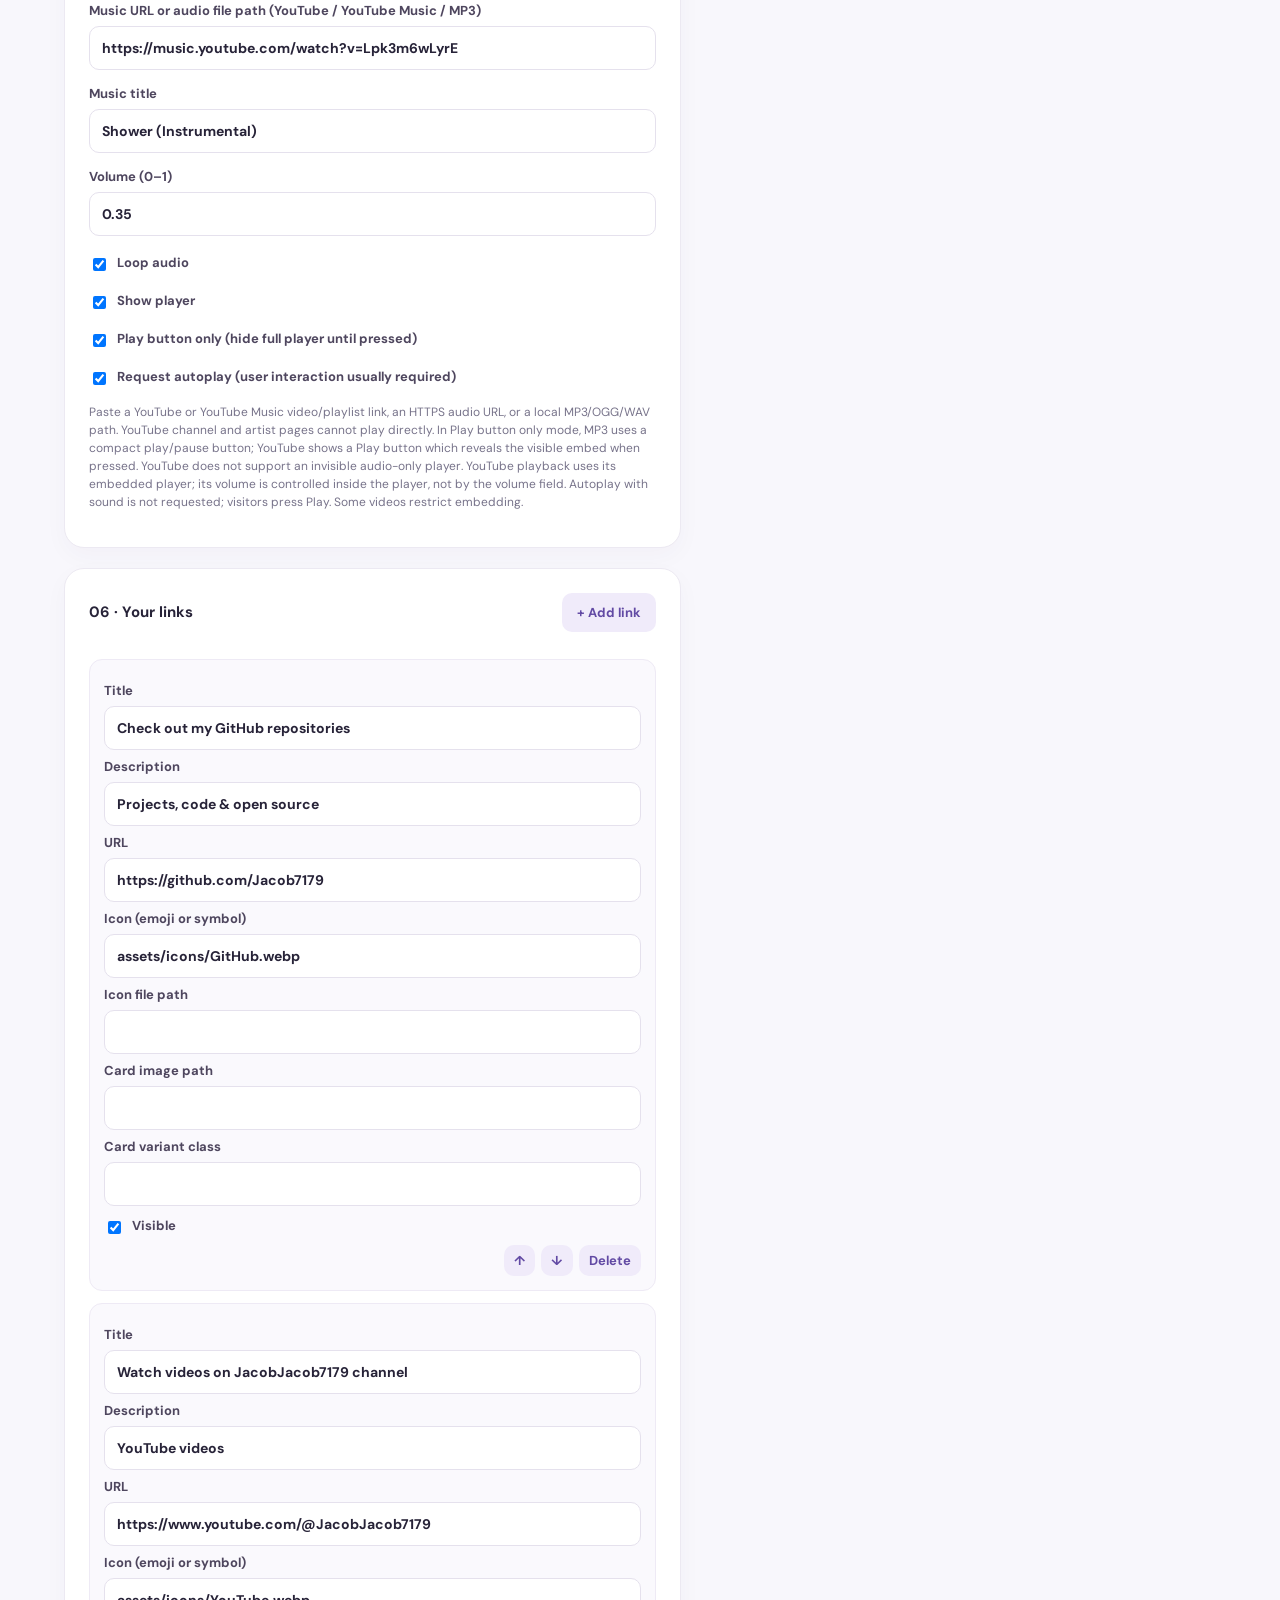
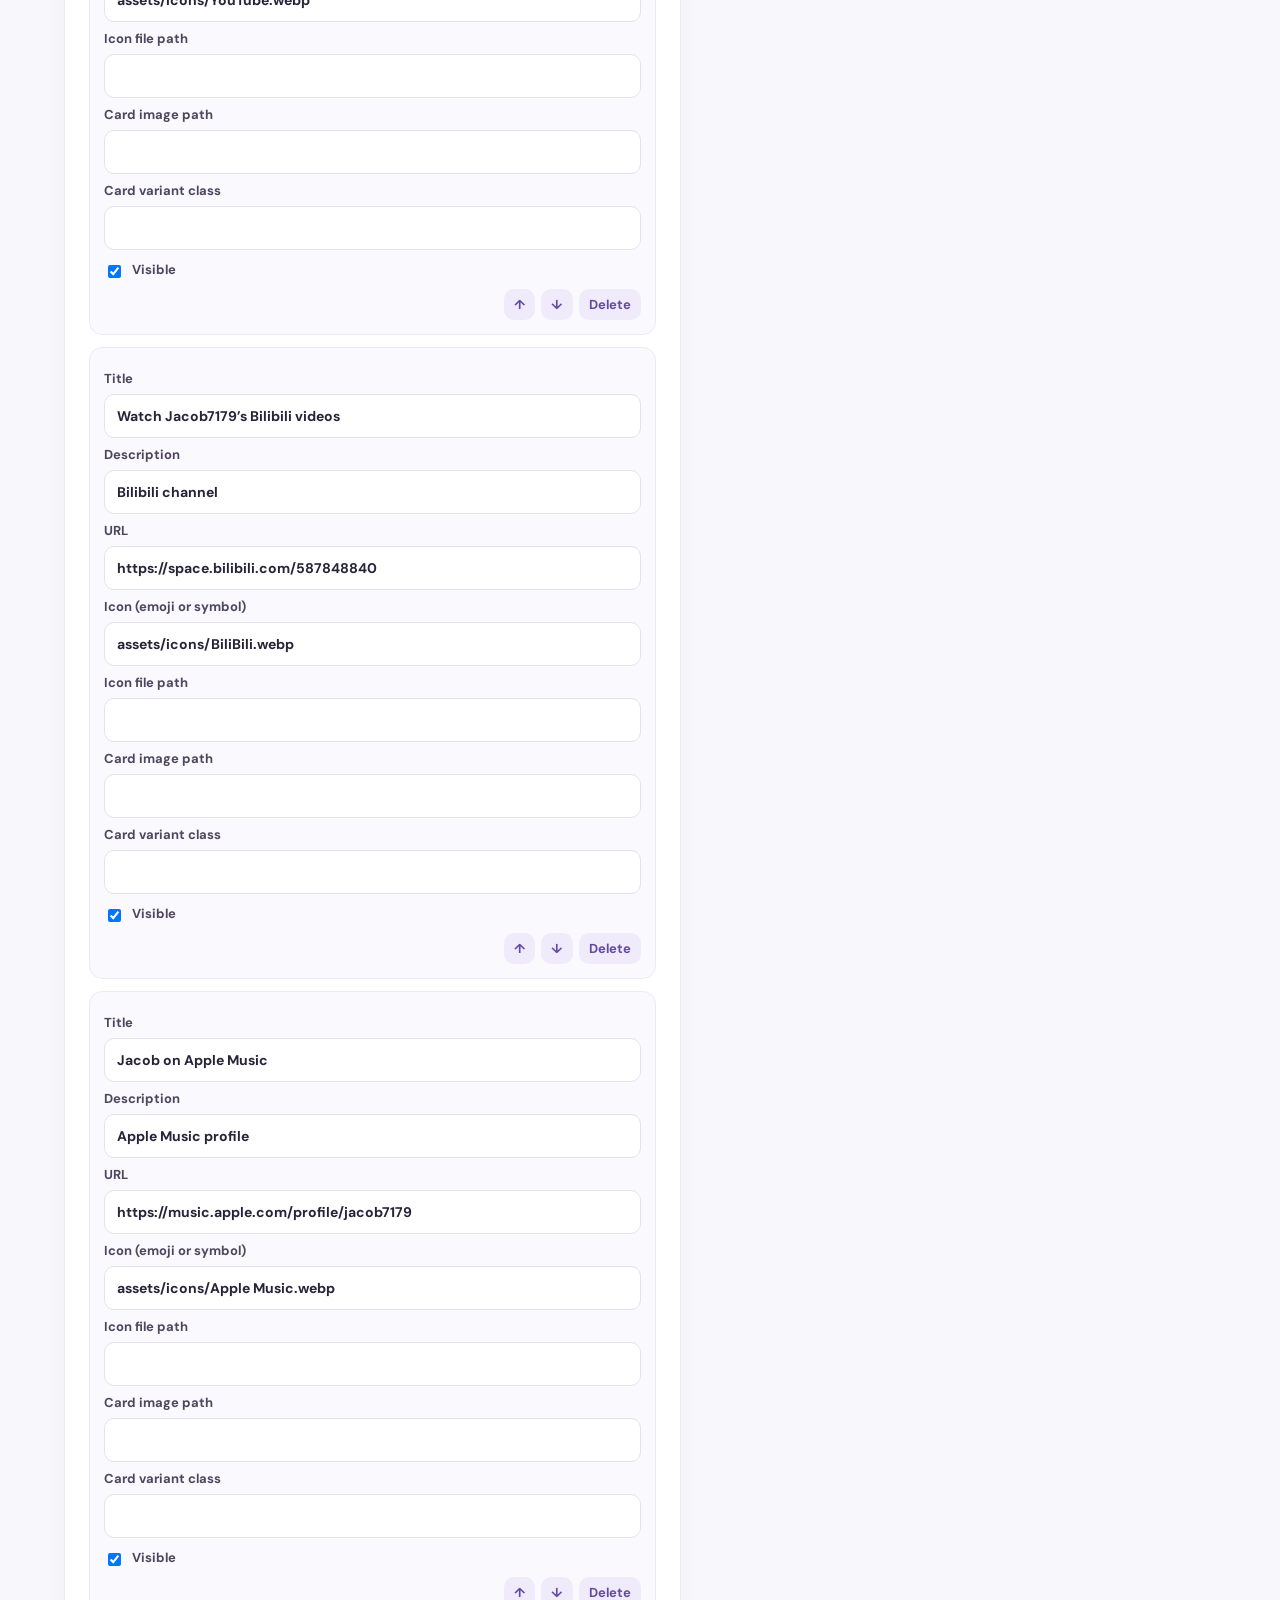
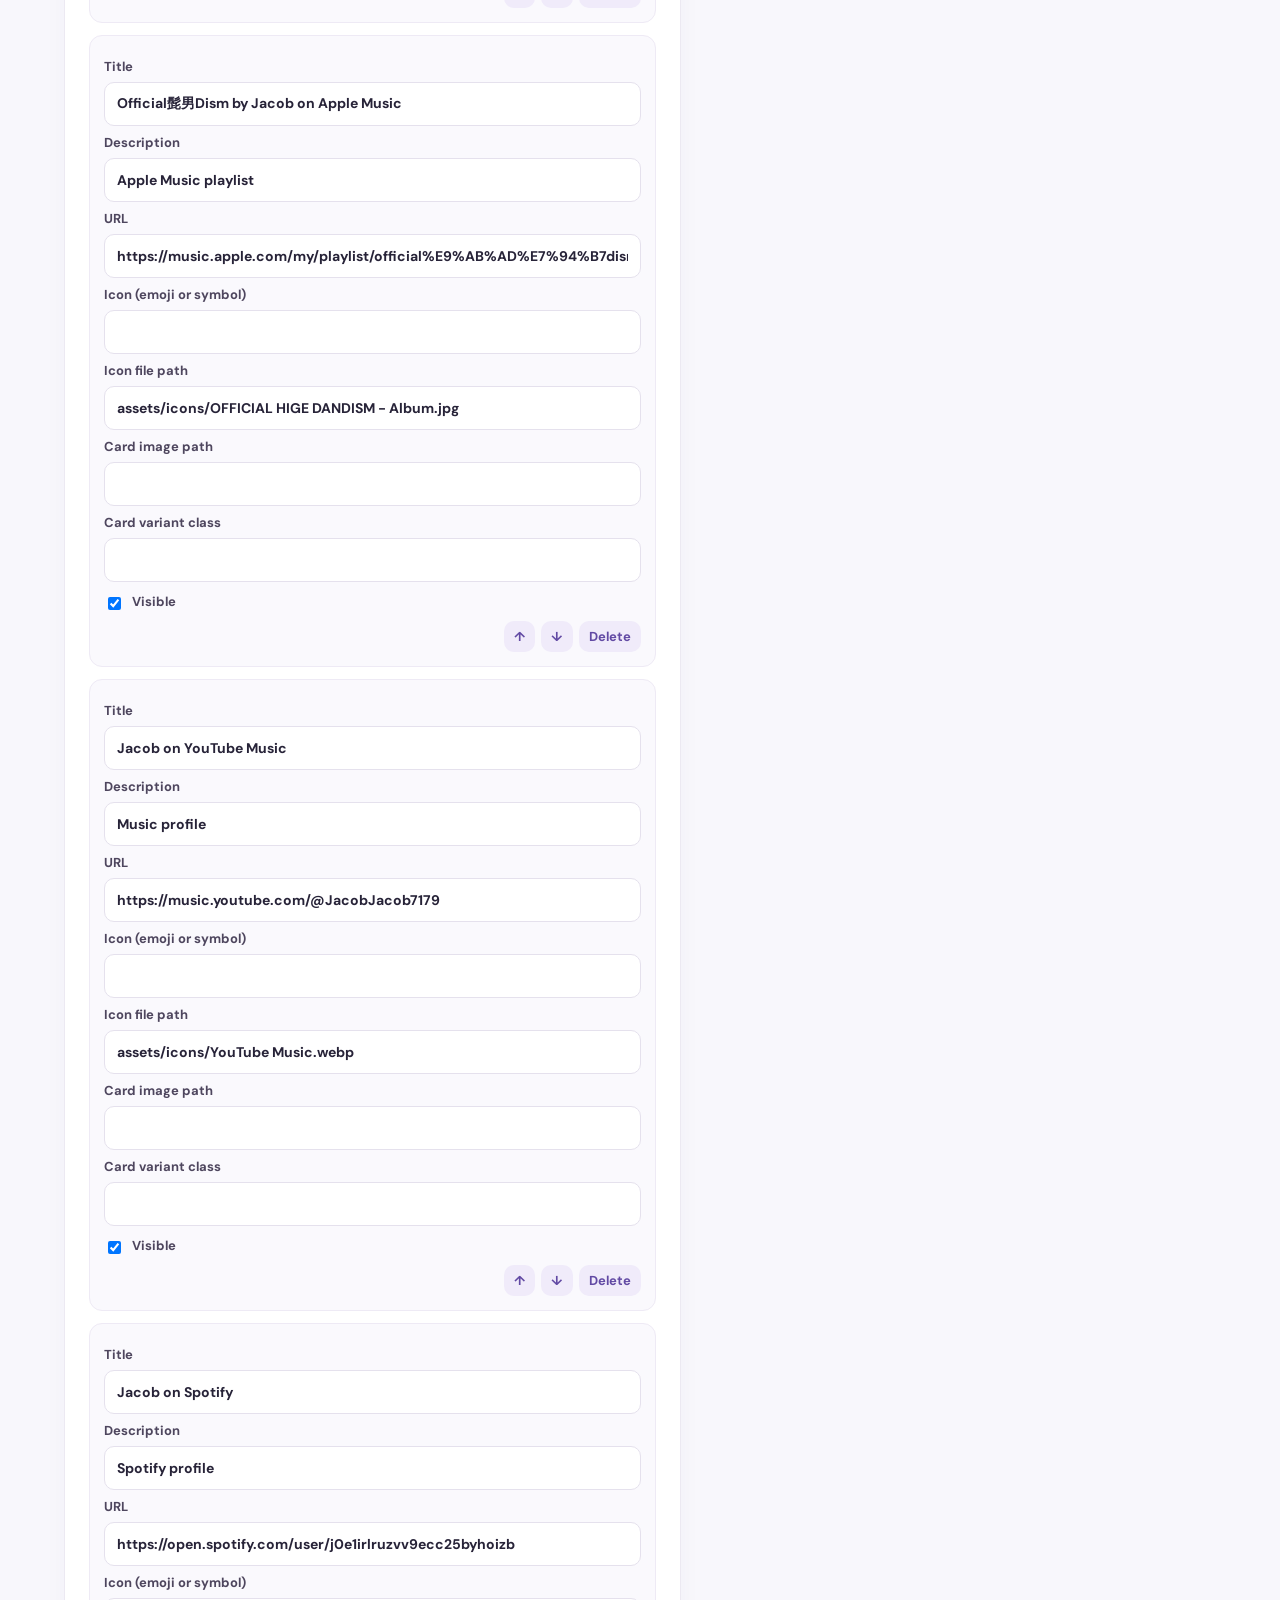
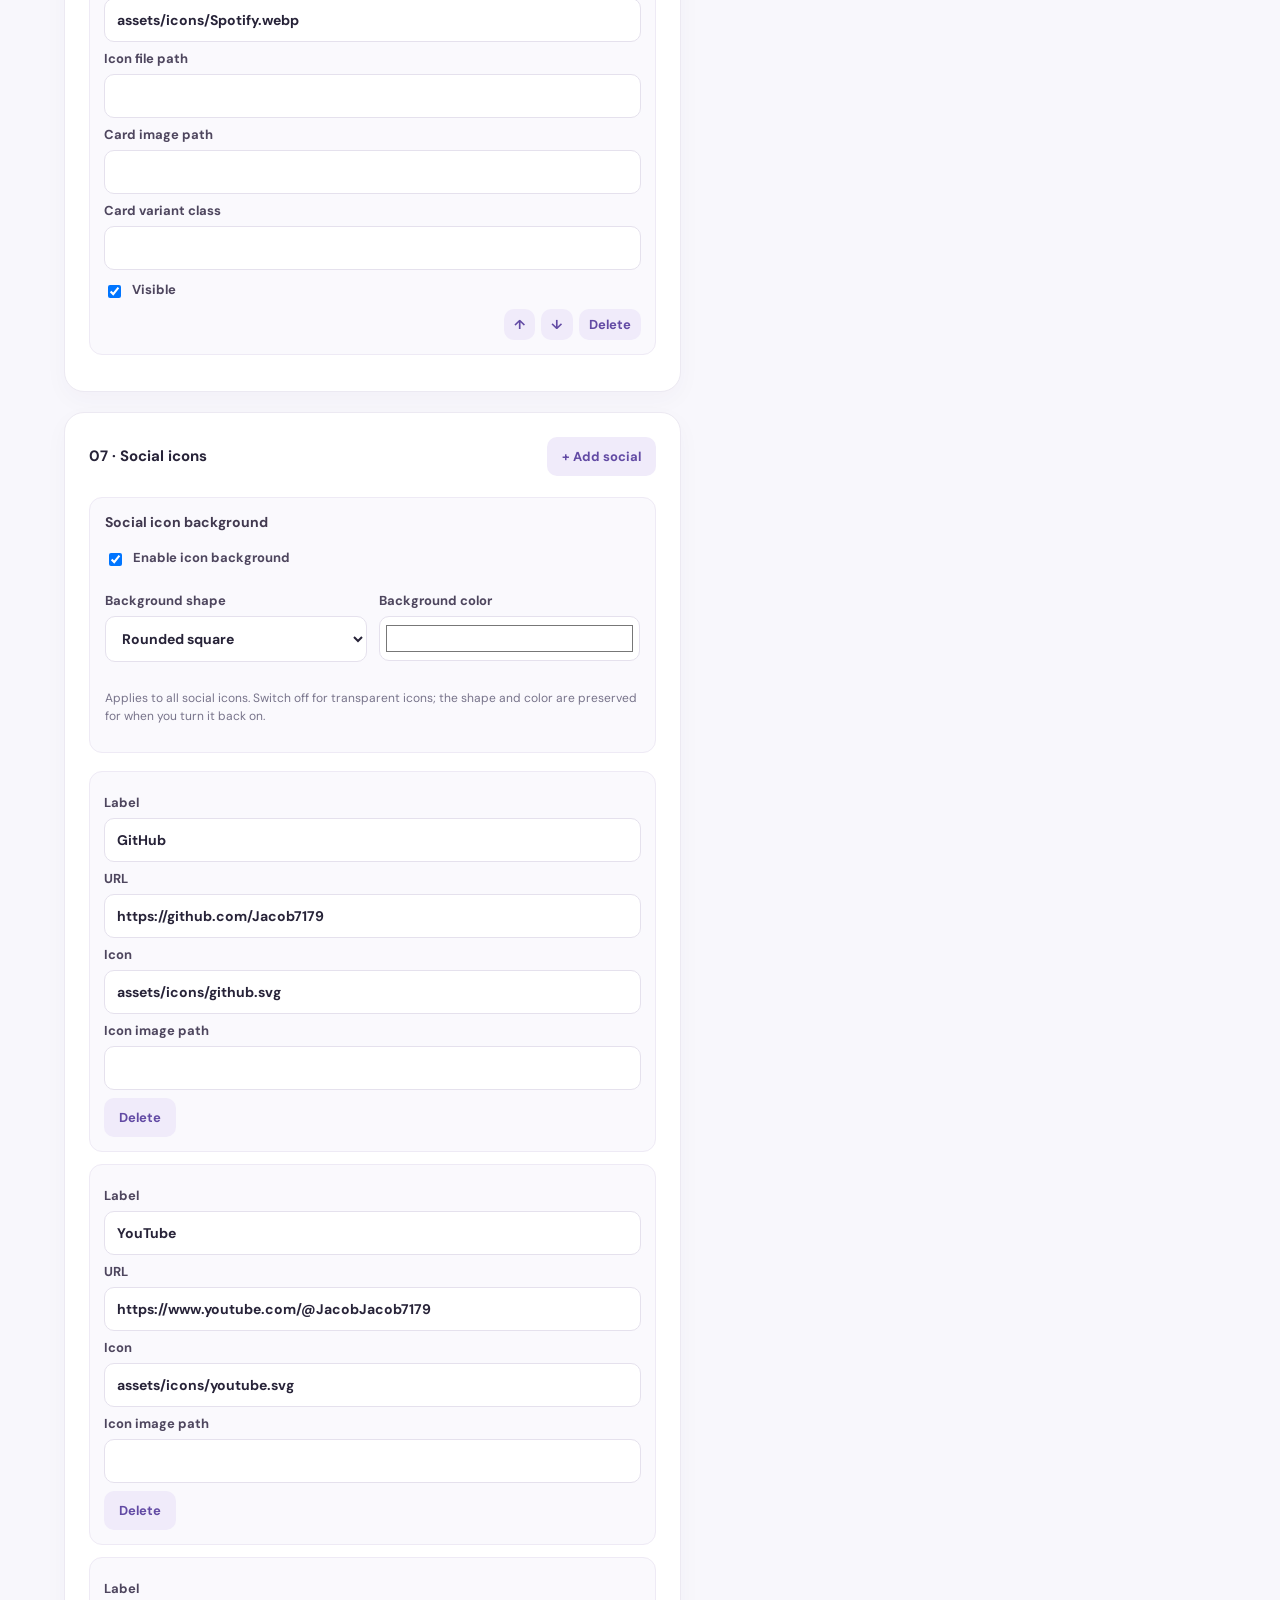
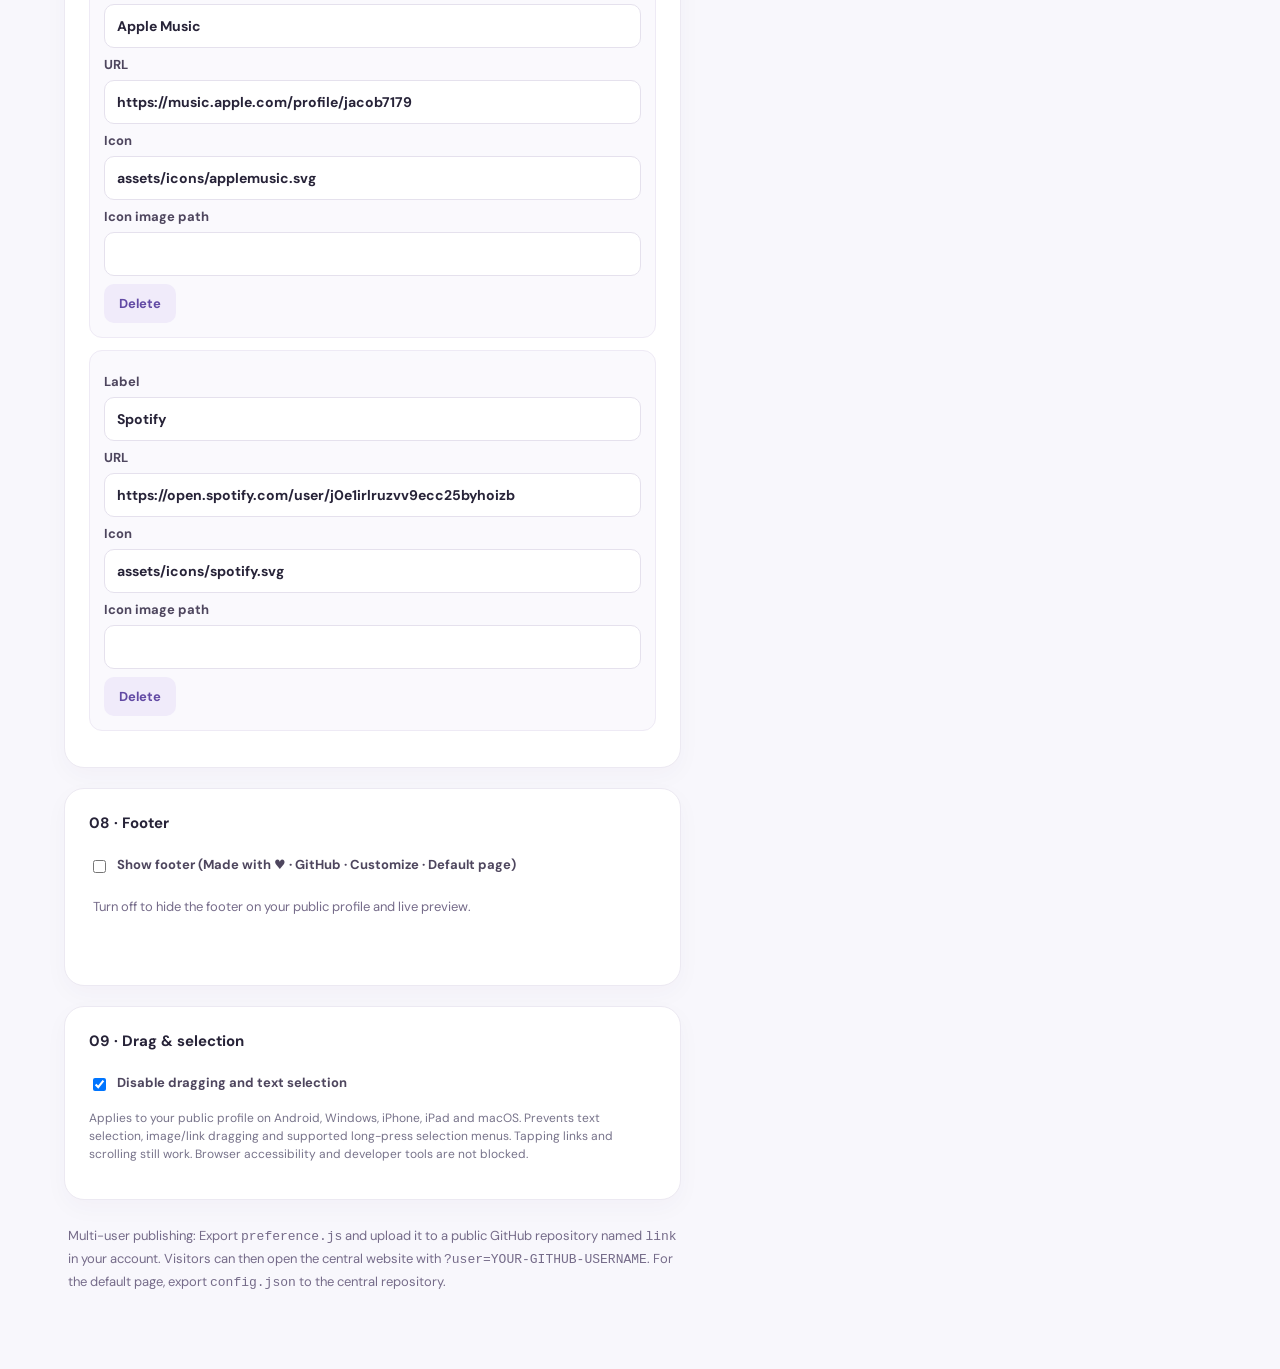
==== commit 4aae247c: "Add drag and selection controls to restrict text selection on public profiles" ====
--- a/editor.html
+++ b/editor.html
@@ -8,4 +8,7 @@
     <label>Background color<input id="edit-socialBackgroundColor" type="color" value="#ffffff"></label>
   </div>
   <p class="editor-help">Applies to all social icons. Switch off for transparent icons; the shape and color are preserved for when you turn it back on.</p>
-</div><div id="social-editor"></div></section><section class="panel"><h2>08 · Footer</h2><label class="check"><input id="edit-showFooter" type="checkbox" checked> Show footer (Made with ♥ · GitHub · Customize · Default page)</label><p class="hint">Turn off to hide the footer on your public profile and live preview.</p></section><div class="hint">Multi-user publishing: Export <code>preference.js</code> and upload it to a public GitHub repository named <code>page</code> in your account. Visitors can then open the central website with <code>?user=YOUR-GITHUB-USERNAME</code>. For the default page, export <code>config.json</code> to the central repository.</div></section><aside class="preview-panel"><div class="preview-head"><strong>Live preview</strong><span>Mobile · 390px</span></div><iframe id="preview" title="Live preview" src="preview.html"></iframe></aside></main><script>document.write('<script src="assets/editor.js?fresh='+Date.now()+'"><\/script>')</script></body></html>
+</div><div id="social-editor"></div></section><section class="panel"><h2>08 · Footer</h2><label class="check"><input id="edit-showFooter" type="checkbox" checked> Show footer (Made with ♥ · GitHub · Customize · Default page)</label><p class="hint">Turn off to hide the footer on your public profile and live preview.</p></section><section class="panel"><h2>09 · Drag &amp; selection</h2>
+<label class="check"><input id="edit-disableDragSelect" type="checkbox"> Disable dragging and text selection</label>
+<p class="editor-help">Applies to your public profile on Android, Windows, iPhone, iPad and macOS. Prevents text selection, image/link dragging and supported long-press selection menus. Tapping links and scrolling still work. Browser accessibility and developer tools are not blocked.</p>
+</section><div class="hint">Multi-user publishing: Export <code>preference.js</code> and upload it to a public GitHub repository named <code>link</code> in your account. Visitors can then open the central website with <code>?user=YOUR-GITHUB-USERNAME</code>. For the default page, export <code>config.json</code> to the central repository.</div></section><aside class="preview-panel"><div class="preview-head"><strong>Live preview</strong><span>Mobile · 390px</span></div><iframe id="preview" title="Live preview" src="preview.html"></iframe></aside></main><script>document.write('<script src="assets/editor.js?fresh='+Date.now()+'"><\/script>')</script></body></html>
